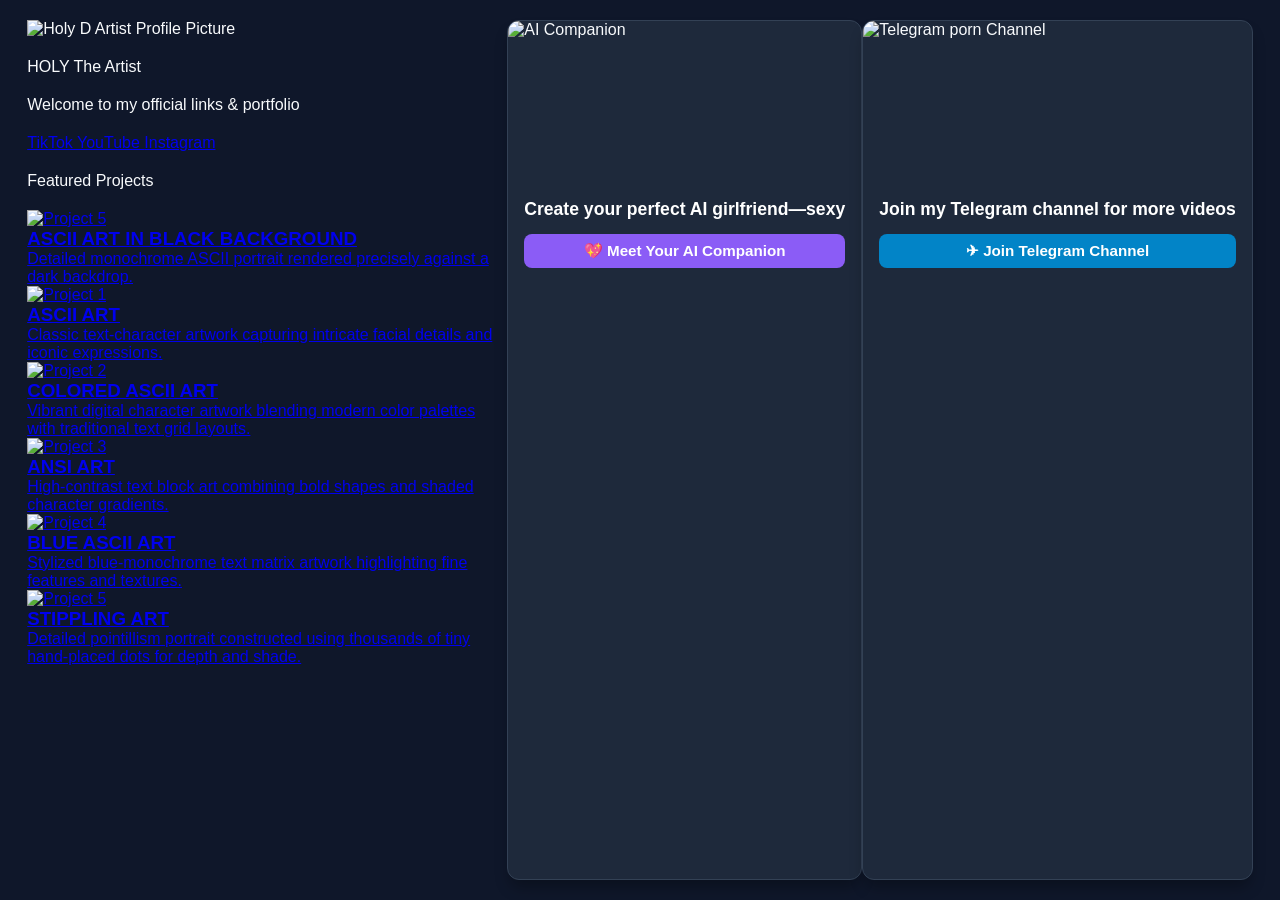
==== index.html @ 2dd36417 "Revamp artist portfolio layout and content Updated the title and removed ads from the HTML. Added pr" ====
<!DOCTYPE html>
<html lang="en">
<head>
    <meta charset="UTF-8">
    <meta name="viewport" content="width=device-width, initial-scale=1.0">
    <title>HOLY The Artist Portfolio</title>
    <link rel="stylesheet" href="style.css">
</head>
<body>

<div class="container">
    <!-- Profile Header -->
    <img src="https://lh3.googleusercontent.com/sitesv/[base64]w1280" alt="Holy D Artist Profile Picture" class="profile-pic">
    <div class="username">HOLY The Artist</div>
    <div class="bio">Welcome to my official links & portfolio</div>

    <!-- Social Links -->
    <div class="links-container">
        <a href="https://www.tiktok.com/@holy_d_artist?_r=1&_t=ZN-98iKbvkJVTi" target="_blank" class="link-btn">
            TikTok
        </a>
        <a href="https://www.youtube.com/@holy_d_artist" target="_blank" class="link-btn">
            YouTube
        </a>
        <a href="https://www.instagram.com/holy_the_artist?igsh=ZG1idjFqbTBrM3A4" target="_blank" class="link-btn">
            Instagram
        </a>
    </div>

    <!-- Projects Section -->
    <div class="section-title">Featured Projects</div>
    
    <div class="projects-grid">
          <!-- Project 5 -->
        <a href="#" class="project-card">
            <img src="https://encrypted-tbn0.gstatic.com/images?q=tbn:ANd9GcQaZi_9_mCMwW0zFp9sxMePOXdD7IO_m7Fx3g74TFGaQx-jTCraMoy79E9l&s=10" alt="Project 5" class="project-img">
            <h3 class="project-title">ASCII ART IN BLACK BACKGROUND</h3>
            <p class="project-desc">Detailed monochrome ASCII portrait rendered precisely against a dark backdrop.</p>
        </a>
        
        
        <!-- Project 1 -->
        <a href="#" class="project-card">
            <img src="https://encrypted-tbn0.gstatic.com/images?q=tbn:ANd9GcSlrgm6SPqKRd_rtZsU8V-9vBOJy2QEPPP8yIS0J1IDBvyqH2PVmD7gU6A&s=10" alt="Project 1" class="project-img">
            <h3 class="project-title">ASCII ART</h3>
            <p class="project-desc">Classic text-character artwork capturing intricate facial details and iconic expressions.</p>
        </a>

        <!-- Project 2 -->
        <a href="#" class="project-card">
            <img src="https://encrypted-tbn0.gstatic.com/images?q=tbn:ANd9GcT79hvZalt-OOgx4eSDPJHsHprRtV2S1gcju-ELsa8JKACLCitl9-j9hiyF&s=10" alt="Project 2" class="project-img">
            <h3 class="project-title">COLORED ASCII ART</h3>
            <p class="project-desc">Vibrant digital character artwork blending modern color palettes with traditional text grid layouts.</p>
        </a>

        <!-- Project 3 -->
        <a href="#" class="project-card">
            <img src="https://encrypted-tbn0.gstatic.com/images?q=tbn:ANd9GcRaUjvmsKLBede7kzwWHfLqYusYOv5G4w0qM6iwwdjMw5nt_UXzMYTWBU13&s=10" alt="Project 3" class="project-img">
            <h3 class="project-title">ANSI ART</h3>
            <p class="project-desc">High-contrast text block art combining bold shapes and shaded character gradients.</p>
        </a>

        <!-- Project 4 -->
        <a href="#" class="project-card">
            <img src="https://encrypted-tbn0.gstatic.com/images?q=tbn:ANd9GcQ-CQMKiFOJ8TVNWbMRc_GtqWK3v93wqkXCYtZsNxPWlJ-Zia5FKO-MUwX0&s=10" alt="Project 4" class="project-img">
            <h3 class="project-title">BLUE ASCII ART</h3>
            <p class="project-desc">Stylized blue-monochrome text matrix artwork highlighting fine features and textures.</p>
        </a>

        <!-- Project 5 -->
        <a href="#" class="project-card">
            <img src="https://encrypted-tbn0.gstatic.com/images?q=tbn:ANd9GcRzM43tVBDGfTJb1_VrklmRWdPYInZRxFwNtTbwyIi-IA5zdVIJTPtz0zI&s=10" alt="Project 5" class="project-img">
            <h3 class="project-title">STIPPLING ART</h3>
            <p class="project-desc">Detailed pointillism portrait constructed using thousands of tiny hand-placed dots for depth and shade.</p>
        </a>
    </div>
</div>

</body>
</html>

    <!-- Card 2: AI Partner Affiliate Link -->
    <div class="card">
        <img src="https://www.to10.gr/wp-content/uploads/2023/10/Porno-620x350.jpg" alt="AI Companion" class="card-img">
        <div class="card-content">
            <h2 class="card-title">Create your perfect AI girlfriend—sexy</h2>
            <a href="https://www.whatslove.ai/?aff=mubarak" target="_blank" rel="noopener noreferrer" class="btn btn-purple">💖 Meet Your AI Companion</a>
        </div>
    </div>

    <!-- Card 3: Telegram Link -->
    <div class="card">
        <img src="https://imggen.eporner.com/14366760/1920/1080/5.jpg" alt="Telegram porn Channel" class="card-img telegram-img">
        <div class="card-content">
            <h2 class="card-title">Join my Telegram channel for more videos</h2>
            <a href="https://t.me/pornnexo" target="_blank" rel="noopener noreferrer" class="btn btn-blue">✈ Join Telegram Channel</a>
        </div>
    </div>




    <!-- banner -->
    <script>
  atOptions = {
    'key' : '602ea20703112fa0a274d476172f3770',
    'format' : 'iframe',
    'height' : 50,
    'width' : 320,
    'params' : {}
  };
</script>
<script src="https://www.highperformanceformat.com/602ea20703112fa0a274d476172f3770/invoke.js"></script>

    <!-- native banner --> 
    <script async="async" data-cfasync="false" src="https://pl25824147.effectivecpmnetwork.com/576a255ec1ac0945479e4395bb9fa1db/invoke.js"></script>
<div id="container-576a255ec1ac0945479e4395bb9fa1db"></div>
</div>

</body>
</html>
---- style.css ----
* {
    box-sizing: border-box;
    margin: 0;
    padding: 0;
    font-family: -apple-system, BlinkMacSystemFont, "Segoe UI", Roboto, Helvetica, Arial, sans-serif;
}

body {
    background-color: #0f172a;
    color: #f8fafc;
    display: flex;
    justify-content: center;
    padding: 20px 15px;
    min-height: 100vh;
}

.header-img{
  width: 150px;
  margin-right: auto;
  margin-left: auto;
}

.container {
    width: 100%;
    max-width: 480px;
    display: flex;
    flex-direction: column;
    gap: 20px;
}

.card {
    background-color: #1e293b;
    border-radius: 12px;
    overflow: hidden;
    box-shadow: 0 10px 15px -3px rgba(0, 0, 0, 0.3);
    border: 1px solid #334155;
    transition: transform 0.2s ease;
    
}

.card:hover {
    transform: translateY(-2px);
}

.card-img {
    width: 100%;
    height: 180px;
    object-fit: cover;
    display: block;
    height: 160px;
}


.card-content {
    padding: 16px;
    display: flex;
    flex-direction: column;
    gap: 12px;
}

.card-title {
    font-size: 1.1rem;
    font-weight: 600;
    color: #ffffff;
    line-height: 1.4;
}

.card-subtitle {
    font-size: 0.9rem;
    color: #94a3b8;
}

.btn {
    display: block;
    width: 100%;
    padding: 8px 0;
    text-align: center;
    text-decoration: none;
    font-weight: 600;
    font-size: 0.95rem;
    border-radius: 8px;
    color: #ffffff;
    transition: background 0.2s;
}

.btn-red {
    background-color: #e11d48;
}
.btn-red:hover {
    background-color: #be123c;
}

.btn-purple {
    background-color: #8b5cf6;
}
.btn-purple:hover {
    background-color: #7c3aed;
}

.btn-blue {
    background-color: #0284c7;
}
.btn-blue:hover {
    background-color: #0369a1;
}
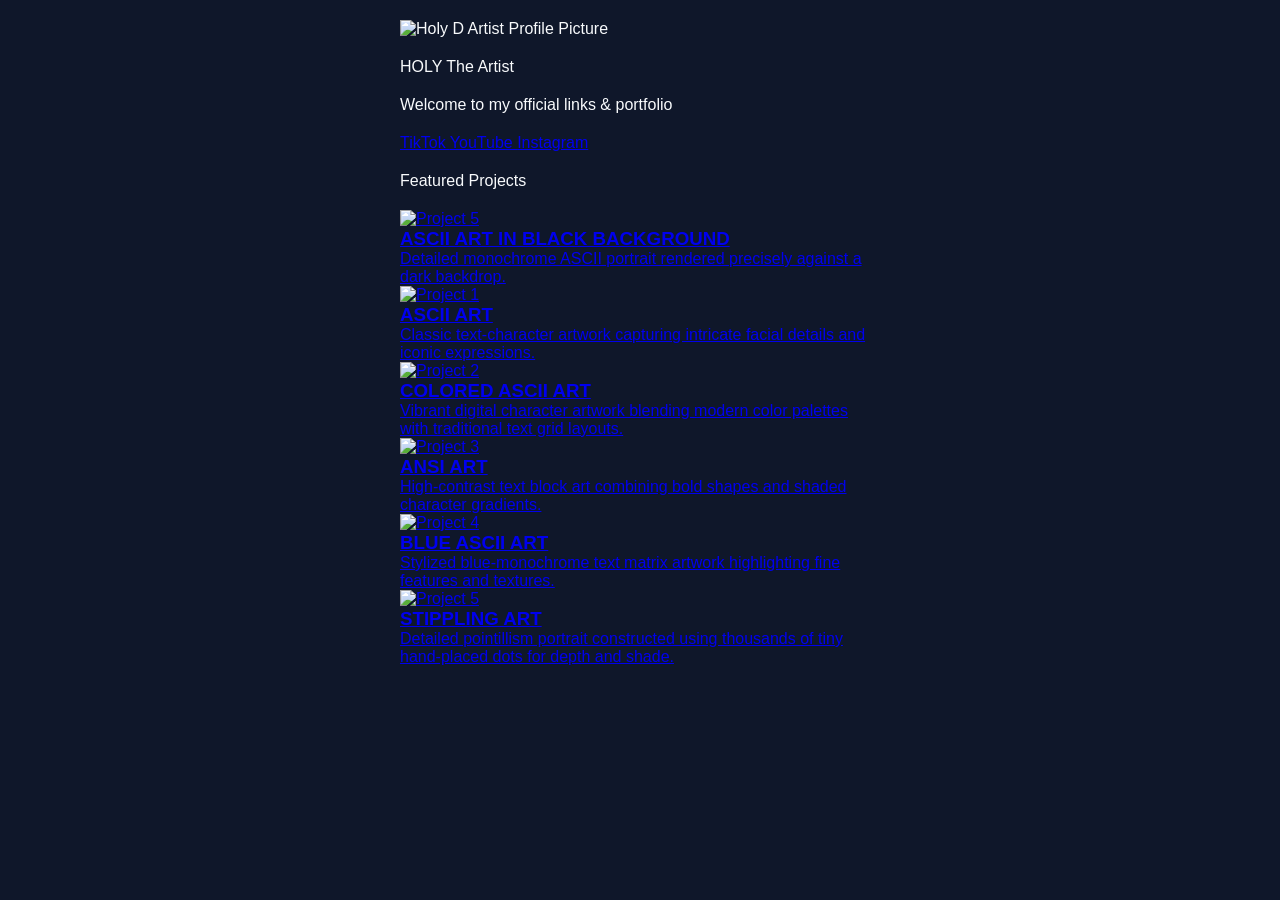
==== commit 004019c2: "Remove AI partner affiliate links and banners Removed affiliate links and banner scripts from the HT" ====
--- a/index.html
+++ b/index.html
@@ -78,45 +78,3 @@
 
 </body>
 </html>
-
-    <!-- Card 2: AI Partner Affiliate Link -->
-    <div class="card">
-        <img src="https://www.to10.gr/wp-content/uploads/2023/10/Porno-620x350.jpg" alt="AI Companion" class="card-img">
-        <div class="card-content">
-            <h2 class="card-title">Create your perfect AI girlfriend—sexy</h2>
-            <a href="https://www.whatslove.ai/?aff=mubarak" target="_blank" rel="noopener noreferrer" class="btn btn-purple">💖 Meet Your AI Companion</a>
-        </div>
-    </div>
-
-    <!-- Card 3: Telegram Link -->
-    <div class="card">
-        <img src="https://imggen.eporner.com/14366760/1920/1080/5.jpg" alt="Telegram porn Channel" class="card-img telegram-img">
-        <div class="card-content">
-            <h2 class="card-title">Join my Telegram channel for more videos</h2>
-            <a href="https://t.me/pornnexo" target="_blank" rel="noopener noreferrer" class="btn btn-blue">✈ Join Telegram Channel</a>
-        </div>
-    </div>
-
-
-
-
-    <!-- banner -->
-    <script>
-  atOptions = {
-    'key' : '602ea20703112fa0a274d476172f3770',
-    'format' : 'iframe',
-    'height' : 50,
-    'width' : 320,
-    'params' : {}
-  };
-</script>
-<script src="https://www.highperformanceformat.com/602ea20703112fa0a274d476172f3770/invoke.js"></script>
-
-    <!-- native banner --> 
-    <script async="async" data-cfasync="false" src="https://pl25824147.effectivecpmnetwork.com/576a255ec1ac0945479e4395bb9fa1db/invoke.js"></script>
-<div id="container-576a255ec1ac0945479e4395bb9fa1db"></div>
-</div>
-
-</body>
-</html>
- 
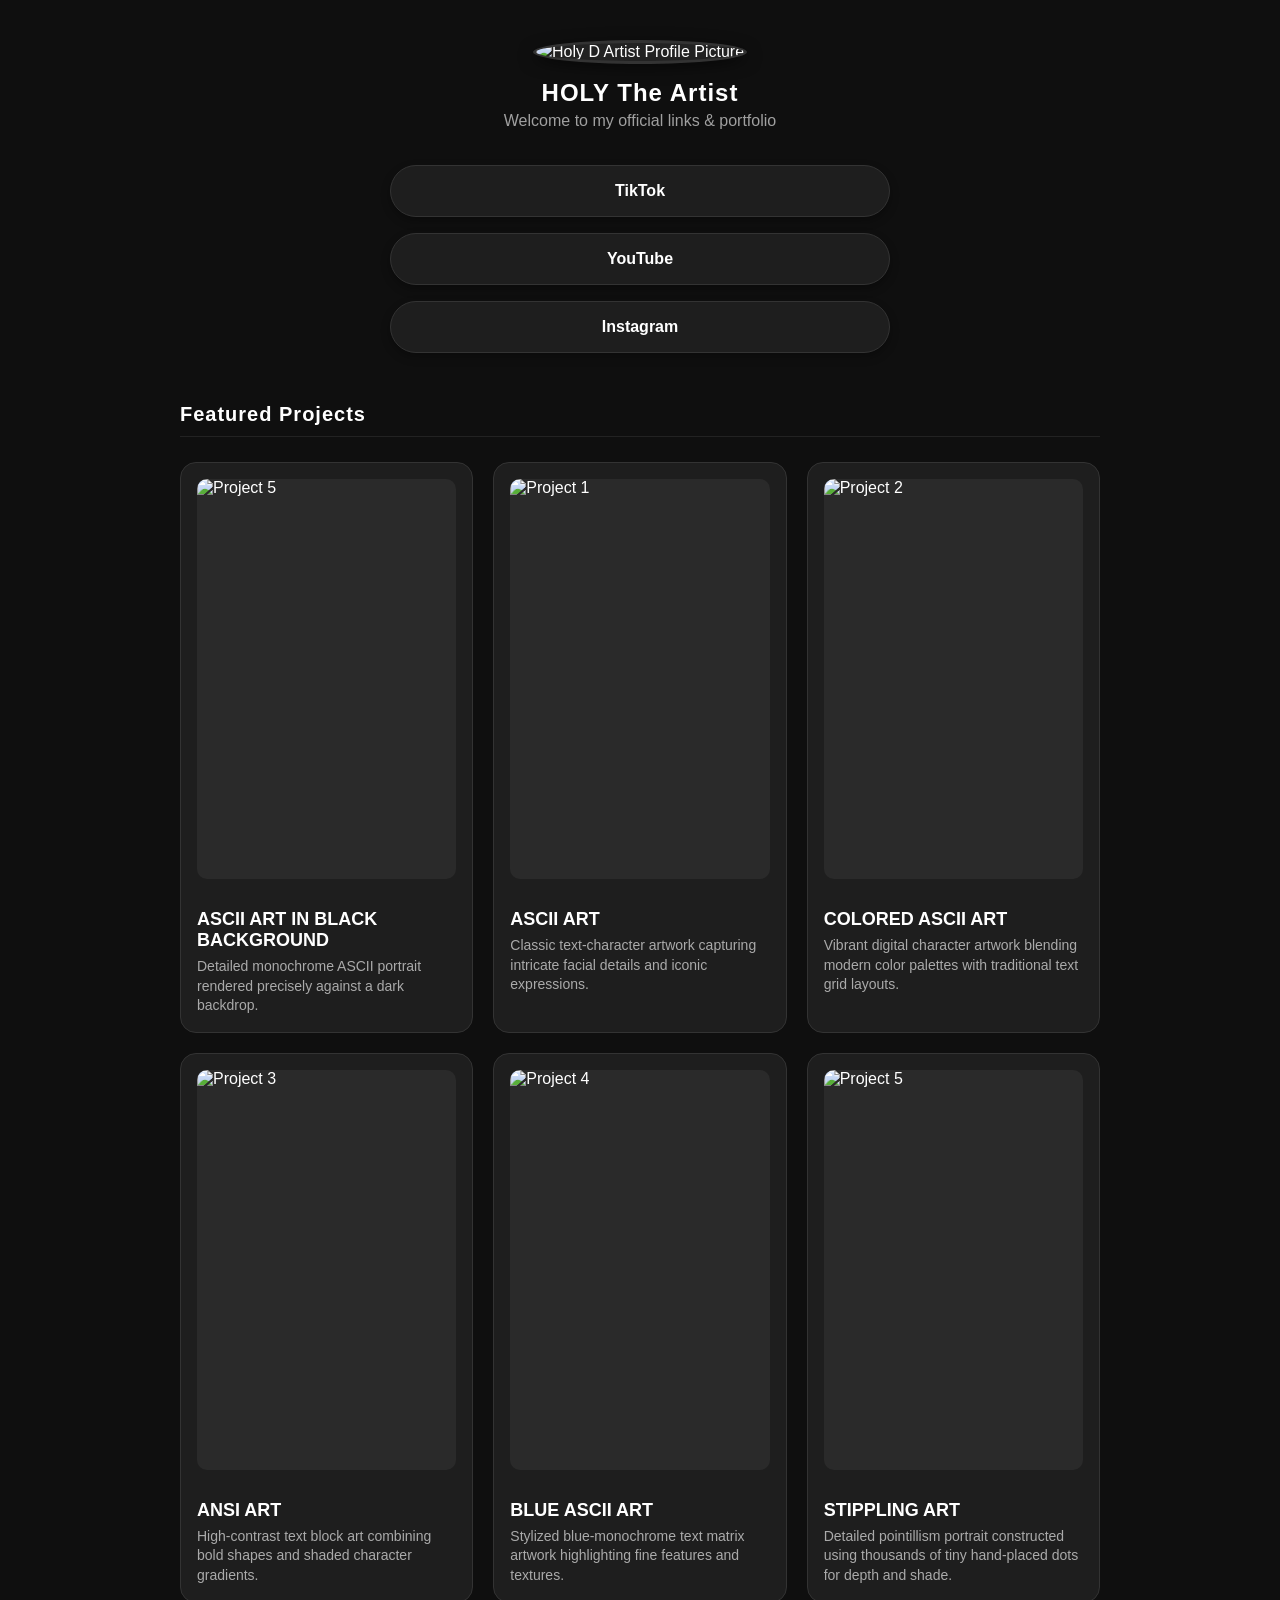
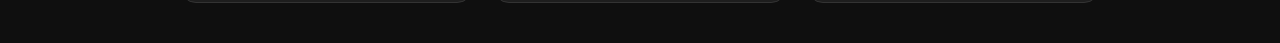
==== commit 5e54f45a: "Update profile picture URL in index.html" ====
--- a/index.html
+++ b/index.html
@@ -10,7 +10,7 @@
 
 <div class="container">
     <!-- Profile Header -->
-    <img src="https://lh3.googleusercontent.com/sitesv/[base64]w1280" alt="Holy D Artist Profile Picture" class="profile-pic">
+    <img src="https://encrypted-tbn0.gstatic.com/images?q=tbn:ANd9GcRJNr8KMKLANOYGn5VSH8qV27nT09zHT8H0cjJj99JuY07dAp14iks04XPB&s=10" alt="Holy D Artist Profile Picture" class="profile-pic">
     <div class="username">HOLY The Artist</div>
     <div class="bio">Welcome to my official links & portfolio</div>
 
--- a/style.css
+++ b/style.css
@@ -1,105 +1,157 @@
-* {
-    box-sizing: border-box;
+/* Base page styling */
+body {
     margin: 0;
     padding: 0;
-    font-family: -apple-system, BlinkMacSystemFont, "Segoe UI", Roboto, Helvetica, Arial, sans-serif;
-}
-
-body {
-    background-color: #0f172a;
-    color: #f8fafc;
+    font-family: 'Segoe UI', Tahoma, Geneva, Verdana, sans-serif;
+    background-color: #0f0f0f; /* Deep black background */
+    color: #fff;
     display: flex;
-    justify-content: center;
-    padding: 20px 15px;
+    flex-direction: column;
+    align-items: center;
     min-height: 100vh;
-}
-
-.header-img{
-  width: 150px;
-  margin-right: auto;
-  margin-left: auto;
 }
 
 .container {
     width: 100%;
-    max-width: 480px;
+    max-width: 960px; /* Expanded width to comfortably fit 3 columns on laptop */
+    padding: 40px 20px;
+    box-sizing: border-box;
+    text-align: center;
+}
+
+/* Profile picture styling */
+.profile-pic {
+    width: 120px;
+    height: 120px;
+    border-radius: 50%;
+    background-color: #222;
+    margin-bottom: 15px;
+    border: 3px solid #333;
+    box-shadow: 0 4px 15px rgba(0, 0, 0, 0.5);
+    object-fit: cover;
+}
+
+/* Text styling */
+.username {
+    font-size: 24px;
+    font-weight: bold;
+    color: #ffffff;
+    margin-bottom: 5px;
+    letter-spacing: 1px;
+}
+
+.bio {
+    font-size: 16px;
+    color: #a0a0a0;
+    margin-bottom: 35px;
+}
+
+/* Links Section (Kept neat in center) */
+.links-container {
     display: flex;
     flex-direction: column;
+    gap: 16px;
+    max-width: 500px;
+    margin: 0 auto 50px auto;
+}
+
+.link-btn {
+    display: block;
+    padding: 16px 20px;
+    background-color: #1e1e1e;
+    color: #ffffff;
+    text-decoration: none;
+    border-radius: 30px;
+    font-size: 16px;
+    font-weight: 600;
+    border: 1px solid #333;
+    transition: all 0.3s ease;
+    box-shadow: 0 4px 10px rgba(0, 0, 0, 0.3);
+}
+
+.link-btn:hover {
+    background-color: #333333;
+    border-color: #555555;
+    transform: translateY(-3px);
+    box-shadow: 0 6px 15px rgba(0, 0, 0, 0.5);
+}
+
+/* Section Title */
+.section-title {
+    font-size: 20px;
+    font-weight: bold;
+    color: #ffffff;
+    margin-bottom: 25px;
+    letter-spacing: 1px;
+    text-align: left;
+    border-bottom: 1px solid #222;
+    padding-bottom: 10px;
+}
+
+/* ===================================================
+   RESPONSIVE PROJECTS GRID
+   =================================================== */
+
+/* Default / Mobile: 1 per column */
+.projects-grid {
+    display: grid;
+    grid-template-columns: 1fr;
     gap: 20px;
 }
 
-.card {
-    background-color: #1e293b;
-    border-radius: 12px;
-    overflow: hidden;
-    box-shadow: 0 10px 15px -3px rgba(0, 0, 0, 0.3);
-    border: 1px solid #334155;
-    transition: transform 0.2s ease;
-    
+/* Tablet: 2 per column */
+@media (min-width: 600px) {
+    .projects-grid {
+        grid-template-columns: repeat(2, 1fr);
+    }
 }
 
-.card:hover {
-    transform: translateY(-2px);
+/* Laptop and above: 3 per column */
+@media (min-width: 900px) {
+    .projects-grid {
+        grid-template-columns: repeat(3, 1fr);
+    }
 }
 
-.card-img {
-    width: 100%;
-    height: 180px;
-    object-fit: cover;
-    display: block;
-    height: 160px;
+/* Project Card Styling */
+.project-card {
+    background-color: #1e1e1e;
+    border: 1px solid #333;
+    border-radius: 16px;
+    padding: 16px;
+    text-align: left;
+    text-decoration: none;
+    color: #fff;
+    transition: all 0.3s ease;
+    display: flex;
+    flex-direction: column;
 }
 
-
-.card-content {
-    padding: 16px;
-    display: flex;
-    flex-direction: column;
-    gap: 12px;
+.project-card:hover {
+    transform: translateY(-5px);
+    border-color: #555;
+    background-color: #252525;
 }
 
-.card-title {
-    font-size: 1.1rem;
-    font-weight: 600;
-    color: #ffffff;
-    line-height: 1.4;
+.project-img {
+    width: 100%;
+    height: 400px;
+    object-fit: cover;
+    border-radius: 10px;
+    margin-bottom: 12px;
+    background-color: #2a2a2a;
 }
 
-.card-subtitle {
-    font-size: 0.9rem;
-    color: #94a3b8;
+.project-title {
+    font-size: 18px;
+    font-weight: bold;
+    margin-bottom: 6px;
+    color: #fff;
 }
 
-.btn {
-    display: block;
-    width: 100%;
-    padding: 8px 0;
-    text-align: center;
-    text-decoration: none;
-    font-weight: 600;
-    font-size: 0.95rem;
-    border-radius: 8px;
-    color: #ffffff;
-    transition: background 0.2s;
+.project-desc {
+    font-size: 14px;
+    color: #aaa;
+    line-height: 1.4;
+    margin: 0;
 }
-
-.btn-red {
-    background-color: #e11d48;
-}
-.btn-red:hover {
-    background-color: #be123c;
-}
-
-.btn-purple {
-    background-color: #8b5cf6;
-}
-.btn-purple:hover {
-    background-color: #7c3aed;
-}
-
-.btn-blue {
-    background-color: #0284c7;
-}
-.btn-blue:hover {
-    background-color: #0369a1;
-}
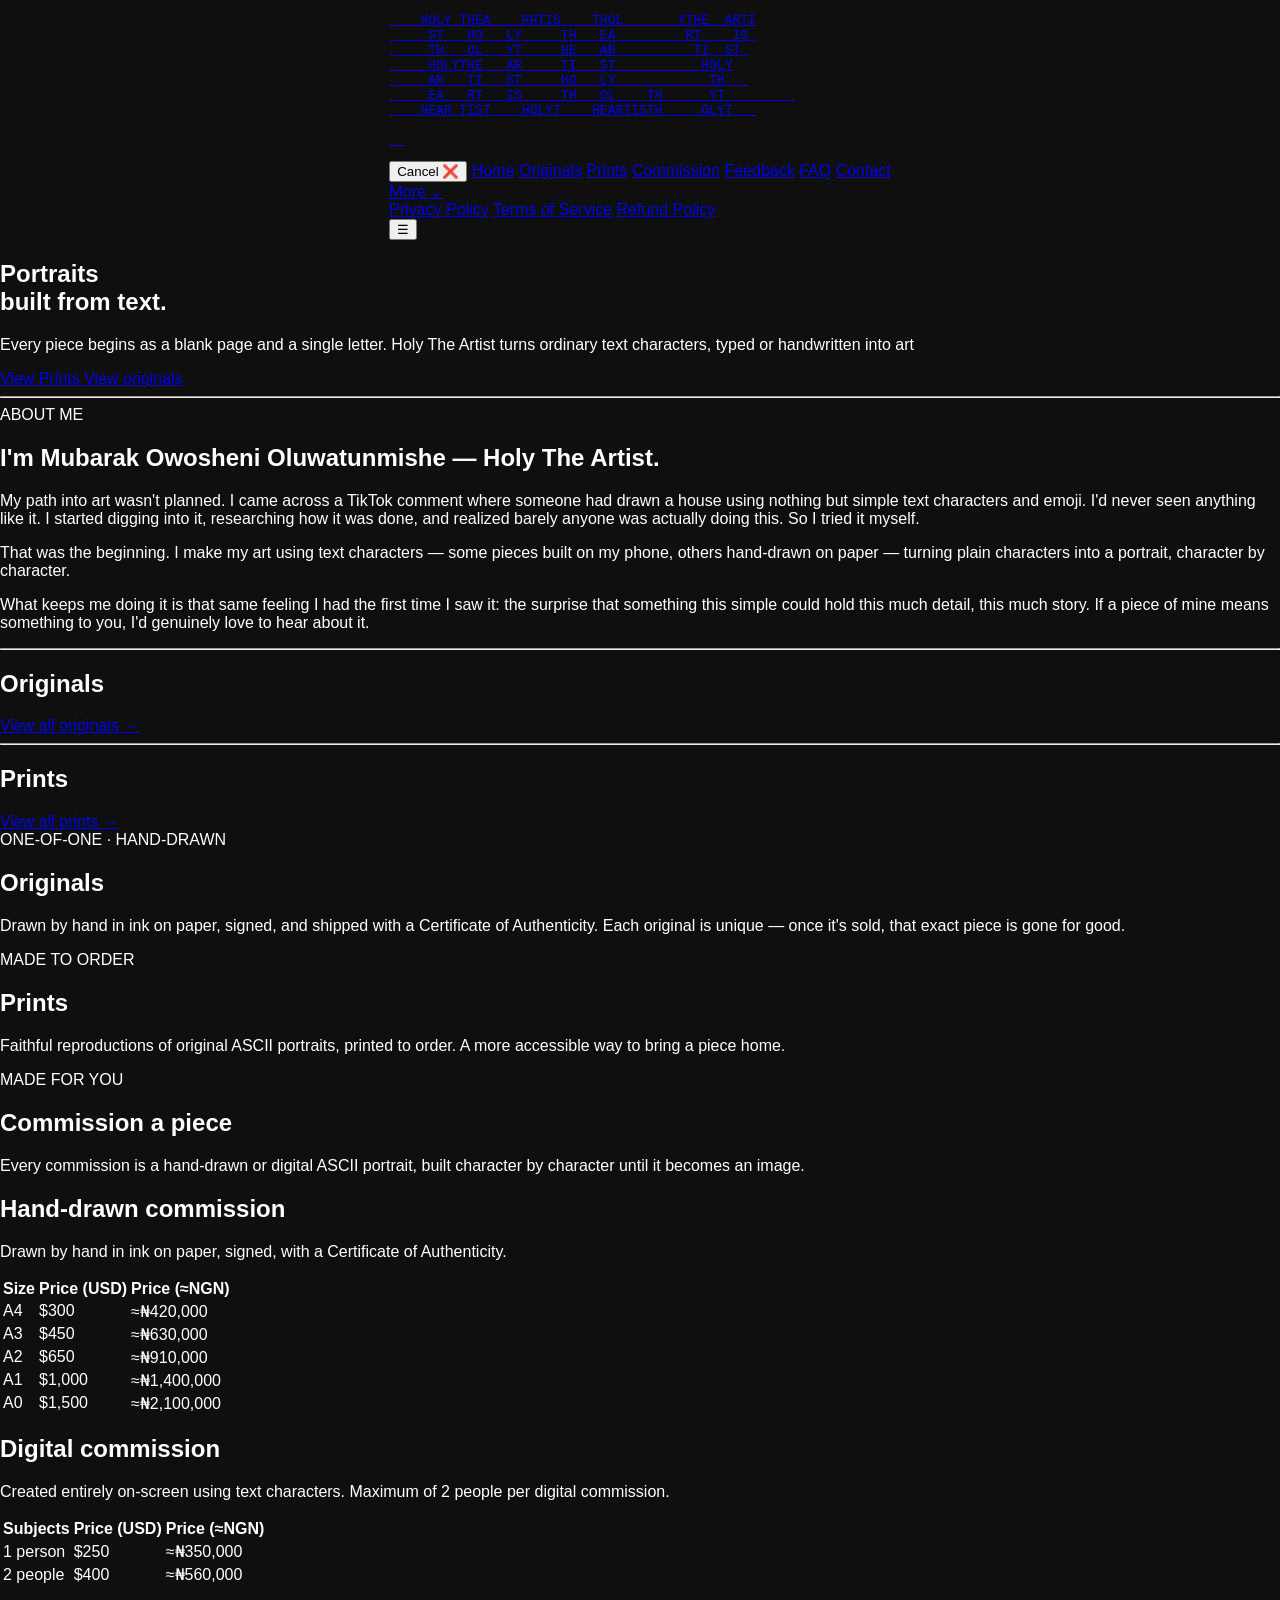
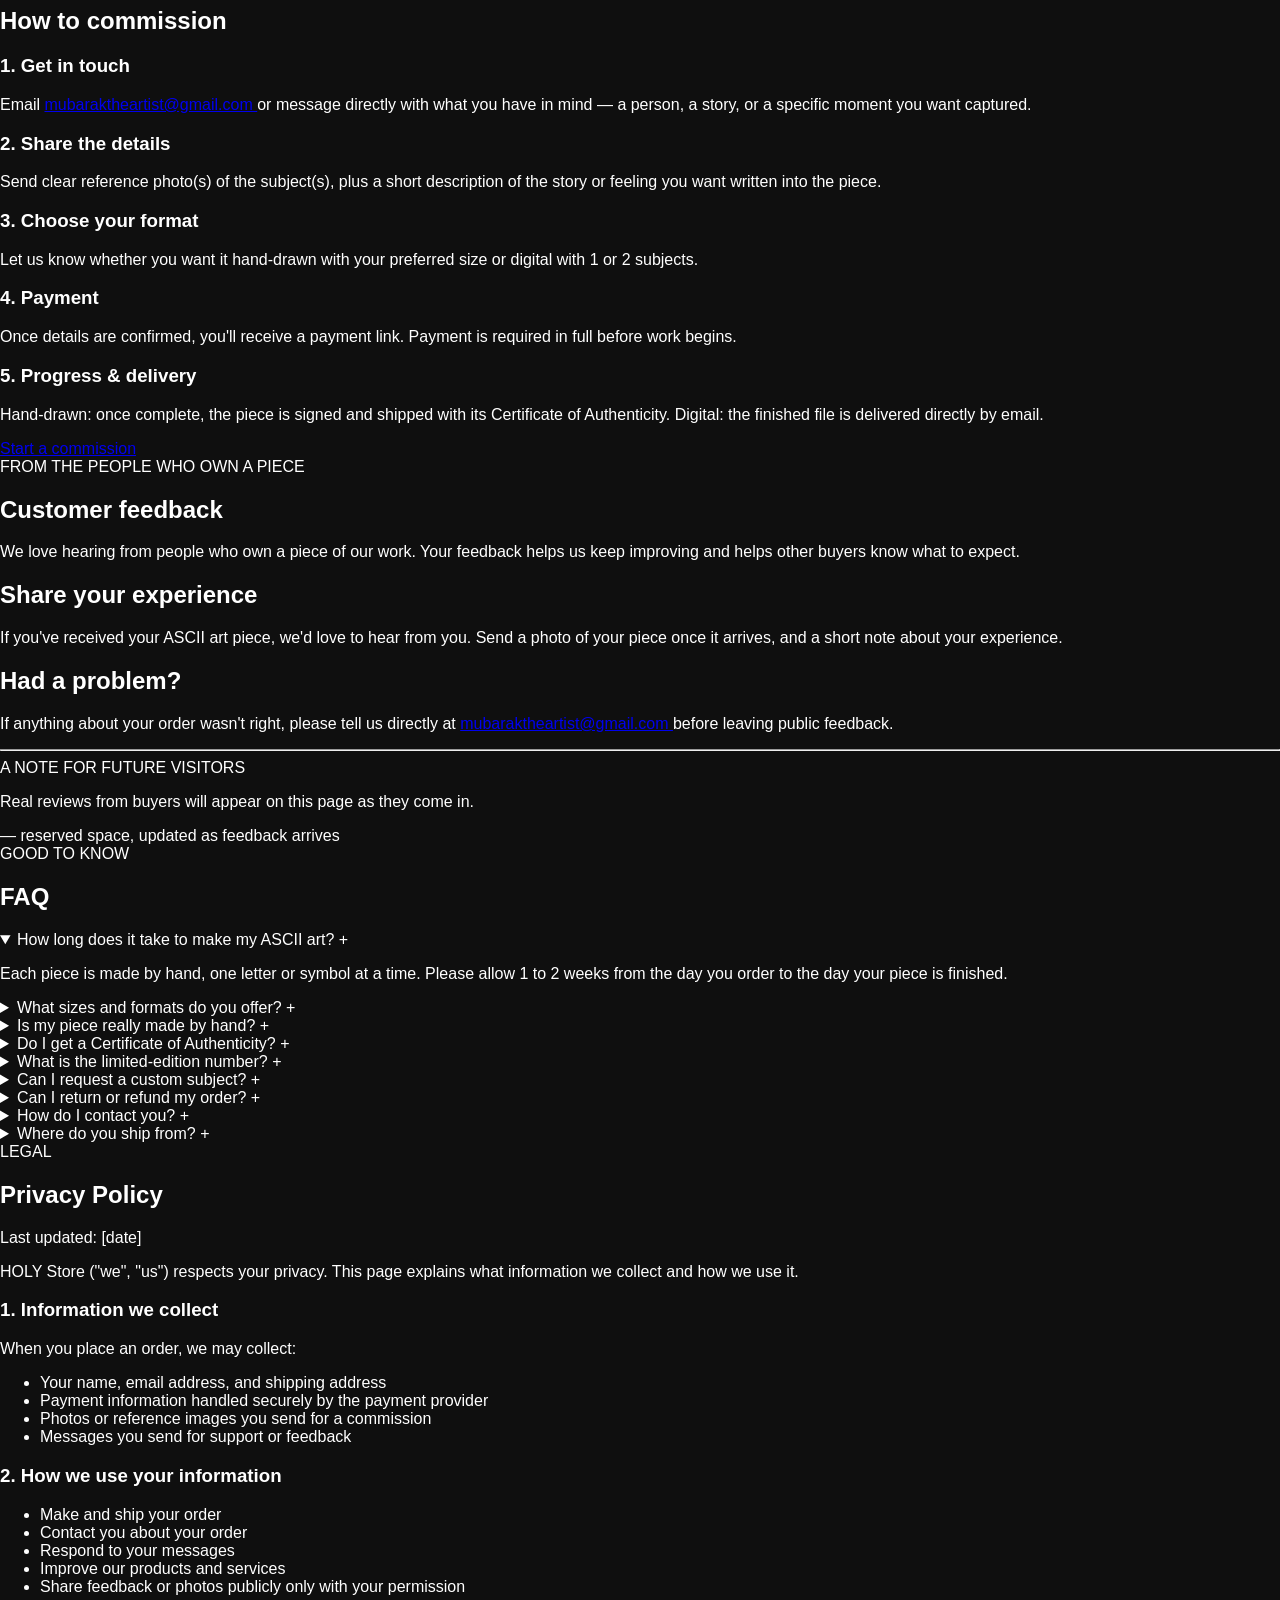
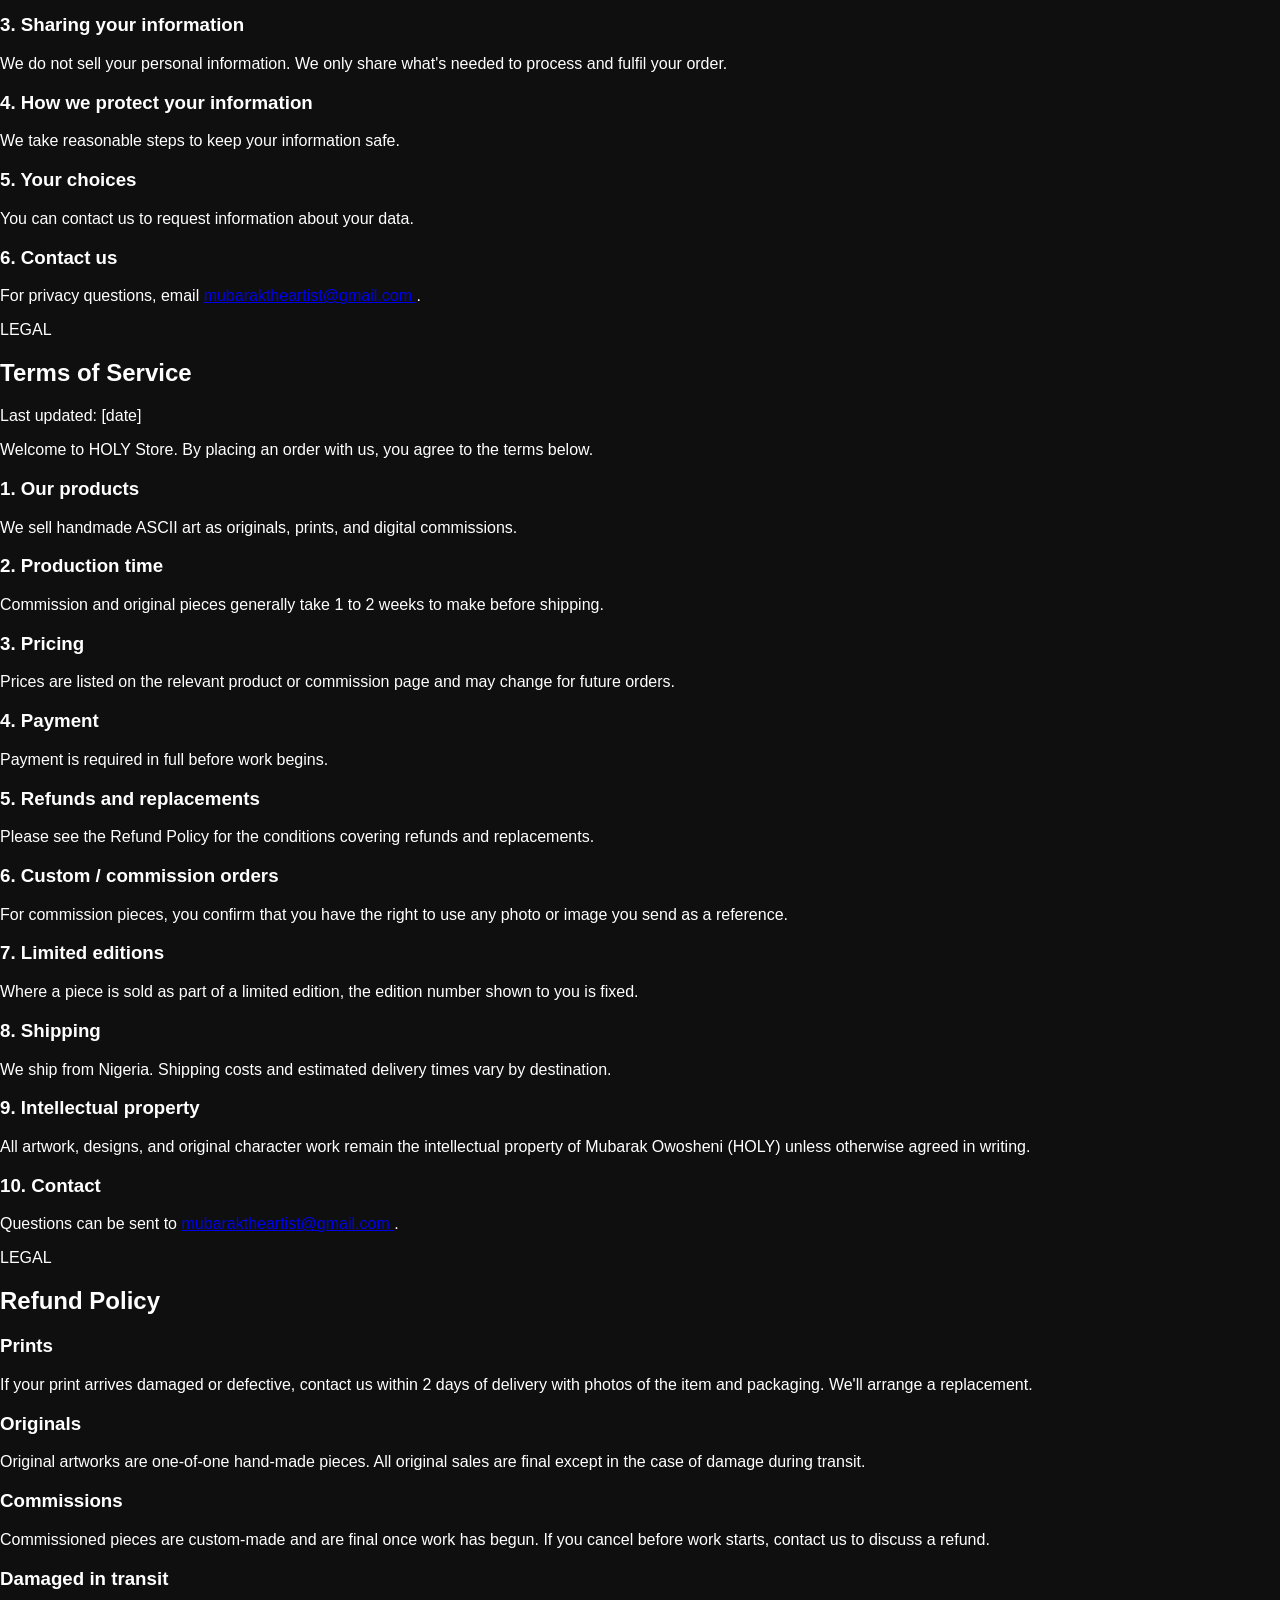
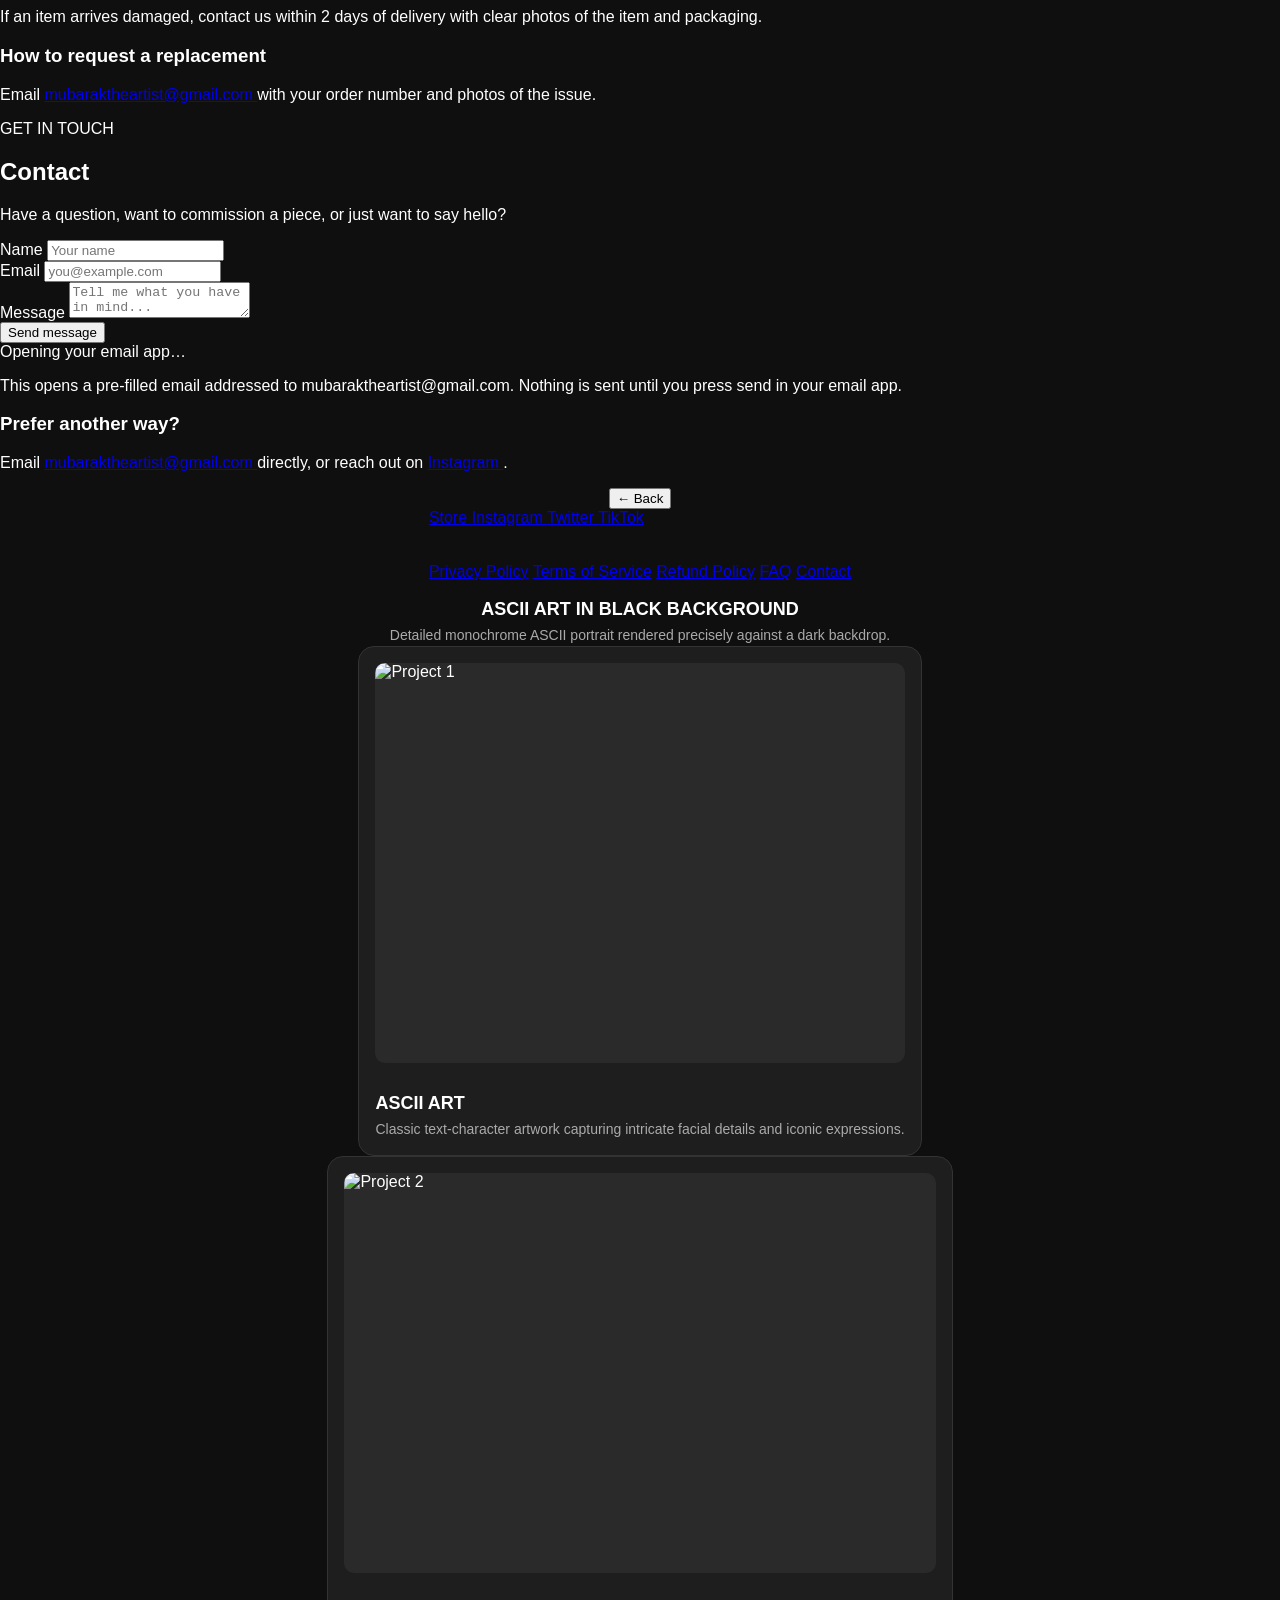
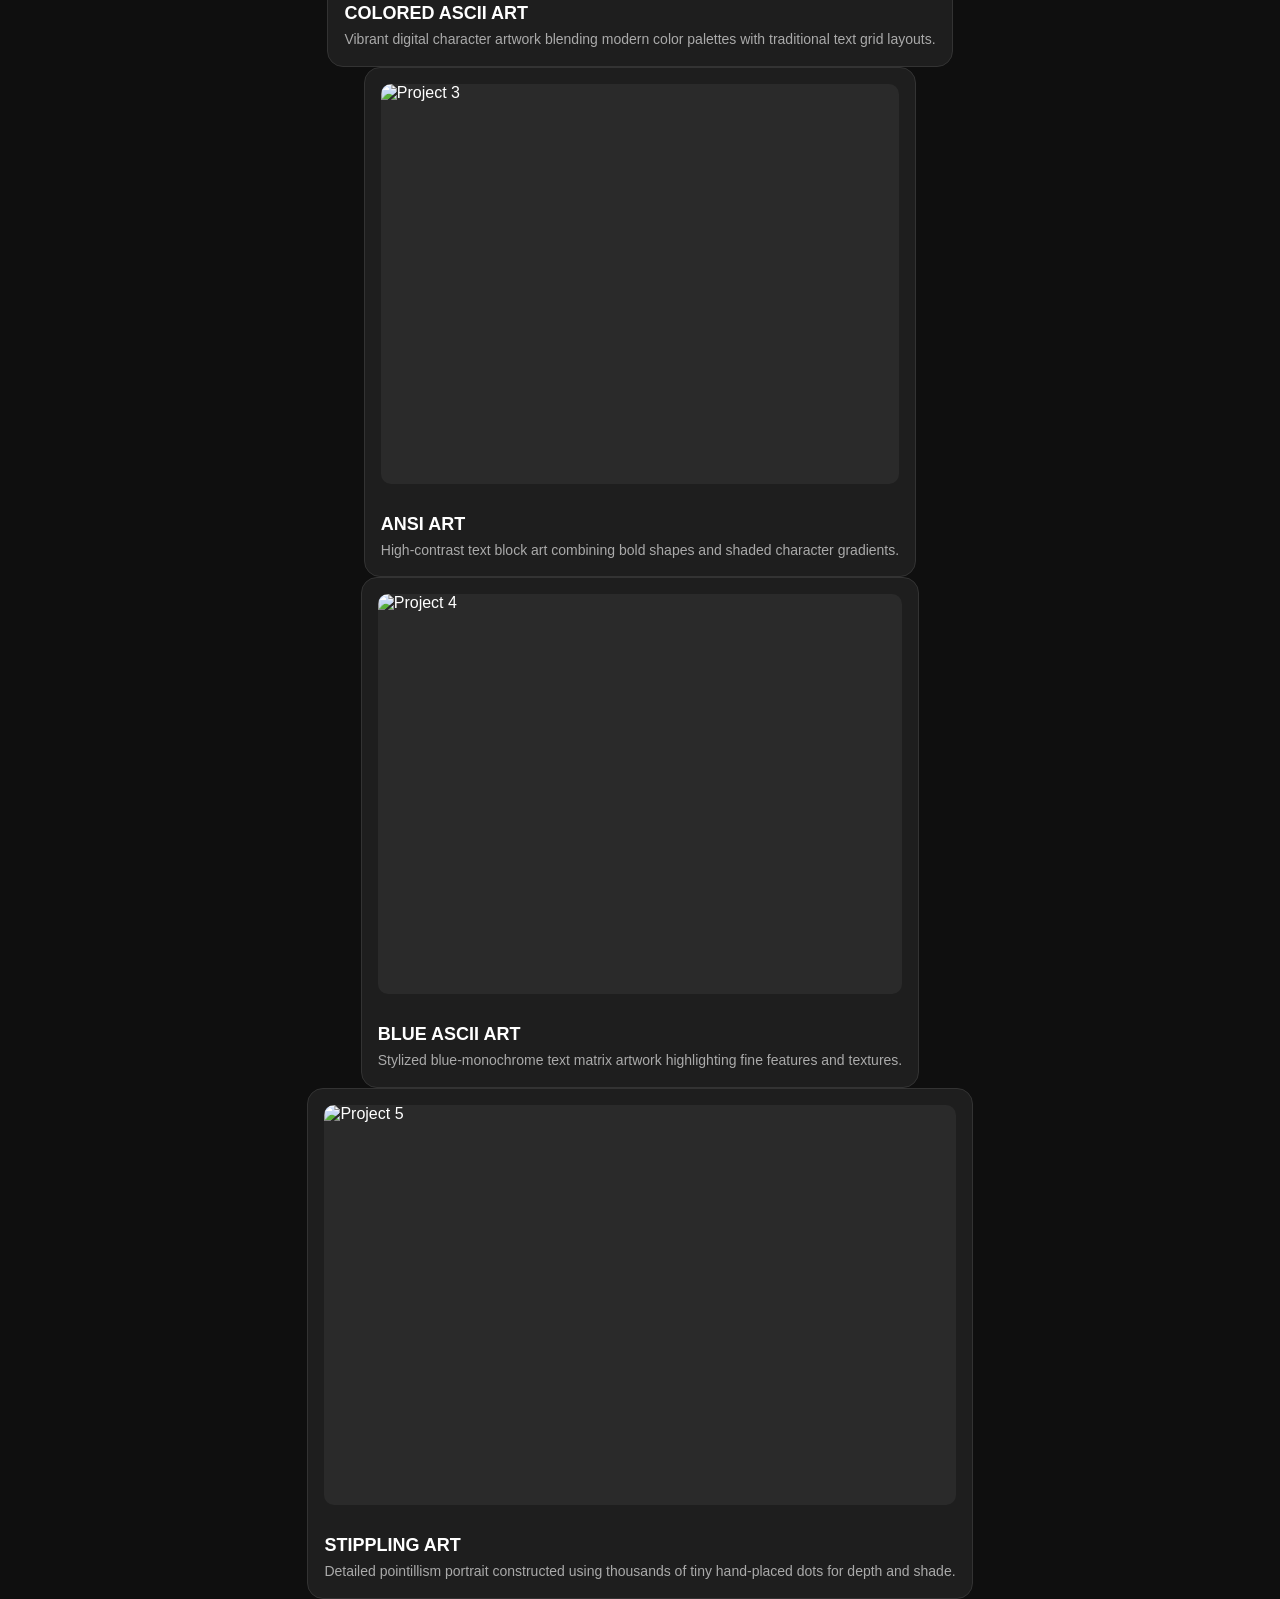
==== commit 76b24ab3: "Revise index.html for HOLY Store portfolio Updated the HTML structure and content for the HOLY Store" ====
--- a/index.html
+++ b/index.html
@@ -1,40 +1,967 @@
 <!DOCTYPE html>
 <html lang="en">
 <head>
-    <meta charset="UTF-8">
-    <meta name="viewport" content="width=device-width, initial-scale=1.0">
-    <title>HOLY The Artist Portfolio</title>
-    <link rel="stylesheet" href="style.css">
+  <meta charset="UTF-8">
+  <meta name="viewport" content="width=device-width, initial-scale=1, viewport-fit=cover">
+
+  <title>HOLY Store — ASCII Art by Holy The Artist</title>
+
+  <link rel="preconnect" href="https://fonts.googleapis.com">
+  <link rel="preconnect" href="https://fonts.gstatic.com" crossorigin>
+  <link href="https://fonts.googleapis.com/css2?family=Courier+Prime:ital,wght@0,400;0,700;1,400&family=IBM+Plex+Mono:wght@400;500&display=swap" rel="stylesheet">
+
+  <link rel="stylesheet" href="style.css">
 </head>
+
 <body>
 
-<div class="container">
-    <!-- Profile Header -->
-    <img src="https://encrypted-tbn0.gstatic.com/images?q=tbn:ANd9GcRJNr8KMKLANOYGn5VSH8qV27nT09zHT8H0cjJj99JuY07dAp14iks04XPB&s=10" alt="Holy D Artist Profile Picture" class="profile-pic">
-    <div class="username">HOLY The Artist</div>
-    <div class="bio">Welcome to my official links & portfolio</div>
-
-    <!-- Social Links -->
-    <div class="links-container">
-        <a href="https://www.tiktok.com/@holy_d_artist?_r=1&_t=ZN-98iKbvkJVTi" target="_blank" class="link-btn">
-            TikTok
-        </a>
-        <a href="https://www.youtube.com/@holy_d_artist" target="_blank" class="link-btn">
-            YouTube
-        </a>
-        <a href="https://www.instagram.com/holy_the_artist?igsh=ZG1idjFqbTBrM3A4" target="_blank" class="link-btn">
-            Instagram
-        </a>
-    </div>
-
-    <!-- Projects Section -->
-    <div class="section-title">Featured Projects</div>
+<header>
+  <div class="headbar">
+
+    <a class="wordmark" data-nav="home" href="#home">
+
+  <div class="holy-text">
+  <pre class="holy-ascii">
+    HOLY THEA    RRTIS    THOL       YTHE  ARTI
+     ST   HO   LY     TH   EA         RT    IS 
+     TH   OL   YT     HE   AR          TI  ST 
+     HOLYTHE   AR     TI   ST           HOLY
+     AR   TI   ST     HO   LY            TH   
+     EA   RT   IS     TH   OL    TH      YT         
+    HEAR TIST    HOLYT    HEARTISTH     OLYT   
+
+  </pre>
+      </div> 
+    </a>
+
+    <nav class="primary" id="primaryNav">
+
+      <button class="nav-close" id="navClose" type="button" aria-label="Close menu">
+        Cancel ❌
+      </button>
+
+      <a data-nav="home" href="#home">Home</a>
+      <a data-nav="originals" href="#originals">Originals</a>
+      <a data-nav="prints" href="#prints">Prints</a>
+      <a data-nav="commission" href="#commission">Commission</a>
+      <a data-nav="feedback" href="#feedback">Feedback</a>
+      <a data-nav="faq" href="#faq">FAQ</a>
+      <a data-nav="contact" href="#contact">Contact</a>
+
+      <div class="more-wrap">
+        <a id="moreToggle" href="#" aria-expanded="false">
+          More ⌄
+        </a>
+
+        <div class="more-panel" id="morePanel">
+          <a data-nav="privacy" href="#privacy">Privacy Policy</a>
+          <a data-nav="terms" href="#terms">Terms of Service</a>
+          <a data-nav="refunds" href="#refunds">Refund Policy</a>
+        </div>
+      </div>
+
+    </nav>
+
+    <button
+      class="menu-btn"
+      id="menuBtn"
+      type="button"
+      aria-label="Open menu"
+      aria-expanded="false"
+    >
+      ☰
+    </button>
+
+  </div>
+</header>
+
+<!-- Mobile menu backdrop -->
+<div class="nav-backdrop" id="navBackdrop"></div>
+
+<main>
+
+  <!-- HOME -->
+  <section class="page active" id="page-home" data-page="home">
+
+    <div class="hero">
+
+      <div>
+       
+        <h1>
+          Portraits<br>
+          built from text.
+        </h1>
+
+        <p class="lede">
+          Every piece begins as a blank page and a single letter.
+          Holy The Artist turns ordinary text characters, typed or
+          handwritten into art
+        </p>
+
+        <div class="cta-row">
+          <a class="btn solid" href="#prints" data-nav="prints">
+            View Prints
+          </a>
+
+          <a class="btn" href="#originals" data-nav="originals">
+            View originals
+          </a>
+        </div>
+      </div>
+
+
+    </div>
+
+    <hr class="rule">
+
+    <div class="about-block">
+
+      <div class="label">ABOUT ME</div>
+
+      <div>
+        <h2>
+          I'm Mubarak Owosheni Oluwatunmishe —
+          Holy The Artist.
+        </h2>
+
+        <p>
+          My path into art wasn't planned. I came across a TikTok comment
+          where someone had drawn a house using nothing but simple text
+          characters and emoji. I'd never seen anything like it.
+          I started digging into it, researching how it was done,
+          and realized barely anyone was actually doing this.
+          So I tried it myself.
+        </p>
+
+        <p>
+          That was the beginning. I make my art using text characters —
+          some pieces built on my phone, others hand-drawn on paper —
+          turning plain characters into a portrait, character by character.
+        </p>
+
+        <p>
+          What keeps me doing it is that same feeling I had the first
+          time I saw it: the surprise that something this simple could
+          hold this much detail, this much story. If a piece of mine
+          means something to you, I'd genuinely love to hear about it.
+        </p>
+      </div>
+
+    </div>
+
+    <hr class="rule">
+
+    <div class="section-head">
+      <h2>Originals</h2>
+
+      <a class="view-all" href="#originals" data-nav="originals">
+        View all originals →
+      </a>
+    </div>
+
     
-    <div class="projects-grid">
-          <!-- Project 5 -->
-        <a href="#" class="project-card">
-            <img src="https://encrypted-tbn0.gstatic.com/images?q=tbn:ANd9GcQaZi_9_mCMwW0zFp9sxMePOXdD7IO_m7Fx3g74TFGaQx-jTCraMoy79E9l&s=10" alt="Project 5" class="project-img">
-            <h3 class="project-title">ASCII ART IN BLACK BACKGROUND</h3>
+    <div class="grid" id="homeOriginals"></div>
+
+    <hr class="rule">
+
+    <div class="section-head">
+      <h2>Prints</h2>
+
+      <a class="view-all" href="#prints" data-nav="prints">
+        View all prints →
+      </a>
+    </div>
+
+    <div class="grid" id="homePrints"></div>
+
+  </section>
+
+
+  <!-- ORIGINALS -->
+  <section class="page" id="page-originals" data-page="originals">
+
+    <div class="list-view" id="originalsList">
+
+      <div class="eyebrow">ONE-OF-ONE · HAND-DRAWN</div>
+
+      <h1 class="page-title">Originals</h1>
+
+      <p class="lede">
+        Drawn by hand in ink on paper, signed, and shipped with
+        a Certificate of Authenticity. Each original is unique —
+        once it's sold, that exact piece is gone for good.
+      </p>
+
+      <div class="grid" id="originalsGrid"></div>
+
+    </div>
+
+    <div class="detail" id="originalsDetail"></div>
+
+  </section>
+
+
+  <!-- PRINTS -->
+  <section class="page" id="page-prints" data-page="prints">
+
+    <div class="list-view" id="printsList">
+
+      <div class="eyebrow">MADE TO ORDER</div>
+
+      <h1 class="page-title">Prints</h1>
+
+      <p class="lede">
+        Faithful reproductions of original ASCII portraits,
+        printed to order. A more accessible way to bring
+        a piece home.
+      </p>
+
+      <div class="grid" id="printsGrid"></div>
+
+    </div>
+
+    <div class="detail" id="printsDetail"></div>
+
+  </section>
+
+
+  <!-- COMMISSION -->
+  <section class="page" id="page-commission" data-page="commission">
+
+    <div class="eyebrow">MADE FOR YOU</div>
+
+    <h1 class="page-title">Commission a piece</h1>
+
+    <p class="lede">
+      Every commission is a hand-drawn or digital ASCII portrait,
+      built character by character until it becomes an image.
+    </p>
+
+
+    <h2 class="section-space">Hand-drawn commission</h2>
+
+    <p class="dim">
+      Drawn by hand in ink on paper, signed, with a Certificate of Authenticity.
+    </p>
+
+    <div class="tablewrap">
+
+      <table class="price-table">
+
+        <tr>
+          <th>Size</th>
+          <th>Price (USD)</th>
+          <th>Price (≈NGN)</th>
+        </tr>
+
+        <tr>
+          <td>A4</td>
+          <td class="num">$300</td>
+          <td class="num">≈₦420,000</td>
+        </tr>
+
+        <tr>
+          <td>A3</td>
+          <td class="num">$450</td>
+          <td class="num">≈₦630,000</td>
+        </tr>
+
+        <tr>
+          <td>A2</td>
+          <td class="num">$650</td>
+          <td class="num">≈₦910,000</td>
+        </tr>
+
+        <tr>
+          <td>A1</td>
+          <td class="num">$1,000</td>
+          <td class="num">≈₦1,400,000</td>
+        </tr>
+
+        <tr>
+          <td>A0</td>
+          <td class="num">$1,500</td>
+          <td class="num">≈₦2,100,000</td>
+        </tr>
+
+      </table>
+
+    </div>
+
+
+    <h2 class="section-space">Digital commission</h2>
+
+    <p class="dim">
+      Created entirely on-screen using text characters.
+      Maximum of 2 people per digital commission.
+    </p>
+
+    <div class="tablewrap">
+
+      <table class="price-table">
+
+        <tr>
+          <th>Subjects</th>
+          <th>Price (USD)</th>
+          <th>Price (≈NGN)</th>
+        </tr>
+
+        <tr>
+          <td>1 person</td>
+          <td class="num">$250</td>
+          <td class="num">≈₦350,000</td>
+        </tr>
+
+        <tr>
+          <td>2 people</td>
+          <td class="num">$400</td>
+          <td class="num">≈₦560,000</td>
+        </tr>
+
+      </table>
+
+    </div>
+
+
+    <h2 class="section-space-large">How to commission</h2>
+
+    <div class="steps">
+
+      <div>
+        <h3>1. Get in touch</h3>
+
+        <p class="dim">
+          Email
+          <a href="mailto:mubaraktheartist@gmail.com">
+            mubaraktheartist@gmail.com
+          </a>
+          or message directly with what you have in mind —
+          a person, a story, or a specific moment you want captured.
+        </p>
+      </div>
+
+      <div>
+        <h3>2. Share the details</h3>
+
+        <p class="dim">
+          Send clear reference photo(s) of the subject(s), plus
+          a short description of the story or feeling you want
+          written into the piece.
+        </p>
+      </div>
+
+      <div>
+        <h3>3. Choose your format</h3>
+
+        <p class="dim">
+          Let us know whether you want it hand-drawn with your
+          preferred size or digital with 1 or 2 subjects.
+        </p>
+      </div>
+
+      <div>
+        <h3>4. Payment</h3>
+
+        <p class="dim">
+          Once details are confirmed, you'll receive a payment link.
+          Payment is required in full before work begins.
+        </p>
+      </div>
+
+      <div>
+        <h3>5. Progress & delivery</h3>
+
+        <p class="dim">
+          Hand-drawn: once complete, the piece is signed and shipped
+          with its Certificate of Authenticity.
+          Digital: the finished file is delivered directly by email.
+        </p>
+      </div>
+
+    </div>
+
+    <div class="cta-row">
+
+      <a class="btn solid" href="#contact" data-nav="contact">
+        Start a commission
+      </a>
+
+    </div>
+
+  </section>
+
+
+  <!-- FEEDBACK -->
+  <section class="page" id="page-feedback" data-page="feedback">
+
+    <div class="eyebrow">FROM THE PEOPLE WHO OWN A PIECE</div>
+
+    <h1 class="page-title">Customer feedback</h1>
+
+    <p class="lede">
+      We love hearing from people who own a piece of our work.
+      Your feedback helps us keep improving and helps other buyers
+      know what to expect.
+    </p>
+
+
+    <h2 class="section-space">Share your experience</h2>
+
+    <p class="dim max-text">
+      If you've received your ASCII art piece, we'd love to hear
+      from you. Send a photo of your piece once it arrives,
+      and a short note about your experience.
+    </p>
+
+
+    <h2 class="section-space">Had a problem?</h2>
+
+    <p class="dim max-text">
+      If anything about your order wasn't right, please tell us
+      directly at
+      <a href="mailto:mubaraktheartist@gmail.com">
+        mubaraktheartist@gmail.com
+      </a>
+      before leaving public feedback.
+    </p>
+
+
+    <hr class="rule">
+
+    <div class="eyebrow">A NOTE FOR FUTURE VISITORS</div>
+
+    <div class="quote">
+      <p>
+        Real reviews from buyers will appear on this page as they come in.
+      </p>
+
+      <div class="who">
+        — reserved space, updated as feedback arrives
+      </div>
+    </div>
+
+  </section>
+
+
+  <!-- FAQ -->
+  <section class="page" id="page-faq" data-page="faq">
+
+    <div class="eyebrow">GOOD TO KNOW</div>
+
+    <h1 class="page-title">FAQ</h1>
+
+    <div class="faq">
+
+      <details open>
+        <summary>
+          How long does it take to make my ASCII art?
+          <span class="plus">+</span>
+        </summary>
+
+        <p>
+          Each piece is made by hand, one letter or symbol at a time.
+          Please allow 1 to 2 weeks from the day you order to the day
+          your piece is finished.
+        </p>
+      </details>
+
+
+      <details>
+        <summary>
+          What sizes and formats do you offer?
+          <span class="plus">+</span>
+        </summary>
+
+        <p>
+          We offer prints and originals in sizes A4, A3, A2, A1,
+          and A0. Digital commissions are also available.
+        </p>
+      </details>
+
+
+      <details>
+        <summary>
+          Is my piece really made by hand?
+          <span class="plus">+</span>
+        </summary>
+
+        <p>
+          Yes. Original and hand-drawn commission pieces are
+          hand-written in ink on paper.
+        </p>
+      </details>
+
+
+      <details>
+        <summary>
+          Do I get a Certificate of Authenticity?
+          <span class="plus">+</span>
+        </summary>
+
+        <p>
+          Yes. Original and limited-edition pieces come with
+          a signed Certificate of Authenticity.
+        </p>
+      </details>
+
+
+      <details>
+        <summary>
+          What is the limited-edition number?
+          <span class="plus">+</span>
+        </summary>
+
+        <p>
+          Some pieces are part of a limited run. The number shows
+          your piece's place in that run, for example 5/50.
+        </p>
+      </details>
+
+
+      <details>
+        <summary>
+          Can I request a custom subject?
+          <span class="plus">+</span>
+        </summary>
+
+        <p>
+          Yes. Commission pieces can be created from a photo or
+          reference you send.
+        </p>
+      </details>
+
+
+      <details>
+        <summary>
+          Can I return or refund my order?
+          <span class="plus">+</span>
+        </summary>
+
+        <p>
+          Please see our Refund Policy for the full conditions
+          covering originals, prints, and commissions.
+        </p>
+      </details>
+
+
+      <details>
+        <summary>
+          How do I contact you?
+          <span class="plus">+</span>
+        </summary>
+
+        <p>
+          Email us at
+          <a href="mailto:mubaraktheartist@gmail.com">
+            mubaraktheartist@gmail.com
+          </a>.
+        </p>
+      </details>
+
+
+      <details>
+        <summary>
+          Where do you ship from?
+          <span class="plus">+</span>
+        </summary>
+
+        <p>
+          We ship from Nigeria. Shipping time and cost depend
+          on your location.
+        </p>
+      </details>
+
+    </div>
+
+  </section>
+
+
+  <!-- PRIVACY -->
+  <section class="page legal" id="page-privacy">
+
+    <div class="eyebrow">LEGAL</div>
+
+    <h1 class="page-title">Privacy Policy</h1>
+
+    <div class="updated">Last updated: [date]</div>
+
+    <p>
+      HOLY Store ("we", "us") respects your privacy.
+      This page explains what information we collect and how we use it.
+    </p>
+
+    <h3>1. Information we collect</h3>
+
+    <p>When you place an order, we may collect:</p>
+
+    <ul>
+      <li>Your name, email address, and shipping address</li>
+      <li>Payment information handled securely by the payment provider</li>
+      <li>Photos or reference images you send for a commission</li>
+      <li>Messages you send for support or feedback</li>
+    </ul>
+
+
+    <h3>2. How we use your information</h3>
+
+    <ul>
+      <li>Make and ship your order</li>
+      <li>Contact you about your order</li>
+      <li>Respond to your messages</li>
+      <li>Improve our products and services</li>
+      <li>Share feedback or photos publicly only with your permission</li>
+    </ul>
+
+
+    <h3>3. Sharing your information</h3>
+
+    <p>
+      We do not sell your personal information.
+      We only share what's needed to process and fulfil your order.
+    </p>
+
+
+    <h3>4. How we protect your information</h3>
+
+    <p>
+      We take reasonable steps to keep your information safe.
+    </p>
+
+
+    <h3>5. Your choices</h3>
+
+    <p>You can contact us to request information about your data.</p>
+
+
+    <h3>6. Contact us</h3>
+
+    <p>
+      For privacy questions, email
+      <a href="mailto:mubaraktheartist@gmail.com">
+        mubaraktheartist@gmail.com
+      </a>.
+    </p>
+
+  </section>
+
+
+  <!-- TERMS -->
+  <section class="page legal" id="page-terms">
+
+    <div class="eyebrow">LEGAL</div>
+
+    <h1 class="page-title">Terms of Service</h1>
+
+    <div class="updated">Last updated: [date]</div>
+
+    <p>
+      Welcome to HOLY Store. By placing an order with us,
+      you agree to the terms below.
+    </p>
+
+    <h3>1. Our products</h3>
+
+    <p>
+      We sell handmade ASCII art as originals, prints,
+      and digital commissions.
+    </p>
+
+
+    <h3>2. Production time</h3>
+
+    <p>
+      Commission and original pieces generally take 1 to 2 weeks
+      to make before shipping.
+    </p>
+
+
+    <h3>3. Pricing</h3>
+
+    <p>
+      Prices are listed on the relevant product or commission page
+      and may change for future orders.
+    </p>
+
+
+    <h3>4. Payment</h3>
+
+    <p>
+      Payment is required in full before work begins.
+    </p>
+
+
+    <h3>5. Refunds and replacements</h3>
+
+    <p>
+      Please see the Refund Policy for the conditions covering
+      refunds and replacements.
+    </p>
+
+
+    <h3>6. Custom / commission orders</h3>
+
+    <p>
+      For commission pieces, you confirm that you have the right
+      to use any photo or image you send as a reference.
+    </p>
+
+
+    <h3>7. Limited editions</h3>
+
+    <p>
+      Where a piece is sold as part of a limited edition,
+      the edition number shown to you is fixed.
+    </p>
+
+
+    <h3>8. Shipping</h3>
+
+    <p>
+      We ship from Nigeria. Shipping costs and estimated delivery
+      times vary by destination.
+    </p>
+
+
+    <h3>9. Intellectual property</h3>
+
+    <p>
+      All artwork, designs, and original character work remain
+      the intellectual property of Mubarak Owosheni (HOLY)
+      unless otherwise agreed in writing.
+    </p>
+
+
+    <h3>10. Contact</h3>
+
+    <p>
+      Questions can be sent to
+      <a href="mailto:mubaraktheartist@gmail.com">
+        mubaraktheartist@gmail.com
+      </a>.
+    </p>
+
+  </section>
+
+
+  <!-- REFUNDS -->
+  <section class="page legal" id="page-refunds">
+
+    <div class="eyebrow">LEGAL</div>
+
+    <h1 class="page-title">Refund Policy</h1>
+
+
+    <h3>Prints</h3>
+
+    <p>
+      If your print arrives damaged or defective, contact us
+      within 2 days of delivery with photos of the item and packaging.
+      We'll arrange a replacement.
+    </p>
+
+
+    <h3>Originals</h3>
+
+    <p>
+      Original artworks are one-of-one hand-made pieces.
+      All original sales are final except in the case of
+      damage during transit.
+    </p>
+
+
+    <h3>Commissions</h3>
+
+    <p>
+      Commissioned pieces are custom-made and are final once
+      work has begun. If you cancel before work starts,
+      contact us to discuss a refund.
+    </p>
+
+
+    <h3>Damaged in transit</h3>
+
+    <p>
+      If an item arrives damaged, contact us within 2 days
+      of delivery with clear photos of the item and packaging.
+    </p>
+
+
+    <h3>How to request a replacement</h3>
+
+    <p>
+      Email
+      <a href="mailto:mubaraktheartist@gmail.com">
+        mubaraktheartist@gmail.com
+      </a>
+      with your order number and photos of the issue.
+    </p>
+
+  </section>
+
+
+  <!-- CONTACT -->
+<section class="page" id="page-contact" data-page="contact">
+
+    <div class="eyebrow">GET IN TOUCH</div>
+
+    <h1 class="page-title">Contact</h1>
+
+    <p class="lede">
+      Have a question, want to commission a piece,
+      or just want to say hello?
+    </p>
+
+
+    <form class="contact" id="contactForm">
+
+      <div class="field">
+        <label for="cName">Name</label>
+        <input
+          id="cName"
+          type="text"
+          required
+          placeholder="Your name"
+        >
+      </div>
+
+
+      <div class="field">
+        <label for="cEmail">Email</label>
+        <input
+          id="cEmail"
+          type="email"
+          required
+          placeholder="you@example.com"
+        >
+      </div>
+
+
+      <div class="field">
+        <label for="cMessage">Message</label>
+
+        <textarea
+          id="cMessage"
+          required
+          placeholder="Tell me what you have in mind..."
+        ></textarea>
+      </div>
+
+
+      <button class="btn solid" type="submit">
+        Send message
+      </button>
+
+      <div class="form-status" id="formStatus">
+        Opening your email app…
+      </div>
+
+      <p class="form-note">
+        This opens a pre-filled email addressed to
+        mubaraktheartist@gmail.com. Nothing is sent until
+        you press send in your email app.
+      </p>
+
+    </form>
+
+
+    <div class="contact-alt">
+
+      <h3>Prefer another way?</h3>
+
+      <p class="dim">
+        Email
+        <a href="mailto:mubaraktheartist@gmail.com">
+          mubaraktheartist@gmail.com
+        </a>
+        directly, or reach out on
+        <a
+          href="https://www.instagram.com/holy_the_artist"
+          target="_blank"
+          rel="noopener noreferrer"
+        >
+          Instagram
+        </a>.
+      </p>
+
+    </div>
+
+  </section>
+
+</main>
+
+
+<!-- Floating back button -->
+<button
+  class="float-back"
+  id="floatBack"
+  type="button"
+  aria-label="Go back"
+>
+  ← Back
+</button>
+
+
+<footer>
+
+  <div class="foot-inner">
+
+
+    <div>
+
+      <div class="social-row">
+
+        <a
+          href="https://flutterwave.com/store/holytheartist"
+          target="_blank"
+          rel="noopener noreferrer"
+        >
+          Store
+        </a>
+
+        <a
+          href="https://www.instagram.com/holy_the_artist"
+          target="_blank"
+          rel="noopener noreferrer"
+        >
+          Instagram
+        </a>
+
+        <a
+          href="https://x.com/holy_d_artist"
+          target="_blank"
+          rel="noopener noreferrer"
+        >
+          Twitter
+        </a>
+
+        <a
+          href="https://tiktok.com/@holy_d_artist"
+          target="_blank"
+          rel="noopener noreferrer"
+        >
+          TikTok
+        </a>
+<br /><br /><br />
+      </div>
+            <a data-nav="privacy" href="#privacy">Privacy Policy</a>
+          <a data-nav="terms" href="#terms">Terms of Service</a>
+          <a data-nav="refunds" href="#refunds">Refund Policy</a>
+          <a data-nav="faq" href="#faq">FAQ</a>
+      <a data-nav="contact" href="#contact">Contact</a>
+
+    </div>
+
+  </div>
+
+
+
+</footer>
+
+
+<script src="main.js"></script>
+
+</body>
+        </html>            <h3 class="project-title">ASCII ART IN BLACK BACKGROUND</h3>
             <p class="project-desc">Detailed monochrome ASCII portrait rendered precisely against a dark backdrop.</p>
         </a>
         
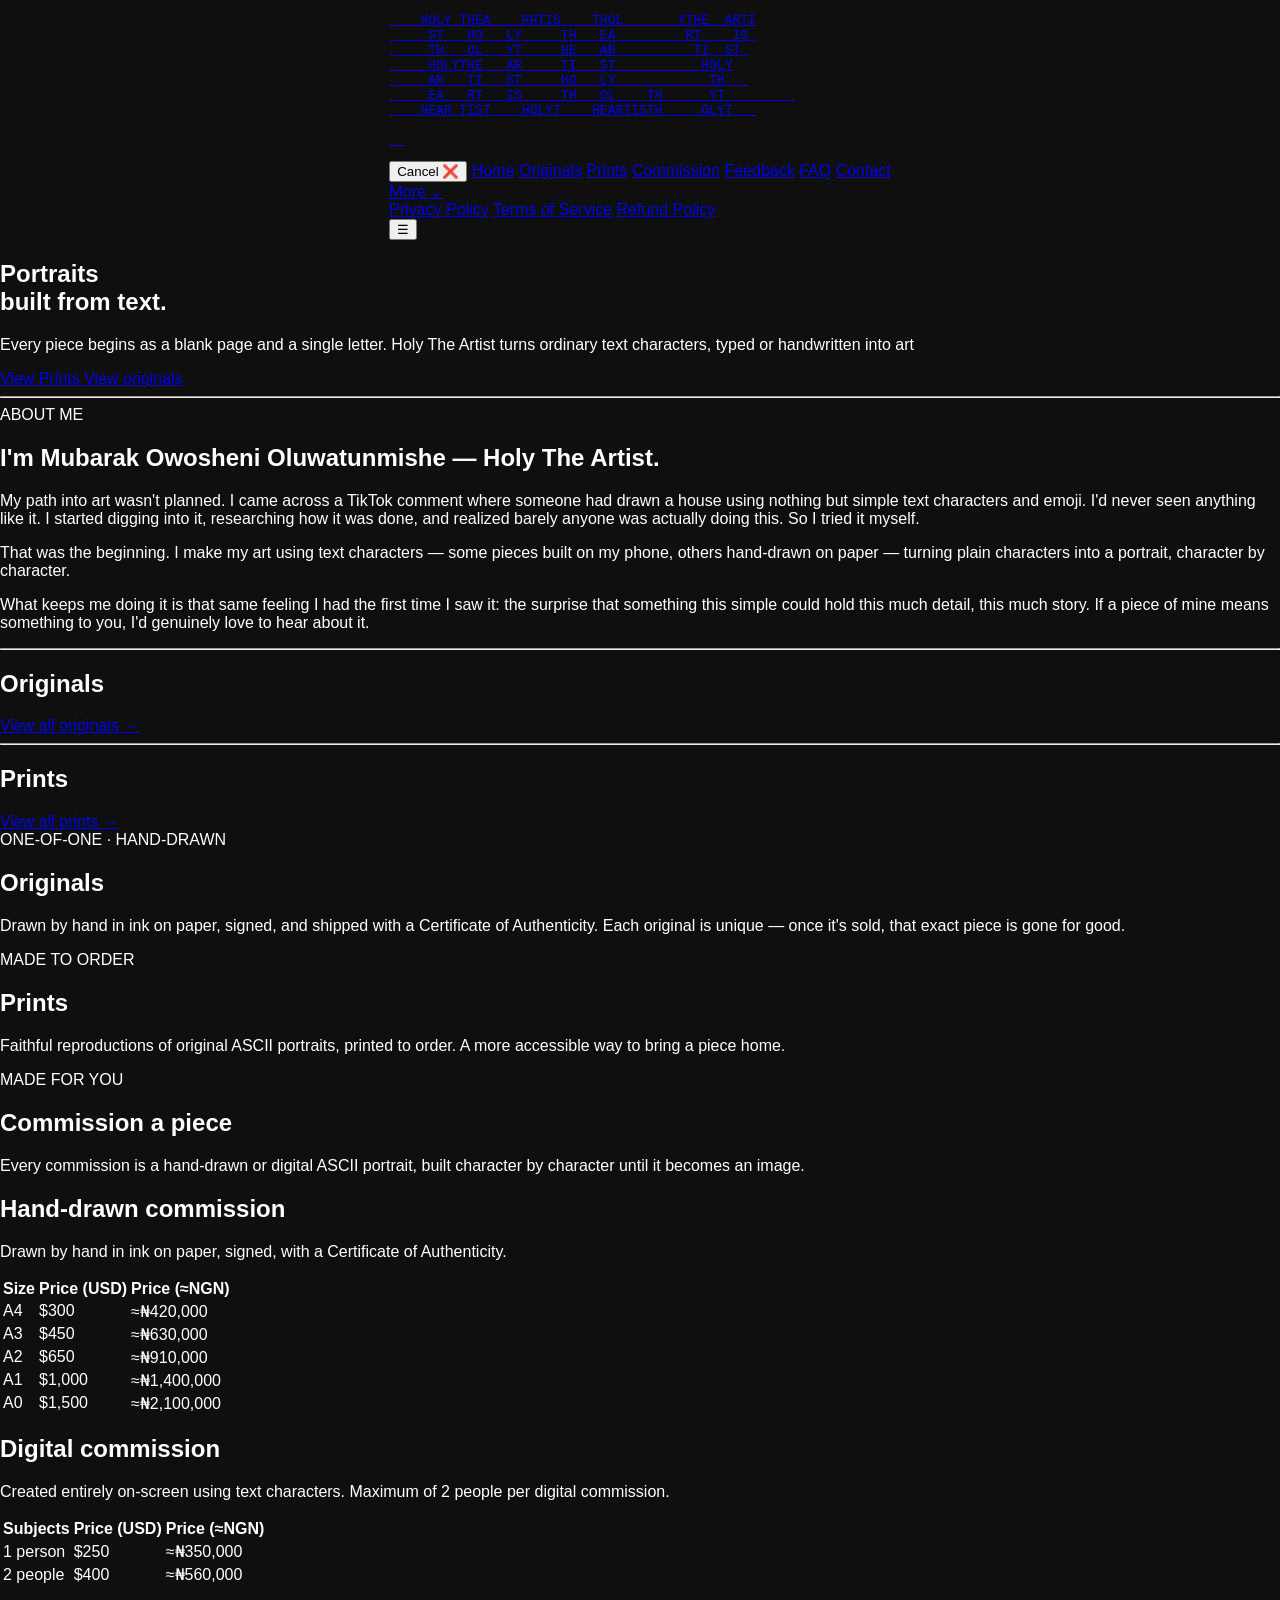
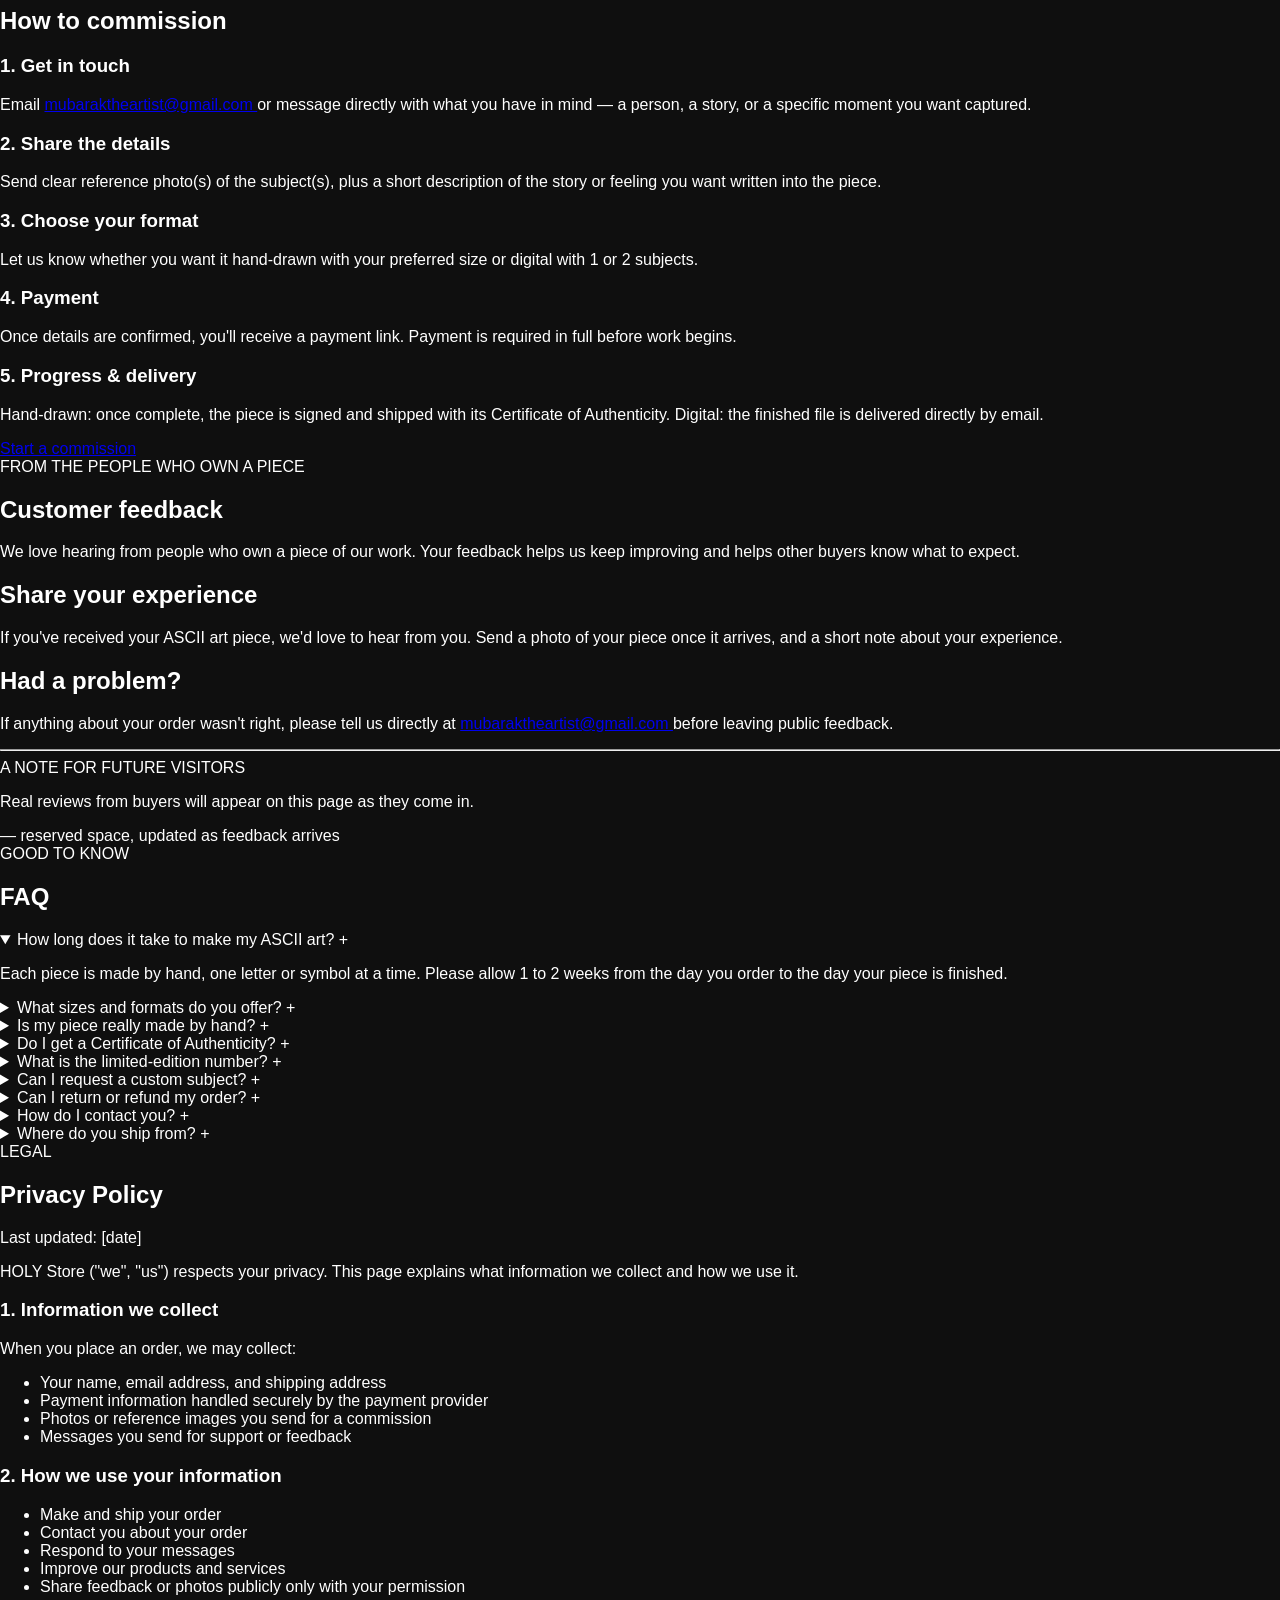
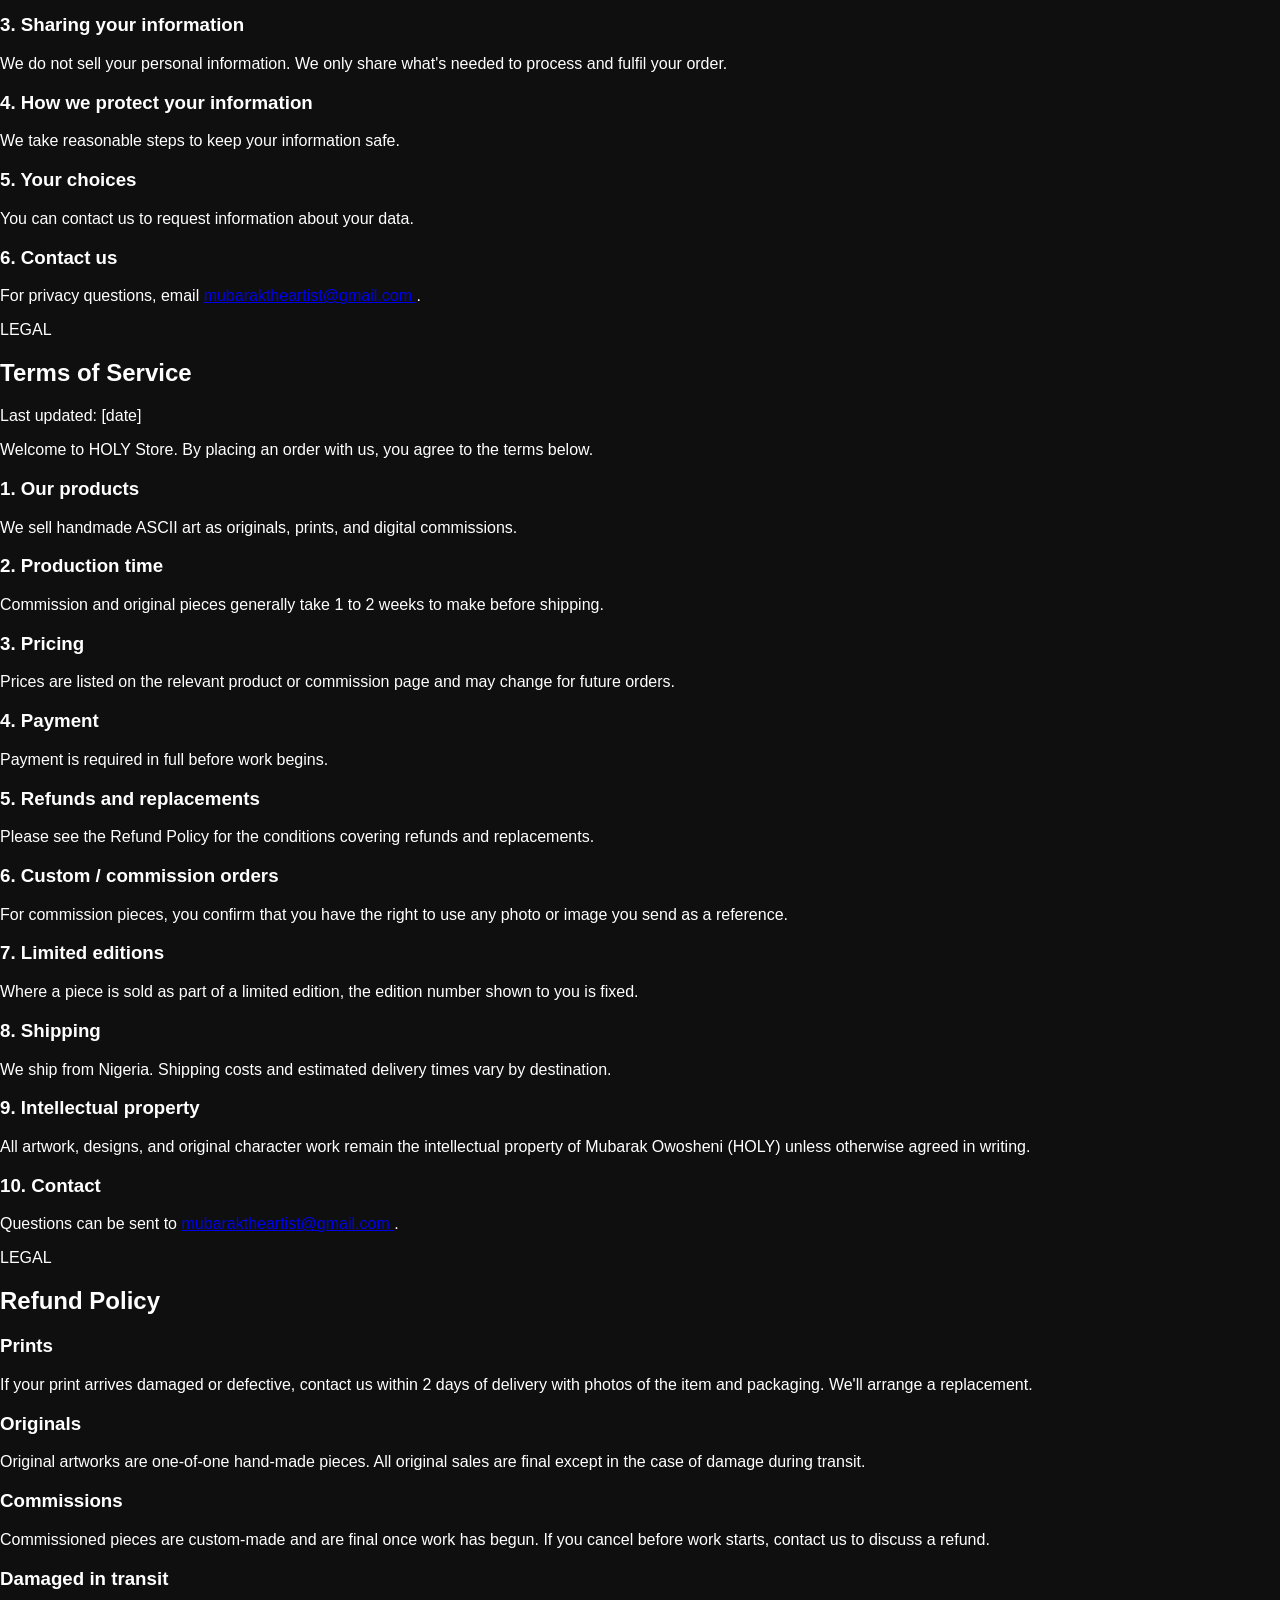
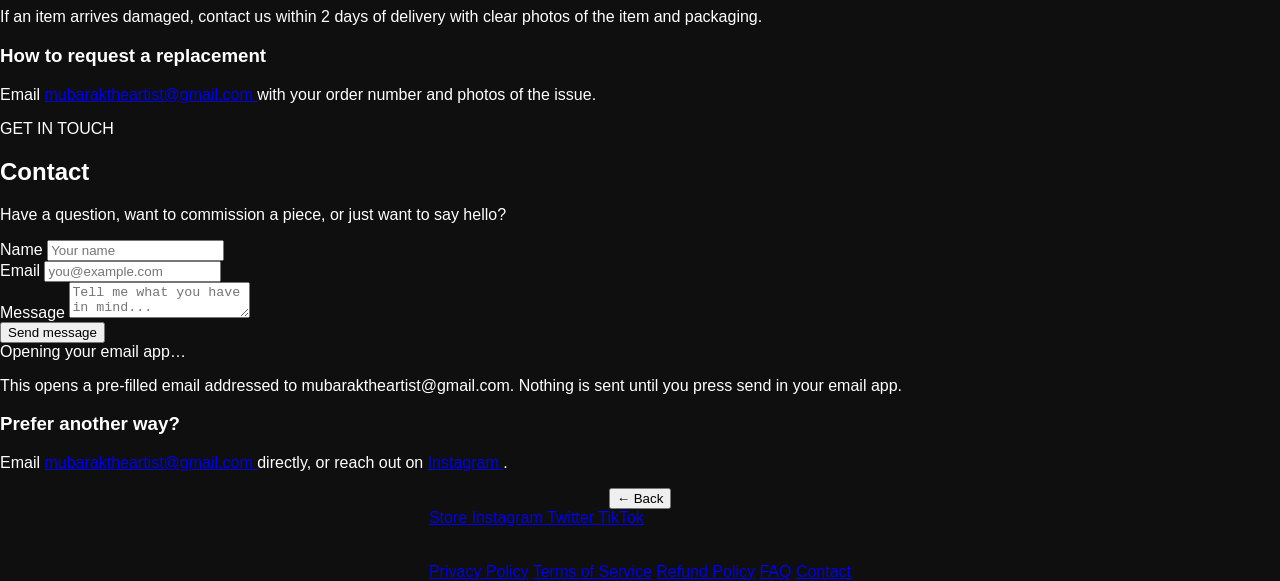
==== commit e29937fe: "Clean up project section in index.html Removed project descriptions and images from the HTML file." ====
--- a/index.html
+++ b/index.html
@@ -961,47 +961,4 @@
 <script src="main.js"></script>
 
 </body>
-        </html>            <h3 class="project-title">ASCII ART IN BLACK BACKGROUND</h3>
-            <p class="project-desc">Detailed monochrome ASCII portrait rendered precisely against a dark backdrop.</p>
-        </a>
-        
-        
-        <!-- Project 1 -->
-        <a href="#" class="project-card">
-            <img src="https://encrypted-tbn0.gstatic.com/images?q=tbn:ANd9GcSlrgm6SPqKRd_rtZsU8V-9vBOJy2QEPPP8yIS0J1IDBvyqH2PVmD7gU6A&s=10" alt="Project 1" class="project-img">
-            <h3 class="project-title">ASCII ART</h3>
-            <p class="project-desc">Classic text-character artwork capturing intricate facial details and iconic expressions.</p>
-        </a>
-
-        <!-- Project 2 -->
-        <a href="#" class="project-card">
-            <img src="https://encrypted-tbn0.gstatic.com/images?q=tbn:ANd9GcT79hvZalt-OOgx4eSDPJHsHprRtV2S1gcju-ELsa8JKACLCitl9-j9hiyF&s=10" alt="Project 2" class="project-img">
-            <h3 class="project-title">COLORED ASCII ART</h3>
-            <p class="project-desc">Vibrant digital character artwork blending modern color palettes with traditional text grid layouts.</p>
-        </a>
-
-        <!-- Project 3 -->
-        <a href="#" class="project-card">
-            <img src="https://encrypted-tbn0.gstatic.com/images?q=tbn:ANd9GcRaUjvmsKLBede7kzwWHfLqYusYOv5G4w0qM6iwwdjMw5nt_UXzMYTWBU13&s=10" alt="Project 3" class="project-img">
-            <h3 class="project-title">ANSI ART</h3>
-            <p class="project-desc">High-contrast text block art combining bold shapes and shaded character gradients.</p>
-        </a>
-
-        <!-- Project 4 -->
-        <a href="#" class="project-card">
-            <img src="https://encrypted-tbn0.gstatic.com/images?q=tbn:ANd9GcQ-CQMKiFOJ8TVNWbMRc_GtqWK3v93wqkXCYtZsNxPWlJ-Zia5FKO-MUwX0&s=10" alt="Project 4" class="project-img">
-            <h3 class="project-title">BLUE ASCII ART</h3>
-            <p class="project-desc">Stylized blue-monochrome text matrix artwork highlighting fine features and textures.</p>
-        </a>
-
-        <!-- Project 5 -->
-        <a href="#" class="project-card">
-            <img src="https://encrypted-tbn0.gstatic.com/images?q=tbn:ANd9GcRzM43tVBDGfTJb1_VrklmRWdPYInZRxFwNtTbwyIi-IA5zdVIJTPtz0zI&s=10" alt="Project 5" class="project-img">
-            <h3 class="project-title">STIPPLING ART</h3>
-            <p class="project-desc">Detailed pointillism portrait constructed using thousands of tiny hand-placed dots for depth and shade.</p>
-        </a>
-    </div>
-</div>
-
-</body>
-</html>
+  </html>
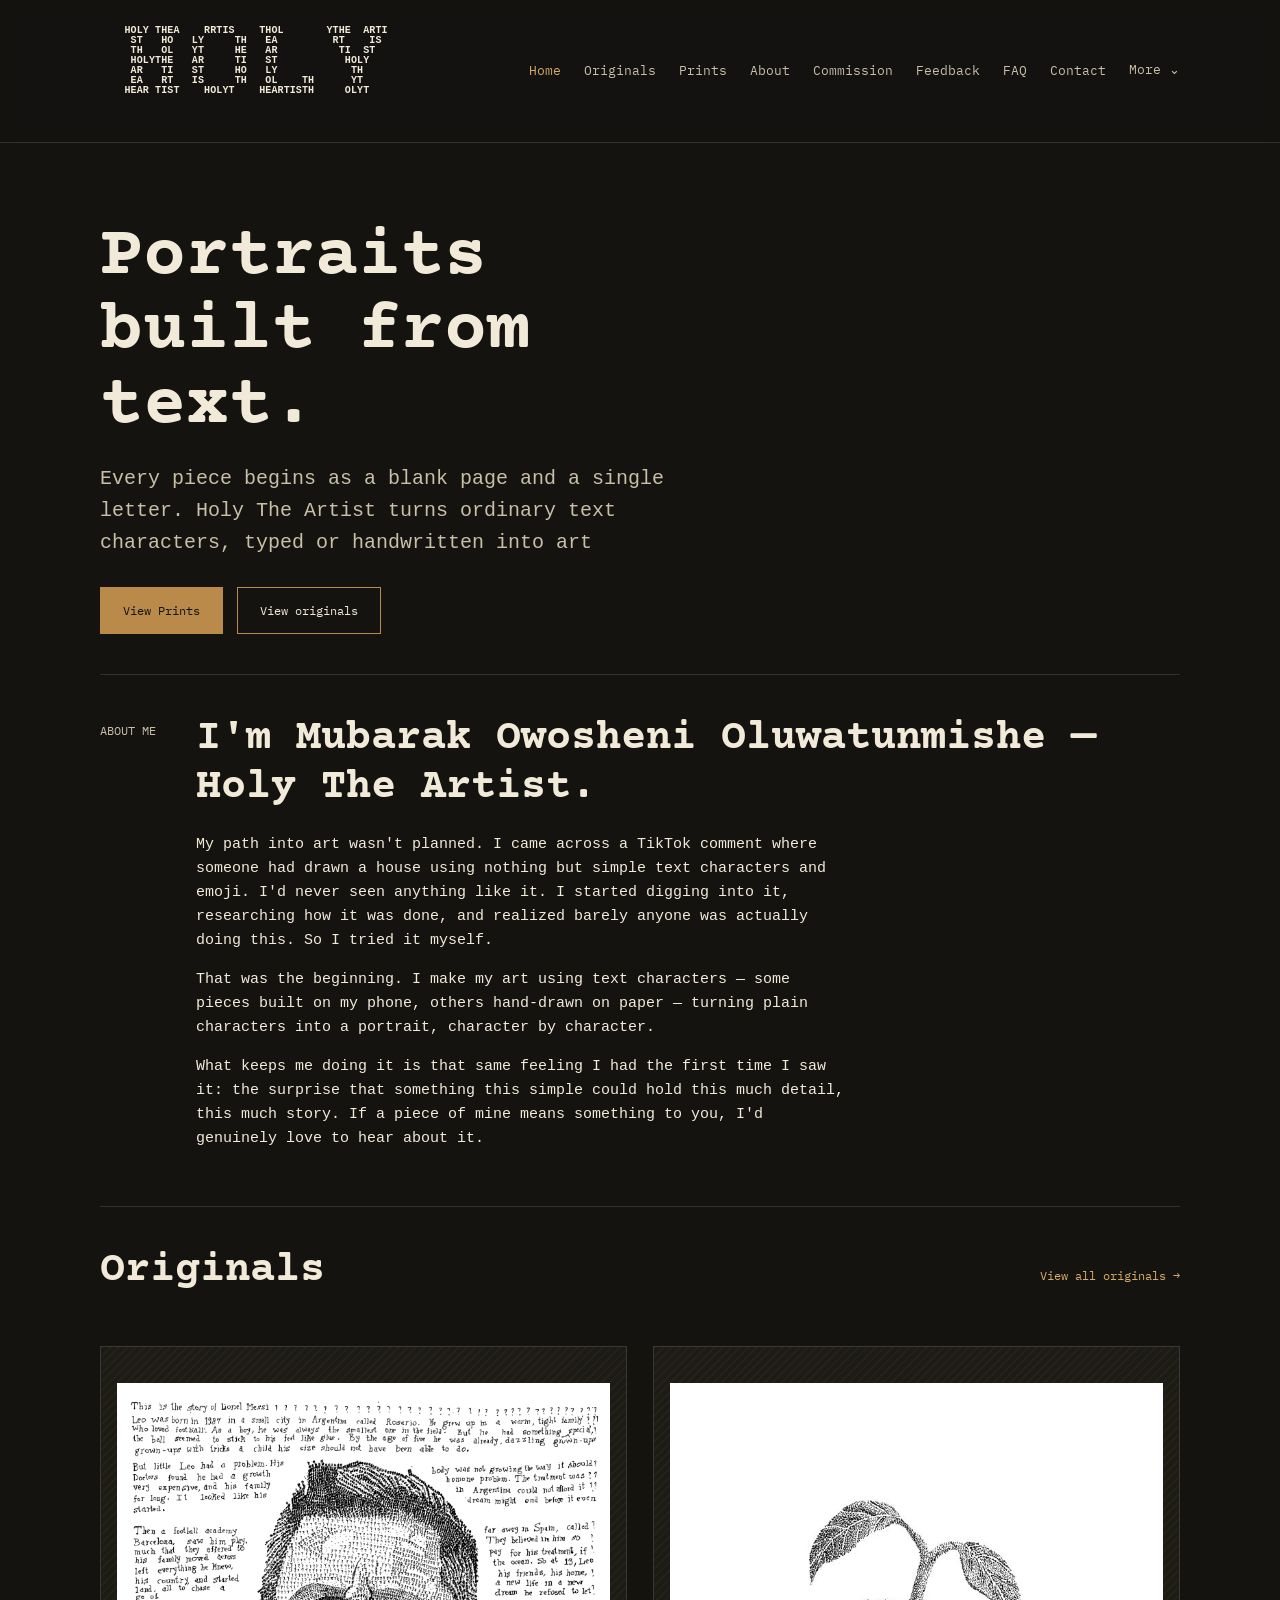
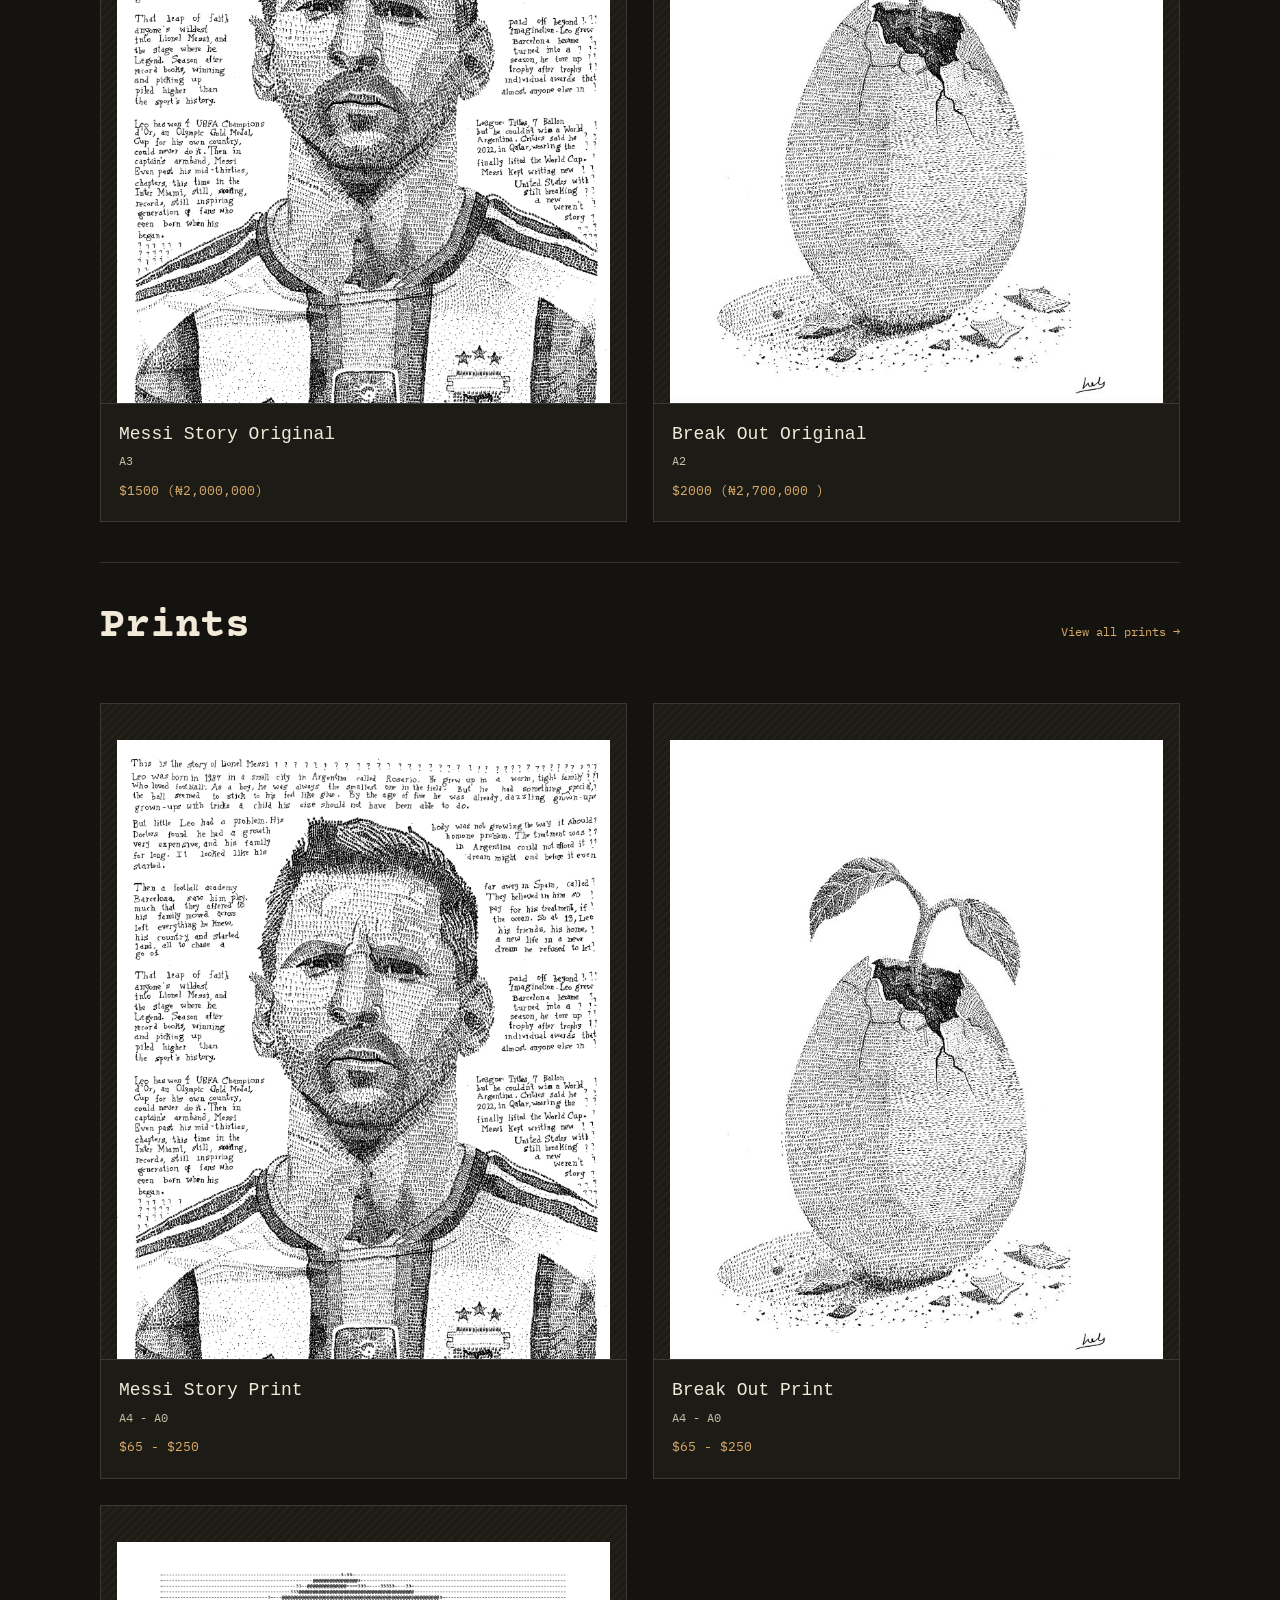
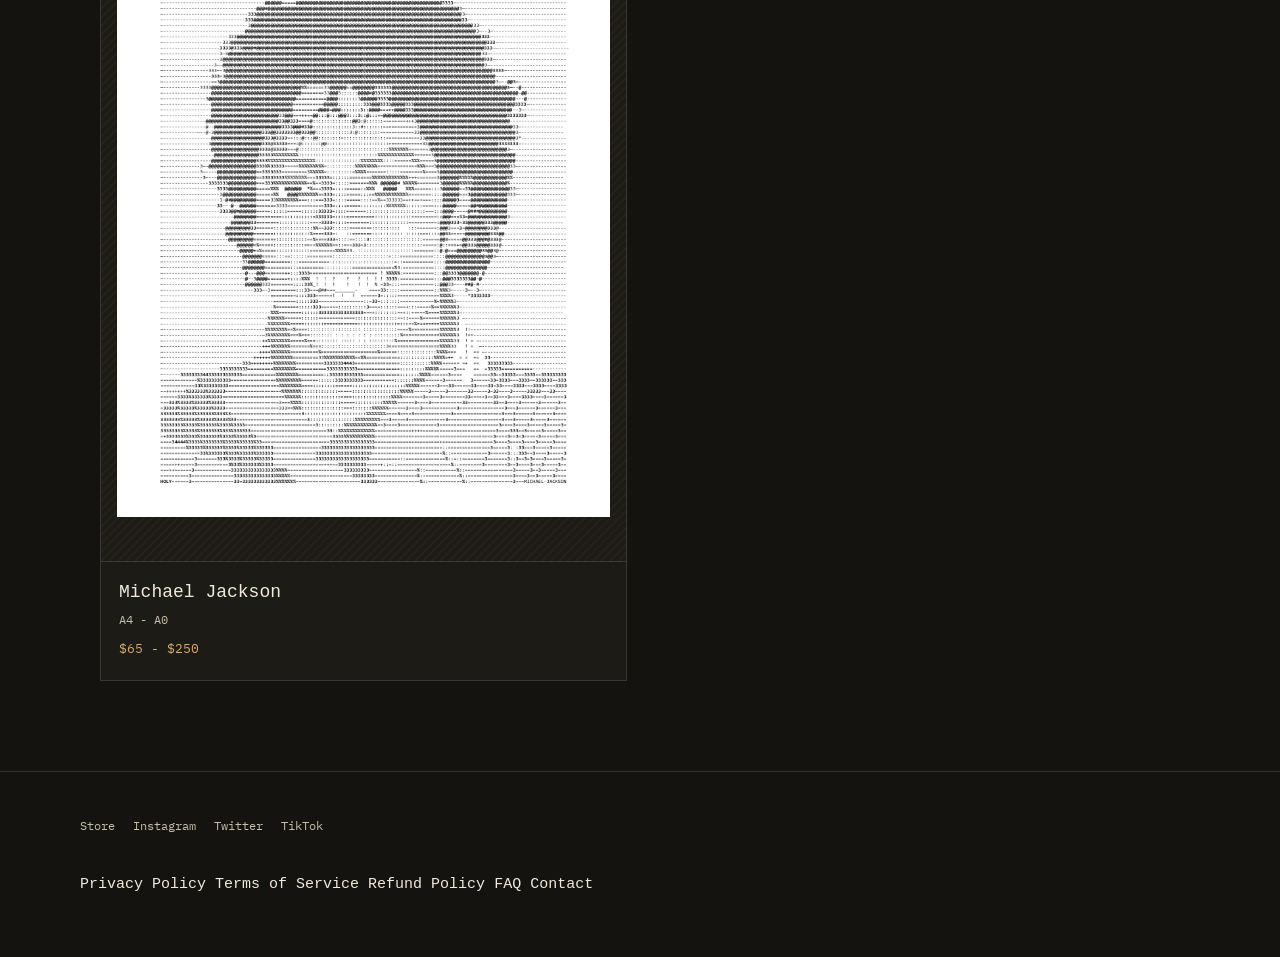
==== commit 92454bc1: "Add 'About' link to navigation menu" ====
--- a/index.html
+++ b/index.html
@@ -43,6 +43,7 @@
       <a data-nav="home" href="#home">Home</a>
       <a data-nav="originals" href="#originals">Originals</a>
       <a data-nav="prints" href="#prints">Prints</a>
+      <a data-nav="about" href="about.html">About</a>
       <a data-nav="commission" href="#commission">Commission</a>
       <a data-nav="feedback" href="#feedback">Feedback</a>
       <a data-nav="faq" href="#faq">FAQ</a>
--- a/style.css
+++ b/style.css
@@ -1,157 +1,1462 @@
-/* Base page styling */
+:root {
+  --ink: #141310;
+  --ink-2: #1c1b16;
+  --paper: #f2ead9;
+  --paper-dim: #c9bfa8;
+
+  --line: rgba(242, 234, 217, 0.14);
+
+  --brass: #b98a4a;
+  --brass-bright: #d9ab68;
+
+  box-sizing: border-box;
+}
+
+*,
+*::before,
+*::after {
+  box-sizing: inherit;
+}
+
+html {
+  height: 100%;
+  scroll-behavior: smooth;
+  scroll-padding-top: 90px;
+}
+
 body {
-    margin: 0;
-    padding: 0;
-    font-family: 'Segoe UI', Tahoma, Geneva, Verdana, sans-serif;
-    background-color: #0f0f0f; /* Deep black background */
-    color: #fff;
+  margin: 0;
+  min-height: 100%;
+
+  background: var(--ink);
+  color: var(--paper);
+
+  /*
+    Main website font:
+    Courier Prime, a webfont built on Courier New's
+    typewriter shape, with Courier New itself as fallback
+  */
+  font-family: 'Courier New', Courier, monospace;
+
+  font-size: 15px;
+  line-height: 1.6;
+
+  overflow-x: hidden;
+}
+
+/*HOLY HEADER TEXT*/
+.holy-ascii{
+  font-family: 'Courier New', Courier, monospace;
+  font-size: 6px;
+  line-height: 1;
+}
+
+.holy-text{
+  display: flex;
+  align-items: center;
+}
+
+@media (min-width: 410px) {
+ .holy-text pre{
+    font-size: 10px;
+    
+  }
+  
+};
+
+::selection {
+  background: var(--brass);
+  color: var(--ink);
+}
+
+a {
+  color: inherit;
+  text-decoration: none;
+}
+
+button,
+input,
+textarea {
+  font: inherit;
+}
+
+img {
+  max-width: 100%;
+  display: block;
+}
+
+.mono {
+  font-family: "IBM Plex Mono", monospace;
+}
+
+
+/* =========================
+   HEADER
+========================= */
+
+header {
+  position: sticky;
+  top: 0;
+  z-index: 100;
+
+  background: rgba(20, 19, 16, 0.94);
+
+  backdrop-filter: blur(8px);
+  -webkit-backdrop-filter: blur(8px);
+
+  border-bottom: 1px solid var(--line);
+
+  padding-top: env(safe-area-inset-top, 0px);
+}
+
+.headbar {
+  width: min(1120px, 100%);
+  margin: 0 auto;
+
+  padding: 16px 20px;
+
+  display: flex;
+  align-items: center;
+  justify-content: space-between;
+
+  gap: 20px;
+}
+
+.wordmark {
+  font-family: "Courier Prime", "Courier New", monospace;
+  font-weight: 700;
+
+  font-size: 3px;
+
+  letter-spacing: 0.04em;
+
+  text-decoration: none;
+
+  color: var(--paper);
+
+  display: flex;
+  align-items: center ;
+  gap: 7px;
+
+  white-space: nowrap;
+}
+
+.wordmark .dot {
+  color: var(--brass-bright);
+
+  font-family: "IBM Plex Mono", monospace;
+
+  font-size: 13px;
+}
+
+
+/* =========================
+   DESKTOP NAV
+========================= */
+
+nav.primary {
+  display: flex;
+  align-items: center;
+  gap: 23px;
+}
+
+nav.primary a {
+  position: relative;
+
+  color: var(--paper-dim);
+
+  font-family: "IBM Plex Mono", monospace;
+  font-size: 13px;
+
+  text-decoration: none;
+
+  cursor: pointer;
+
+  transition:
+    color 0.2s ease,
+    opacity 0.2s ease;
+}
+
+nav.primary a:hover,
+nav.primary a.active {
+  color: var(--brass-bright);
+}
+
+
+/* =========================
+   MORE MENU
+========================= */
+
+.more-wrap {
+  position: relative;
+}
+
+.more-panel {
+  display: none;
+
+  position: absolute;
+
+  right: 0;
+  top: calc(100% + 14px);
+
+  min-width: 190px;
+
+  padding: 6px 0;
+
+  background: var(--ink-2);
+
+  border: 1px solid var(--line);
+
+  box-shadow: 0 18px 40px rgba(0, 0, 0, 0.45);
+}
+
+.more-panel.open {
+  display: block;
+}
+
+.more-panel a {
+  display: block;
+
+  padding: 10px 16px;
+}
+
+.more-panel a:hover {
+  background: rgba(217, 171, 104, 0.08);
+}
+
+
+/* =========================
+   MOBILE MENU BUTTON
+========================= */
+
+.menu-btn {
+  display: none;
+  width: 44px;
+  height: 44px;
+  padding: 0;
+  background: transparent;
+  border: 1px solid var(--line);
+  color: var(--paper);
+  font-size: 21px;
+  cursor: pointer;
+  z-index: 120;
+}
+
+
+/* =========================
+   MOBILE CANCEL BUTTON
+========================= */
+
+.nav-close {
+  display: none;
+  position: absolute;
+  top: 20px;
+  right: 20px;
+  width: auto;
+  height: 40px;
+  padding: 0 15px;
+  background: transparent;
+  border: 1px solid var(--line);
+  color: var(--paper);
+  font-family: "IBM Plex Mono", monospace;
+  font-size: 15px;
+  cursor: pointer;
+  align-items: center;
+  gap: 6px;
+}
+
+.nav-close:hover {
+  border-color: var(--brass);
+  color: var(--brass-bright);
+}
+
+
+/* =========================
+   MOBILE BACKDROP
+========================= */
+
+.nav-backdrop {
+  display: none;
+  position: fixed;
+  inset: 0;
+  z-index: 80;
+  background: rgba(10, 9, 7, 0.7);
+  
+}
+
+.nav-backdrop.open {
+  display: block ;
+}
+
+
+/* =========================
+   MOBILE NAV
+========================= */
+
+@media (max-width: 820px) {
+
+  .menu-btn {
+    display: flex;
+    align-items: center;
+    justify-content: center;
+  }
+
+  nav.primary {
+    position: fixed;
+    top: 0;
+    right: 0;
+    bottom: 0;
+
+    width: min(82vw, 330px);
+    height: 450px ;
+
     display: flex;
     flex-direction: column;
-    align-items: center;
-    min-height: 100vh;
-}
-
-.container {
+    align-items: flex-start;
+
+    gap: 22px;
+
+    padding: 85px 28px 30px;
+
+    background: var(--ink-2);
+    border-left: 1px solid var(--line);
+
+    overflow-y: auto;
+
+    transform: translateX(100%);
+    visibility: hidden;
+
+    transition:
+      transform 0.25s ease,
+      visibility 0.25s ease;
+
+    z-index: 110;
+
+    box-shadow: -20px 0 50px rgba(0, 0, 0, 0.4);
+  }
+
+  nav.primary.open {
+    transform: translateX(0);
+    visibility: visible;
+  }
+
+  nav.primary a {
+    font-size: 15px;
+  }
+
+  .nav-close {
+    display: inline-flex;
+  }
+
+  .more-wrap {
     width: 100%;
-    max-width: 960px; /* Expanded width to comfortably fit 3 columns on laptop */
-    padding: 40px 20px;
-    box-sizing: border-box;
-    text-align: center;
-}
-
-/* Profile picture styling */
-.profile-pic {
-    width: 120px;
-    height: 120px;
-    border-radius: 50%;
-    background-color: #222;
-    margin-bottom: 15px;
-    border: 3px solid #333;
-    box-shadow: 0 4px 15px rgba(0, 0, 0, 0.5);
-    object-fit: cover;
-}
-
-/* Text styling */
-.username {
-    font-size: 24px;
-    font-weight: bold;
-    color: #ffffff;
-    margin-bottom: 5px;
-    letter-spacing: 1px;
-}
-
-.bio {
+  }
+
+  .more-panel {
+    position: static;
+
+    width: 100%;
+
+    border: none;
+
+    padding: 7px 0 0;
+
+    background: transparent;
+
+    box-shadow: none;
+  }
+
+  .more-panel a {
+    padding: 8px 0;
+  }
+}
+
+
+/* =========================
+   MOBILE NAV CLOSE
+========================= */
+
+.nav-close {
+  display: none;
+
+  position: absolute;
+
+  top: 20px;
+  right: 20px;
+
+  width: auto;
+  height: 40px;
+
+  padding: 0 16px;
+
+  background: none;
+
+  border: 1px solid var(--line);
+
+  color: var(--paper);
+
+  font-family: "IBM Plex Mono", monospace;
+
+  font-size: 13px;
+  letter-spacing: 0.02em;
+
+  cursor: pointer;
+
+  display: none;
+  align-items: center;
+  gap: 6px;
+}
+
+.nav-close:hover {
+  border-color: var(--brass);
+  color: var(--brass-bright);
+}
+
+
+/* =========================
+   MOBILE BACKDROP
+========================= */
+
+.nav-backdrop {
+  display: none;
+
+  position: fixed;
+  inset: 0;
+
+  z-index: 80;
+
+  background: rgba(10, 9, 7, 0.65);
+}
+
+.nav-backdrop.open {
+  display: block;
+}
+
+
+/* =========================
+   MOBILE NAV
+========================= */
+
+@media (max-width: 820px) {
+
+  nav.primary {
+    display: none;
+
+    position: fixed;
+
+    top: 0;
+    right: 0;
+    bottom: 0;
+
+    width: min(82vw, 330px);
+
+    z-index: 110;
+
+    background: var(--ink-2);
+
+    border-left: 1px solid var(--line);
+
+    flex-direction: column;
+
+    align-items: flex-start;
+
+    gap: 22px;
+
+    padding: 85px 28px 30px;
+
+    overflow-y: auto;
+
+    box-shadow: -20px 0 50px rgba(0, 0, 0, 0.35);
+  }
+
+  nav.primary.open {
+    display: flex;
+  }
+
+  nav.primary a {
+    font-size: 15px;
+  }
+
+  .nav-close {
+    display: inline-flex;
+  }
+
+  .menu-btn {
+    display: block;
+  }
+
+  .more-wrap {
+    width: 100%;
+  }
+
+  .more-panel {
+    position: static;
+
+    width: 100%;
+
+    border: none;
+
+    padding: 7px 0 0;
+
+    background: transparent;
+
+    box-shadow: none;
+  }
+
+  .more-panel a {
+    padding: 8px 0;
+  }
+
+}
+
+
+/* =========================
+   MAIN
+========================= */
+
+main {
+  width: min(1120px, 100%);
+
+  margin: 0 auto;
+
+  padding: 0 20px;
+}
+
+
+/* =========================
+   PAGES
+========================= */
+
+.page {
+  display: none;
+
+  padding: 56px 0 90px;
+
+  animation: fade 0.3s ease;
+}
+
+.page.active {
+  display: block;
+}
+
+@keyframes fade {
+  from {
+    opacity: 0;
+    transform: translateY(6px);
+  }
+
+  to {
+    opacity: 1;
+    transform: translateY(0);
+  }
+}
+
+
+/* =========================
+   TYPOGRAPHY
+========================= */
+
+.eyebrow {
+  font-family: "IBM Plex Mono", monospace;
+
+  font-size: 12px;
+
+  color: var(--brass-bright);
+
+  letter-spacing: 0.04em;
+}
+
+h1,
+h2,
+h3 {
+  font-family: "Courier Prime", "Courier New", monospace;
+  font-weight: 700;
+}
+
+h1 {
+  font-size: clamp(42px, 7vw, 72px);
+
+  line-height: 1.04;
+
+  margin: 0.3em 0 0.25em;
+}
+
+.page-title {
+  font-size: clamp(36px, 5vw, 52px);
+
+  margin-top: 12px;
+}
+
+h2 {
+  font-size: clamp(29px, 4.4vw, 42px);
+
+  line-height: 1.15;
+
+  margin: 0 0 0.5em;
+}
+
+h3 {
+  font-size: 21px;
+
+  margin: 0 0 0.35em;
+}
+
+p {
+  margin: 0 0 1em;
+
+  color: var(--paper);
+}
+
+.lede {
+  max-width: 680px;
+
+  font-size: 20px;
+
+  color: var(--paper-dim);
+}
+
+.dim {
+  color: var(--paper-dim);
+}
+
+.dim a,
+.legal a,
+.contact-alt a {
+  color: var(--brass-bright);
+  text-decoration: none;
+}
+
+.dim a:hover,
+.legal a:hover,
+.contact-alt a:hover {
+  text-decoration: underline;
+}
+
+.max-text {
+  max-width: 680px;
+}
+
+.rule {
+  height: 1px;
+
+  margin: 40px 0;
+
+  border: 0;
+
+  background: var(--line);
+}
+
+
+/* =========================
+   HERO
+========================= */
+
+.hero {
+  display: grid;
+
+  grid-template-columns: 1.1fr 0.9fr;
+
+  gap: 48px;
+
+  align-items: center;
+}
+
+.ascii-frame {
+  min-width: 0;
+
+  padding: 22px;
+
+  background: var(--ink-2);
+
+  border: 1px solid var(--line);
+
+  color: var(--brass);
+
+  font-family: "IBM Plex Mono", monospace;
+
+  font-size: 8px;
+
+  line-height: 1.05;
+
+  white-space: pre;
+
+  overflow: hidden;
+
+  box-shadow: 0 30px 70px rgba(0, 0, 0, 0.5);
+}
+
+@media (max-width: 820px) {
+
+  .hero {
+    grid-template-columns: 1fr;
+
+    gap: 35px;
+  }
+
+}
+
+
+/* =========================
+   BUTTONS
+========================= */
+
+.cta-row {
+  display: flex;
+
+  gap: 14px;
+
+  flex-wrap: wrap;
+
+  margin-top: 28px;
+}
+
+.btn {
+  display: inline-block;
+
+  padding: 13px 22px;
+
+  border: 1px solid var(--brass);
+
+  background: transparent;
+
+  color: var(--paper);
+
+  font-family: "IBM Plex Mono", monospace;
+
+  font-size: 12px;
+
+  text-decoration: none;
+
+  cursor: pointer;
+
+  transition: 0.2s ease;
+}
+
+.btn:hover {
+  background: var(--brass);
+
+  color: var(--ink);
+}
+
+.btn.solid {
+  background: var(--brass);
+
+  color: var(--ink);
+}
+
+.btn.solid:hover {
+  background: var(--brass-bright);
+
+  border-color: var(--brass-bright);
+}
+
+.btn.ghost {
+  border-color: var(--line);
+
+  color: var(--paper-dim);
+}
+
+.btn.ghost:hover {
+  background: transparent;
+
+  border-color: var(--paper-dim);
+
+  color: var(--paper);
+}
+
+
+/* =========================
+   ABOUT
+========================= */
+
+.about-block {
+  display: grid;
+
+  grid-template-columns: auto 1fr;
+
+  gap: 40px;
+}
+
+.about-block .label {
+  font-family: "IBM Plex Mono", monospace;
+
+  font-size: 12px;
+
+  color: var(--paper-dim);
+
+  white-space: nowrap;
+
+  padding-top: 6px;
+}
+
+.about-block p {
+  max-width: 650px;
+}
+
+@media (max-width: 700px) {
+
+  .about-block {
+    grid-template-columns: 1fr;
+
+    gap: 15px;
+  }
+
+}
+
+
+/* =========================
+   GALLERY
+========================= */
+
+.grid {
+  display: grid;
+
+  grid-template-columns: repeat(2, 1fr);
+
+  gap: 26px;
+
+  margin-top: 30px;
+}
+
+.piece {
+  background: var(--ink-2);
+
+  border: 1px solid var(--line);
+
+  cursor: pointer;
+
+  transition: border-color 0.2s ease;
+}
+
+.piece:hover {
+  border-color: var(--brass);
+}
+
+.piece-art {
+  aspect-ratio: 4 / 5;
+
+  padding: 16px;
+
+  border-bottom: 1px solid var(--line);
+
+  background:
+    repeating-linear-gradient(
+      135deg,
+      rgba(185, 138, 74, 0.05) 0 2px,
+      transparent 2px 6px
+    );
+
+  color: var(--brass);
+
+  font-family: "IBM Plex Mono", monospace;
+
+  font-size: 6.4px;
+
+  line-height: 1.05;
+
+  white-space: pre;
+
+  overflow: hidden;
+}
+
+.piece-body {
+  padding: 16px 18px 20px;
+}
+
+.piece-body .title {
+  font-size: 18px;
+
+  margin-bottom: 3px;
+}
+
+.piece-body .meta {
+  font-family: "IBM Plex Mono", monospace;
+
+  font-size: 12px;
+
+  color: var(--paper-dim);
+}
+
+.piece-body .price {
+  margin-top: 10px;
+
+  font-family: "IBM Plex Mono", monospace;
+
+  font-size: 13px;
+
+  color: var(--brass-bright);
+}
+
+.section-head {
+  display: flex;
+
+  align-items: baseline;
+
+  justify-content: space-between;
+
+  gap: 20px;
+
+  flex-wrap: wrap;
+}
+
+.view-all {
+  font-family: "IBM Plex Mono", monospace;
+
+  font-size: 12px;
+
+  text-decoration: none;
+
+  color: var(--brass-bright);
+}
+
+@media (max-width: 640px) {
+
+  .grid {
+    grid-template-columns: 1fr;
+  }
+
+}
+
+
+/* =========================
+   DETAIL PAGE
+========================= */
+
+.detail {
+  display: none;
+}
+
+.detail.active {
+  display: block;
+}
+
+.detail-grid {
+  display: grid;
+
+  grid-template-columns: 0.9fr 1.1fr;
+
+  gap: 48px;
+
+  align-items: start;
+}
+
+.detail-art {
+  min-width: 0;
+
+  padding: 22px;
+
+  background: var(--ink-2);
+
+  border: 1px solid var(--line);
+
+  color: var(--brass);
+
+  font-family: "IBM Plex Mono", monospace;
+
+  font-size: 9px;
+
+  line-height: 1.08;
+
+  white-space: pre;
+
+  overflow: hidden;
+}
+
+.back-link {
+  display: inline-block;
+
+  margin-bottom: 24px;
+
+  color: var(--paper-dim);
+
+  font-family: "IBM Plex Mono", monospace;
+
+  font-size: 12px;
+
+  text-decoration: none;
+
+  cursor: pointer;
+}
+
+.back-link:hover {
+  color: var(--brass-bright);
+}
+
+.spec-list {
+  margin: 20px 0 28px;
+
+  max-width: 360px;
+
+  color: var(--paper-dim);
+
+  font-family: "IBM Plex Mono", monospace;
+
+  font-size: 13px;
+}
+
+.spec-list div {
+  display: flex;
+
+  justify-content: space-between;
+
+  gap: 20px;
+
+  padding: 9px 0;
+
+  border-bottom: 1px solid var(--line);
+}
+
+@media (max-width: 820px) {
+
+  .detail-grid {
+    grid-template-columns: 1fr;
+
+    gap: 30px;
+  }
+
+}
+
+
+/* =========================
+   PRICING
+========================= */
+
+.tablewrap {
+  width: 100%;
+
+  overflow-x: auto;
+}
+
+.price-table {
+  width: 100%;
+
+  margin-top: 14px;
+
+  border-collapse: collapse;
+}
+
+.price-table th,
+.price-table td {
+  padding: 12px 14px;
+
+  text-align: left;
+
+  border-bottom: 1px solid var(--line);
+
+  font-size: 16px;
+}
+
+.price-table th {
+  font-family: "IBM Plex Mono", monospace;
+
+  font-size: 11px;
+
+  color: var(--paper-dim);
+
+  font-weight: 400;
+}
+
+.price-table td.num {
+  font-family: "IBM Plex Mono", monospace;
+
+  color: var(--brass-bright);
+}
+
+.section-space {
+  margin-top: 44px;
+}
+
+.section-space-large {
+  margin-top: 50px;
+}
+
+
+/* =========================
+   COMMISSION STEPS
+========================= */
+
+.steps {
+  display: grid;
+
+  gap: 26px;
+
+  margin-top: 20px;
+}
+
+.steps h3 {
+  color: var(--brass-bright);
+
+  font-family: "IBM Plex Mono", monospace;
+
+  font-size: 14px;
+}
+
+
+/* =========================
+   FEEDBACK
+========================= */
+
+.quote {
+  max-width: 640px;
+
+  margin: 0 0 30px;
+
+  padding: 4px 0 4px 22px;
+
+  border-left: 2px solid var(--brass);
+}
+
+.quote .who {
+  margin-top: 6px;
+
+  color: var(--paper-dim);
+
+  font-family: "IBM Plex Mono", monospace;
+
+  font-size: 12px;
+}
+
+
+/* =========================
+   FAQ
+========================= */
+
+.faq {
+  max-width: 760px;
+
+  margin-top: 20px;
+}
+
+details {
+  padding: 18px 0;
+
+  border-bottom: 1px solid var(--line);
+}
+
+summary {
+  display: flex;
+
+  justify-content: space-between;
+
+  gap: 16px;
+
+  cursor: pointer;
+
+  font-size: 19px;
+
+  list-style: none;
+}
+
+summary::-webkit-details-marker {
+  display: none;
+}
+
+summary .plus {
+  color: var(--brass-bright);
+
+  font-family: "IBM Plex Mono", monospace;
+
+  transition: transform 0.2s ease;
+}
+
+details[open] summary .plus {
+  transform: rotate(45deg);
+}
+
+details p {
+  max-width: 680px;
+
+  margin-top: 12px;
+
+  color: var(--paper-dim);
+}
+
+
+/* =========================
+   LEGAL
+========================= */
+
+.legal h3 {
+  margin-top: 34px;
+}
+
+.legal p,
+.legal li {
+  max-width: 700px;
+
+  color: var(--paper-dim);
+}
+
+.legal ul {
+  padding-left: 20px;
+}
+
+.updated {
+  margin-bottom: 30px;
+
+  color: var(--paper-dim);
+
+  font-family: "IBM Plex Mono", monospace;
+
+  font-size: 11px;
+}
+
+
+/* =========================
+   CONTACT
+========================= */
+
+form.contact {
+  max-width: 540px;
+
+  margin-top: 10px;
+}
+
+.field {
+  margin-bottom: 20px;
+}
+
+label {
+  display: block;
+
+  margin-bottom: 8px;
+
+  color: var(--paper-dim);
+
+  font-family: "IBM Plex Mono", monospace;
+
+  font-size: 12px;
+}
+
+input,
+textarea {
+  width: 100%;
+
+  padding: 13px 14px;
+
+  background: var(--ink-2);
+
+  border: 1px solid var(--line);
+
+  border-radius: 0;
+
+  color: var(--paper);
+
+  font-family: "Courier Prime", "Courier New", monospace;
+
+  font-size: 16px;
+}
+
+input:focus,
+textarea:focus {
+  outline: 2px solid var(--brass);
+
+  outline-offset: 1px;
+
+  border-color: var(--brass);
+}
+
+textarea {
+  min-height: 140px;
+
+  resize: vertical;
+}
+
+.form-status {
+  display: none;
+
+  margin-top: 14px;
+
+  color: var(--brass-bright);
+
+  font-family: "IBM Plex Mono", monospace;
+
+  font-size: 12px;
+}
+
+.form-note {
+  margin-top: 14px;
+
+  color: var(--paper-dim);
+
+  font-size: 13px;
+}
+
+.contact-alt {
+  margin-top: 48px;
+
+  padding-top: 32px;
+
+  border-top: 1px solid var(--line);
+}
+
+
+/* =========================
+   FLOATING BACK BUTTON
+========================= */
+
+.float-back {
+  position: fixed;
+
+  left: 18px;
+
+  bottom: calc(18px + env(safe-area-inset-bottom, 0px));
+
+  z-index: 90;
+
+  display: none;
+
+  align-items: center;
+
+  gap: 8px;
+
+  padding: 11px 18px;
+
+  background: var(--ink-2);
+
+  border: 1px solid var(--brass);
+
+  border-radius: 999px;
+
+  color: var(--paper);
+
+  font-family: "IBM Plex Mono", monospace;
+
+  font-size: 12px;
+
+  cursor: pointer;
+
+  box-shadow: 0 10px 26px rgba(0, 0, 0, 0.45);
+
+  transition: 0.2s ease;
+}
+
+.float-back.show {
+  display: inline-flex;
+}
+
+.float-back:hover {
+  background: var(--brass);
+
+  color: var(--ink);
+}
+
+
+/* =========================
+   FOOTER
+========================= */
+
+footer {
+  padding: 44px 20px 60px;
+
+  border-top: 1px solid var(--line);
+}
+
+.foot-inner {
+  width: min(1120px, 100%);
+
+  margin: 0 auto;
+
+  display: flex;
+
+  justify-content: space-between;
+
+  flex-wrap: wrap;
+
+  gap: 24px;
+}
+
+.footer-description {
+  max-width: 320px;
+
+  margin-top: 10px;
+
+  color: var(--paper-dim);
+
+  font-size: 14px;
+}
+
+.footer-label {
+  margin-bottom: 12px;
+}
+
+.social-row {
+  display: flex;
+
+  gap: 18px;
+
+  flex-wrap: wrap;
+
+  font-family: "IBM Plex Mono", monospace;
+
+  font-size: 12px;
+}
+
+.social-row a {
+  color: var(--paper-dim);
+
+  text-decoration: none;
+}
+
+.social-row a:hover {
+  color: var(--brass-bright);
+}
+
+.foot-note {
+  width: min(1120px, 100%);
+
+  margin: 18px auto 0;
+
+  color: var(--paper-dim);
+
+  font-family: "IBM Plex Mono", monospace;
+
+  font-size: 11px;
+}
+
+
+/* =========================
+   SMALL SCREENS
+========================= */
+
+@media (max-width: 500px) {
+
+  body {
     font-size: 16px;
-    color: #a0a0a0;
-    margin-bottom: 35px;
-}
-
-/* Links Section (Kept neat in center) */
-.links-container {
-    display: flex;
-    flex-direction: column;
-    gap: 16px;
-    max-width: 500px;
-    margin: 0 auto 50px auto;
-}
-
-.link-btn {
-    display: block;
-    padding: 16px 20px;
-    background-color: #1e1e1e;
-    color: #ffffff;
-    text-decoration: none;
-    border-radius: 30px;
-    font-size: 16px;
-    font-weight: 600;
-    border: 1px solid #333;
-    transition: all 0.3s ease;
-    box-shadow: 0 4px 10px rgba(0, 0, 0, 0.3);
-}
-
-.link-btn:hover {
-    background-color: #333333;
-    border-color: #555555;
-    transform: translateY(-3px);
-    box-shadow: 0 6px 15px rgba(0, 0, 0, 0.5);
-}
-
-/* Section Title */
-.section-title {
-    font-size: 20px;
-    font-weight: bold;
-    color: #ffffff;
-    margin-bottom: 25px;
-    letter-spacing: 1px;
-    text-align: left;
-    border-bottom: 1px solid #222;
-    padding-bottom: 10px;
-}
-
-/* ===================================================
-   RESPONSIVE PROJECTS GRID
-   =================================================== */
-
-/* Default / Mobile: 1 per column */
-.projects-grid {
-    display: grid;
-    grid-template-columns: 1fr;
-    gap: 20px;
-}
-
-/* Tablet: 2 per column */
-@media (min-width: 600px) {
-    .projects-grid {
-        grid-template-columns: repeat(2, 1fr);
+  }
+
+  main {
+    padding: 0 16px;
+  }
+
+  .headbar {
+    padding: 13px 16px;
+  }
+
+  .page {
+    padding-top: 42px;
+  }
+
+  .lede {
+    font-size: 17px;
+  }
+
+  .ascii-frame {
+    font-size: 5.5px;
+
+    padding: 14px;
+  }
+
+  .detail-art {
+    font-size: 6px;
+
+    padding: 14px;
+  }
+
+  .float-back {
+    left: 12px;
+
+    bottom: calc(12px + env(safe-area-inset-bottom, 0px));
+  }
+
     }
-}
-
-/* Laptop and above: 3 per column */
-@media (min-width: 900px) {
-    .projects-grid {
-        grid-template-columns: repeat(3, 1fr);
-    }
-}
-
-/* Project Card Styling */
-.project-card {
-    background-color: #1e1e1e;
-    border: 1px solid #333;
-    border-radius: 16px;
-    padding: 16px;
-    text-align: left;
-    text-decoration: none;
-    color: #fff;
-    transition: all 0.3s ease;
-    display: flex;
-    flex-direction: column;
-}
-
-.project-card:hover {
-    transform: translateY(-5px);
-    border-color: #555;
-    background-color: #252525;
-}
-
-.project-img {
-    width: 100%;
-    height: 400px;
-    object-fit: cover;
-    border-radius: 10px;
-    margin-bottom: 12px;
-    background-color: #2a2a2a;
-}
-
-.project-title {
-    font-size: 18px;
-    font-weight: bold;
-    margin-bottom: 6px;
-    color: #fff;
-}
-
-.project-desc {
-    font-size: 14px;
-    color: #aaa;
-    line-height: 1.4;
-    margin: 0;
-}
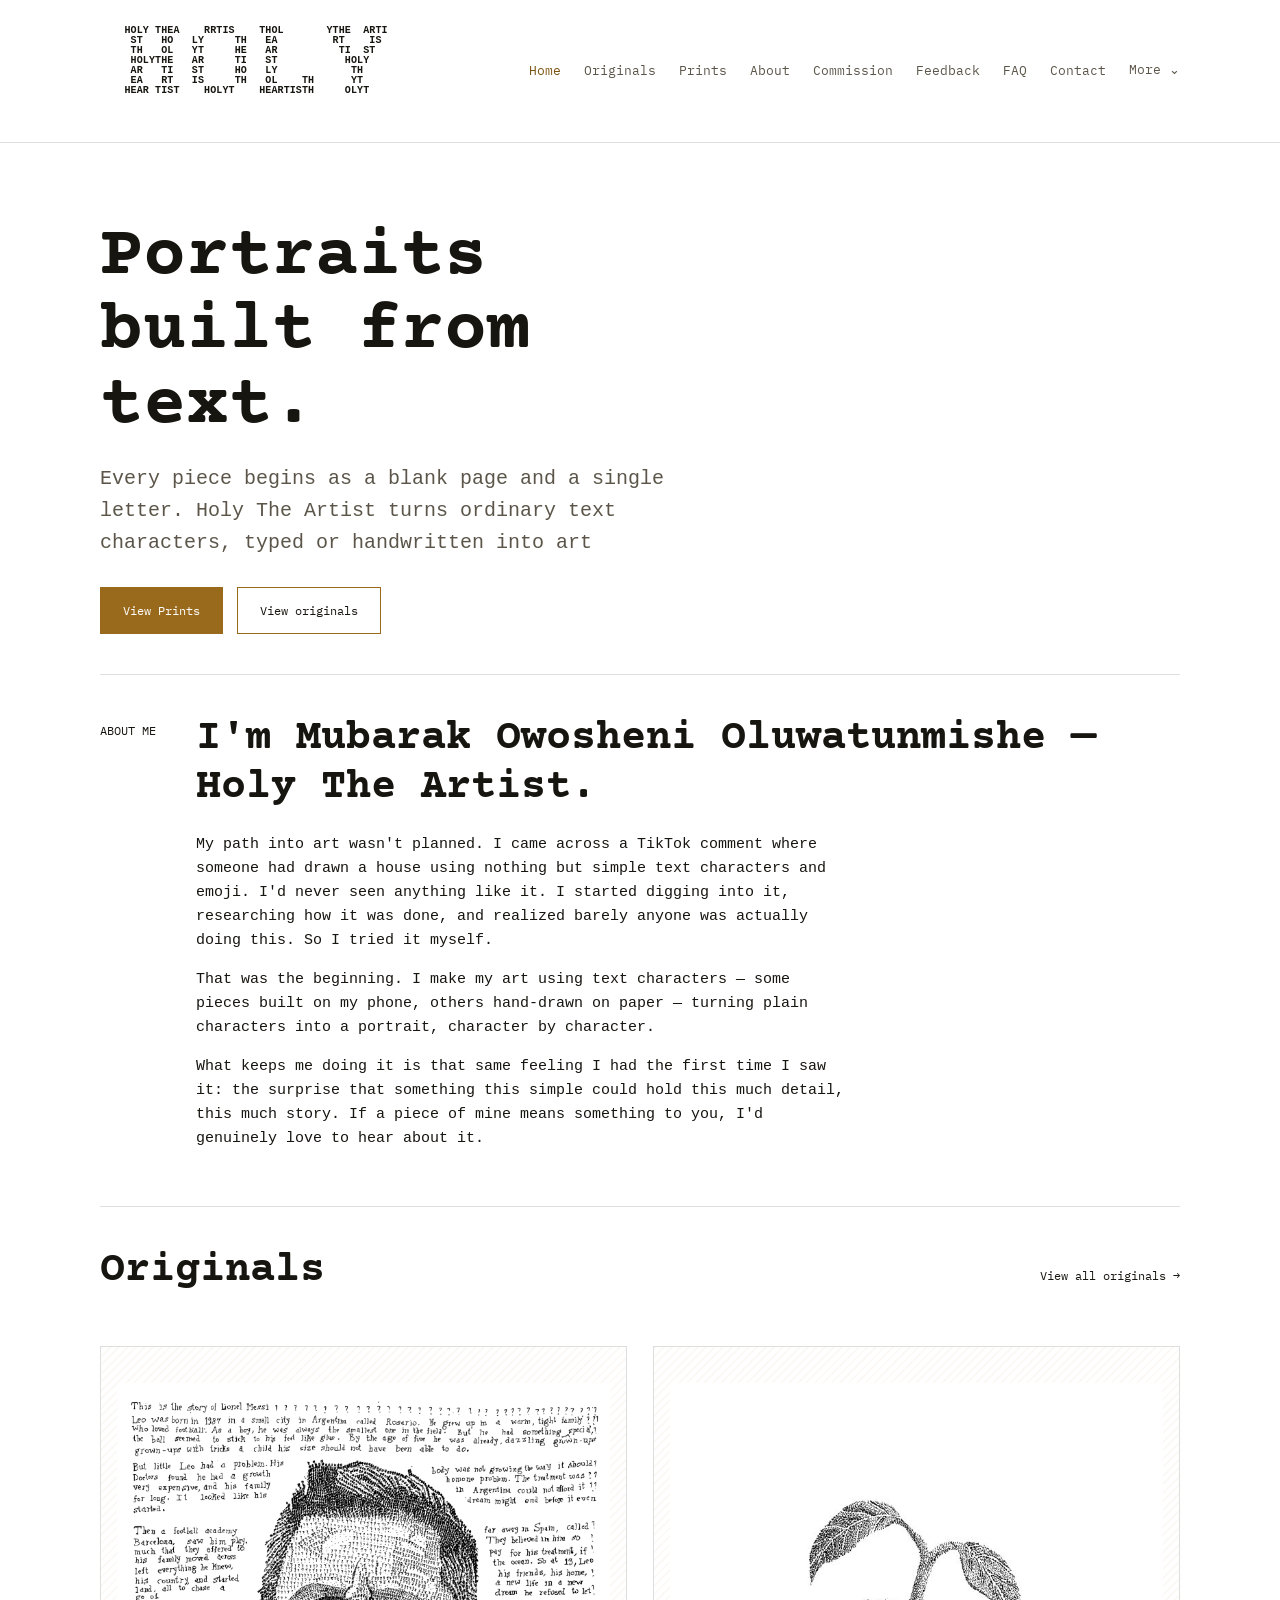
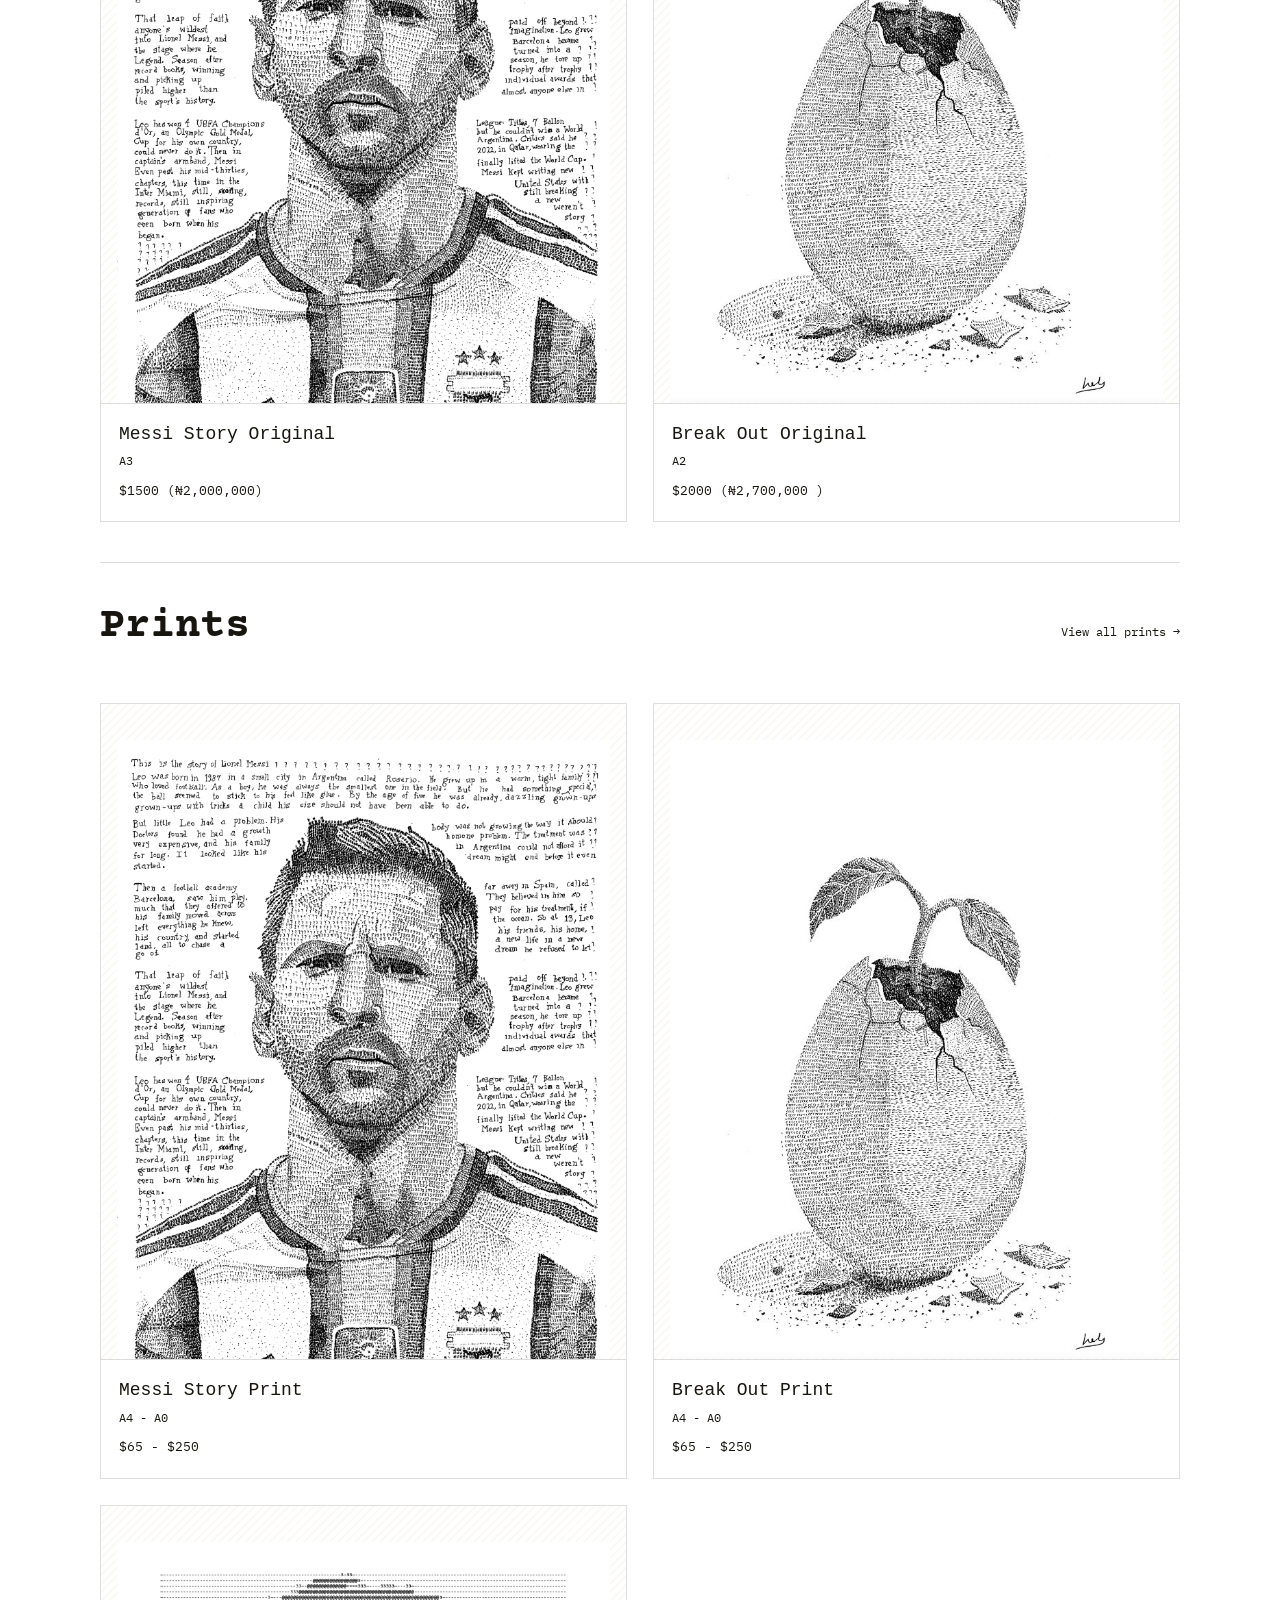
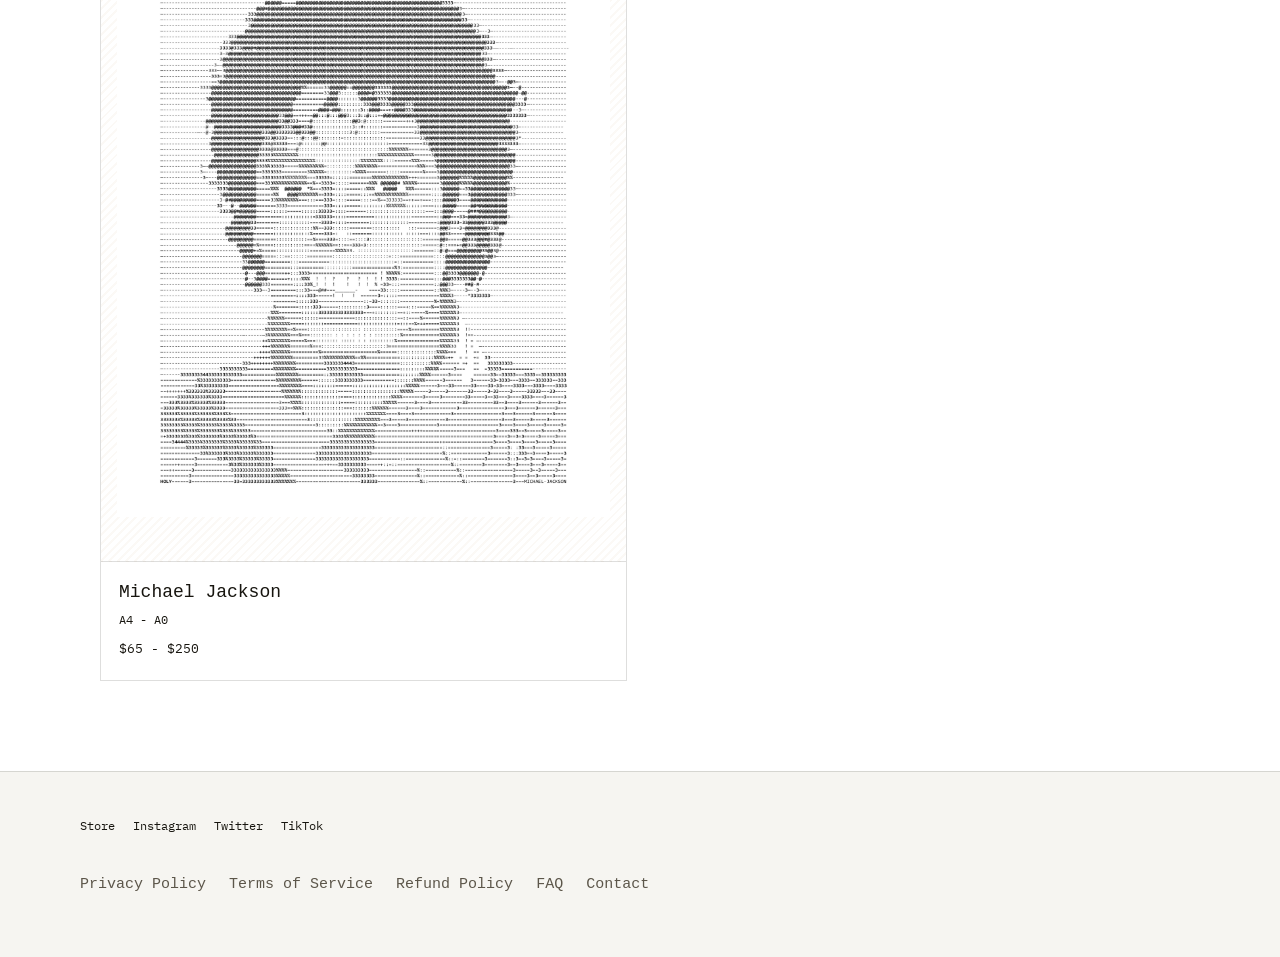
==== commit 73c482a6: "Remove data-nav attribute from About link" ====
--- a/index.html
+++ b/index.html
@@ -43,7 +43,7 @@
       <a data-nav="home" href="#home">Home</a>
       <a data-nav="originals" href="#originals">Originals</a>
       <a data-nav="prints" href="#prints">Prints</a>
-      <a data-nav="about" href="about.html">About</a>
+      <a href="about.html">About</a>
       <a data-nav="commission" href="#commission">Commission</a>
       <a data-nav="feedback" href="#feedback">Feedback</a>
       <a data-nav="faq" href="#faq">FAQ</a>
--- a/style.css
+++ b/style.css
@@ -1,13 +1,13 @@
 :root {
-  --ink: #141310;
-  --ink-2: #1c1b16;
-  --paper: #f2ead9;
-  --paper-dim: #c9bfa8;
-
-  --line: rgba(242, 234, 217, 0.14);
-
-  --brass: #b98a4a;
-  --brass-bright: #d9ab68;
+  --bg: #ffffff;
+  --bg-2: #f6f5f1;
+  --text: #17150f;
+  --text-dim: #5c564a;
+
+  --line: rgba(23, 21, 15, 0.14);
+
+  --accent: #9a6a1c;
+  --accent-strong: #7a5210;
 
   box-sizing: border-box;
 }
@@ -28,45 +28,37 @@
   margin: 0;
   min-height: 100%;
 
-  background: var(--ink);
-  color: var(--paper);
-
-  /*
-    Main website font:
-    Courier Prime, a webfont built on Courier New's
-    typewriter shape, with Courier New itself as fallback
-  */
+  background: var(--bg);
+  color: var(--text);
+
   font-family: 'Courier New', Courier, monospace;
-
   font-size: 15px;
   line-height: 1.6;
 
   overflow-x: hidden;
 }
 
-/*HOLY HEADER TEXT*/
-.holy-ascii{
+/* HOLY HEADER TEXT */
+.holy-ascii {
   font-family: 'Courier New', Courier, monospace;
   font-size: 6px;
   line-height: 1;
 }
 
-.holy-text{
+.holy-text {
   display: flex;
   align-items: center;
 }
 
 @media (min-width: 410px) {
- .holy-text pre{
+  .holy-text pre {
     font-size: 10px;
-    
-  }
-  
-};
+  }
+}
 
 ::selection {
-  background: var(--brass);
-  color: var(--ink);
+  background: var(--accent);
+  color: #ffffff;
 }
 
 a {
@@ -99,7 +91,7 @@
   top: 0;
   z-index: 100;
 
-  background: rgba(20, 19, 16, 0.94);
+  background: rgba(255, 255, 255, 0.95);
 
   backdrop-filter: blur(8px);
   -webkit-backdrop-filter: blur(8px);
@@ -125,27 +117,22 @@
 .wordmark {
   font-family: "Courier Prime", "Courier New", monospace;
   font-weight: 700;
-
   font-size: 3px;
-
   letter-spacing: 0.04em;
 
   text-decoration: none;
-
-  color: var(--paper);
+  color: var(--text);
 
   display: flex;
-  align-items: center ;
+  align-items: center;
   gap: 7px;
 
   white-space: nowrap;
 }
 
 .wordmark .dot {
-  color: var(--brass-bright);
-
-  font-family: "IBM Plex Mono", monospace;
-
+  color: var(--accent);
+  font-family: "IBM Plex Mono", monospace;
   font-size: 13px;
 }
 
@@ -163,23 +150,20 @@
 nav.primary a {
   position: relative;
 
-  color: var(--paper-dim);
+  color: var(--text-dim);
 
   font-family: "IBM Plex Mono", monospace;
   font-size: 13px;
 
   text-decoration: none;
-
   cursor: pointer;
 
-  transition:
-    color 0.2s ease,
-    opacity 0.2s ease;
+  transition: color 0.2s ease, opacity 0.2s ease;
 }
 
 nav.primary a:hover,
 nav.primary a.active {
-  color: var(--brass-bright);
+  color: var(--accent-strong);
 }
 
 
@@ -195,19 +179,16 @@
   display: none;
 
   position: absolute;
-
   right: 0;
   top: calc(100% + 14px);
 
   min-width: 190px;
-
   padding: 6px 0;
 
-  background: var(--ink-2);
-
+  background: var(--bg);
   border: 1px solid var(--line);
 
-  box-shadow: 0 18px 40px rgba(0, 0, 0, 0.45);
+  box-shadow: 0 14px 30px rgba(23, 21, 15, 0.12);
 }
 
 .more-panel.open {
@@ -216,12 +197,11 @@
 
 .more-panel a {
   display: block;
-
   padding: 10px 16px;
 }
 
 .more-panel a:hover {
-  background: rgba(217, 171, 104, 0.08);
+  background: var(--bg-2);
 }
 
 
@@ -231,12 +211,15 @@
 
 .menu-btn {
   display: none;
+
   width: 44px;
   height: 44px;
   padding: 0;
+
   background: transparent;
   border: 1px solid var(--line);
-  color: var(--paper);
+  color: var(--text);
+
   font-size: 21px;
   cursor: pointer;
   z-index: 120;
@@ -249,25 +232,31 @@
 
 .nav-close {
   display: none;
+
   position: absolute;
   top: 20px;
   right: 20px;
+
   width: auto;
   height: 40px;
-  padding: 0 15px;
-  background: transparent;
+  padding: 0 16px;
+
+  background: none;
   border: 1px solid var(--line);
-  color: var(--paper);
-  font-family: "IBM Plex Mono", monospace;
-  font-size: 15px;
+  color: var(--text);
+
+  font-family: "IBM Plex Mono", monospace;
+  font-size: 13px;
+  letter-spacing: 0.02em;
+
   cursor: pointer;
   align-items: center;
   gap: 6px;
 }
 
 .nav-close:hover {
-  border-color: var(--brass);
-  color: var(--brass-bright);
+  border-color: var(--accent);
+  color: var(--accent-strong);
 }
 
 
@@ -277,15 +266,16 @@
 
 .nav-backdrop {
   display: none;
+
   position: fixed;
   inset: 0;
   z-index: 80;
-  background: rgba(10, 9, 7, 0.7);
-  
+
+  background: rgba(23, 21, 15, 0.35);
 }
 
 .nav-backdrop.open {
-  display: block ;
+  display: block;
 }
 
 
@@ -302,15 +292,21 @@
   }
 
   nav.primary {
+    display: none;
+
     position: fixed;
     top: 0;
     right: 0;
     bottom: 0;
 
     width: min(82vw, 330px);
-    height: 450px ;
-
-    display: flex;
+    height: 450px;
+
+    z-index: 110;
+
+    background: var(--bg);
+    border-left: 1px solid var(--line);
+
     flex-direction: column;
     align-items: flex-start;
 
@@ -318,26 +314,13 @@
 
     padding: 85px 28px 30px;
 
-    background: var(--ink-2);
-    border-left: 1px solid var(--line);
-
     overflow-y: auto;
 
-    transform: translateX(100%);
-    visibility: hidden;
-
-    transition:
-      transform 0.25s ease,
-      visibility 0.25s ease;
-
-    z-index: 110;
-
-    box-shadow: -20px 0 50px rgba(0, 0, 0, 0.4);
+    box-shadow: -20px 0 50px rgba(23, 21, 15, 0.18);
   }
 
   nav.primary.open {
-    transform: translateX(0);
-    visibility: visible;
+    display: flex;
   }
 
   nav.primary a {
@@ -356,157 +339,20 @@
     position: static;
 
     width: 100%;
+    padding: 7px 0 0;
 
     border: none;
-
-    padding: 7px 0 0;
-
     background: transparent;
-
     box-shadow: none;
   }
 
   .more-panel a {
     padding: 8px 0;
   }
-}
-
-
-/* =========================
-   MOBILE NAV CLOSE
-========================= */
-
-.nav-close {
-  display: none;
-
-  position: absolute;
-
-  top: 20px;
-  right: 20px;
-
-  width: auto;
-  height: 40px;
-
-  padding: 0 16px;
-
-  background: none;
-
-  border: 1px solid var(--line);
-
-  color: var(--paper);
-
-  font-family: "IBM Plex Mono", monospace;
-
-  font-size: 13px;
-  letter-spacing: 0.02em;
-
-  cursor: pointer;
-
-  display: none;
-  align-items: center;
-  gap: 6px;
-}
-
-.nav-close:hover {
-  border-color: var(--brass);
-  color: var(--brass-bright);
-}
-
-
-/* =========================
-   MOBILE BACKDROP
-========================= */
-
-.nav-backdrop {
-  display: none;
-
-  position: fixed;
-  inset: 0;
-
-  z-index: 80;
-
-  background: rgba(10, 9, 7, 0.65);
-}
-
-.nav-backdrop.open {
-  display: block;
-}
-
-
-/* =========================
-   MOBILE NAV
-========================= */
-
-@media (max-width: 820px) {
-
-  nav.primary {
-    display: none;
-
-    position: fixed;
-
-    top: 0;
-    right: 0;
-    bottom: 0;
-
-    width: min(82vw, 330px);
-
-    z-index: 110;
-
-    background: var(--ink-2);
-
-    border-left: 1px solid var(--line);
-
-    flex-direction: column;
-
-    align-items: flex-start;
-
-    gap: 22px;
-
-    padding: 85px 28px 30px;
-
-    overflow-y: auto;
-
-    box-shadow: -20px 0 50px rgba(0, 0, 0, 0.35);
-  }
-
-  nav.primary.open {
-    display: flex;
-  }
-
-  nav.primary a {
-    font-size: 15px;
-  }
-
-  .nav-close {
-    display: inline-flex;
-  }
-
-  .menu-btn {
-    display: block;
-  }
-
-  .more-wrap {
-    width: 100%;
-  }
-
-  .more-panel {
-    position: static;
-
-    width: 100%;
-
-    border: none;
-
-    padding: 7px 0 0;
-
+
+  .more-panel a:hover {
     background: transparent;
-
-    box-shadow: none;
-  }
-
-  .more-panel a {
-    padding: 8px 0;
-  }
-
+  }
 }
 
 
@@ -516,9 +362,7 @@
 
 main {
   width: min(1120px, 100%);
-
   margin: 0 auto;
-
   padding: 0 20px;
 }
 
@@ -529,9 +373,7 @@
 
 .page {
   display: none;
-
   padding: 56px 0 90px;
-
   animation: fade 0.3s ease;
 }
 
@@ -551,6 +393,12 @@
   }
 }
 
+@media (prefers-reduced-motion: reduce) {
+  .page {
+    animation: none;
+  }
+}
+
 
 /* =========================
    TYPOGRAPHY
@@ -558,11 +406,8 @@
 
 .eyebrow {
   font-family: "IBM Plex Mono", monospace;
-
-  font-size: 12px;
-
-  color: var(--brass-bright);
-
+  font-size: 12px;
+  color: var(--accent-strong);
   letter-spacing: 0.04em;
 }
 
@@ -575,61 +420,53 @@
 
 h1 {
   font-size: clamp(42px, 7vw, 72px);
-
   line-height: 1.04;
-
   margin: 0.3em 0 0.25em;
 }
 
 .page-title {
   font-size: clamp(36px, 5vw, 52px);
-
   margin-top: 12px;
 }
 
 h2 {
   font-size: clamp(29px, 4.4vw, 42px);
-
   line-height: 1.15;
-
   margin: 0 0 0.5em;
 }
 
 h3 {
   font-size: 21px;
-
   margin: 0 0 0.35em;
 }
 
 p {
   margin: 0 0 1em;
-
-  color: var(--paper);
+  color: var(--text);
 }
 
 .lede {
   max-width: 680px;
-
   font-size: 20px;
-
-  color: var(--paper-dim);
+  color: var(--text-dim);
 }
 
 .dim {
-  color: var(--paper-dim);
+  color: var(--text-dim);
 }
 
 .dim a,
 .legal a,
 .contact-alt a {
-  color: var(--brass-bright);
-  text-decoration: none;
+  color: var(--accent-strong);
+  text-decoration: underline;
+  text-underline-offset: 3px;
 }
 
 .dim a:hover,
 .legal a:hover,
 .contact-alt a:hover {
-  text-decoration: underline;
+  color: var(--text);
 }
 
 .max-text {
@@ -638,11 +475,8 @@
 
 .rule {
   height: 1px;
-
   margin: 40px 0;
-
   border: 0;
-
   background: var(--line);
 }
 
@@ -653,46 +487,35 @@
 
 .hero {
   display: grid;
-
   grid-template-columns: 1.1fr 0.9fr;
-
   gap: 48px;
-
   align-items: center;
 }
 
 .ascii-frame {
   min-width: 0;
-
   padding: 22px;
 
-  background: var(--ink-2);
-
+  background: var(--bg-2);
   border: 1px solid var(--line);
 
-  color: var(--brass);
-
-  font-family: "IBM Plex Mono", monospace;
-
+  color: var(--accent);
+
+  font-family: "IBM Plex Mono", monospace;
   font-size: 8px;
-
   line-height: 1.05;
-
   white-space: pre;
 
   overflow: hidden;
 
-  box-shadow: 0 30px 70px rgba(0, 0, 0, 0.5);
+  box-shadow: 0 20px 50px rgba(23, 21, 15, 0.1);
 }
 
 @media (max-width: 820px) {
-
   .hero {
     grid-template-columns: 1fr;
-
     gap: 35px;
   }
-
 }
 
 
@@ -702,72 +525,669 @@
 
 .cta-row {
   display: flex;
-
   gap: 14px;
-
   flex-wrap: wrap;
-
   margin-top: 28px;
 }
 
 .btn {
   display: inline-block;
-
   padding: 13px 22px;
 
-  border: 1px solid var(--brass);
-
+  border: 1px solid var(--accent);
   background: transparent;
-
-  color: var(--paper);
-
-  font-family: "IBM Plex Mono", monospace;
-
+  color: var(--text);
+
+  font-family: "IBM Plex Mono", monospace;
   font-size: 12px;
 
   text-decoration: none;
-
   cursor: pointer;
 
   transition: 0.2s ease;
 }
 
 .btn:hover {
-  background: var(--brass);
-
-  color: var(--ink);
+  background: var(--accent);
+  color: #ffffff;
 }
 
 .btn.solid {
-  background: var(--brass);
-
-  color: var(--ink);
+  background: var(--accent);
+  color: #ffffff;
 }
 
 .btn.solid:hover {
-  background: var(--brass-bright);
-
-  border-color: var(--brass-bright);
+  background: var(--accent-strong);
+  border-color: var(--accent-strong);
 }
 
 .btn.ghost {
   border-color: var(--line);
-
-  color: var(--paper-dim);
+  color: var(--text-dim);
 }
 
 .btn.ghost:hover {
   background: transparent;
-
-  border-color: var(--paper-dim);
-
-  color: var(--paper);
+  border-color: var(--text-dim);
+  color: var(--text);
 }
 
 
 /* =========================
    ABOUT
 ========================= */
+
+.about-block {
+  display: grid;
+  grid-template-columns: auto 1fr;
+  gap: 40px;
+}
+
+.about-block .label {
+  font-family: "IBM Plex Mono", monospace;
+  font-size: 12px;
+  color: var(--text-dim);
+  white-space: nowrap;
+  padding-top: 6px;
+}
+
+.about-block p {
+  max-width: 650px;
+}
+
+@media (max-width: 700px) {
+  .about-block {
+    grid-template-columns: 1fr;
+    gap: 15px;
+  }
+}
+
+/* About page */
+
+.about-photo {
+  width: 180px;
+  height: 180px;
+  object-fit: cover;
+
+  margin-bottom: 28px;
+
+  border: 1px solid var(--line);
+  background: var(--bg-2);
+}
+
+.about-text p {
+  max-width: 660px;
+  font-size: 18px;
+  line-height: 1.75;
+}
+
+.about-text .intro {
+  font-size: 20px;
+  color: var(--accent-strong);
+}
+
+
+/* =========================
+   GALLERY
+========================= */
+
+.grid {
+  display: grid;
+  grid-template-columns: repeat(2, 1fr);
+  gap: 26px;
+  margin-top: 30px;
+}
+
+.piece {
+  background: var(--bg);
+  border: 1px solid var(--line);
+
+  cursor: pointer;
+
+  transition: border-color 0.2s ease, box-shadow 0.2s ease;
+}
+
+.piece:hover {
+  border-color: var(--accent);
+  box-shadow: 0 10px 28px rgba(23, 21, 15, 0.08);
+}
+
+.piece-art {
+  aspect-ratio: 4 / 5;
+  padding: 16px;
+
+  border-bottom: 1px solid var(--line);
+
+  background:
+    repeating-linear-gradient(
+      135deg,
+      rgba(154, 106, 28, 0.06) 0 2px,
+      transparent 2px 6px
+    );
+
+  color: var(--accent);
+
+  font-family: "IBM Plex Mono", monospace;
+  font-size: 6.4px;
+  line-height: 1.05;
+  white-space: pre;
+
+  overflow: hidden;
+}
+
+.piece-body {
+  padding: 16px 18px 20px;
+}
+
+.piece-body .title {
+  font-size: 18px;
+  margin-bottom: 3px;
+}
+
+.piece-body .meta {
+  font-family: "IBM Plex Mono", monospace;
+  font-size: 12px;
+  color: var(--text-dim);
+}
+
+.piece-body .price {
+  margin-top: 10px;
+
+  font-family: "IBM Plex Mono", monospace;
+  font-size: 13px;
+  color: var(--accent-strong);
+}
+
+.section-head {
+  display: flex;
+  align-items: baseline;
+  justify-content: space-between;
+  gap: 20px;
+  flex-wrap: wrap;
+}
+
+.view-all {
+  font-family: "IBM Plex Mono", monospace;
+  font-size: 12px;
+  text-decoration: none;
+  color: var(--accent-strong);
+}
+
+.view-all:hover {
+  color: var(--text);
+}
+
+@media (max-width: 640px) {
+  .grid {
+    grid-template-columns: 1fr;
+  }
+}
+
+
+/* =========================
+   DETAIL PAGE
+========================= */
+
+.detail {
+  display: none;
+}
+
+.detail.active {
+  display: block;
+}
+
+.detail-grid {
+  display: grid;
+  grid-template-columns: 0.9fr 1.1fr;
+  gap: 48px;
+  align-items: start;
+}
+
+.detail-art {
+  min-width: 0;
+  padding: 22px;
+
+  background: var(--bg-2);
+  border: 1px solid var(--line);
+
+  color: var(--accent);
+
+  font-family: "IBM Plex Mono", monospace;
+  font-size: 9px;
+  line-height: 1.08;
+  white-space: pre;
+
+  overflow: hidden;
+}
+
+.back-link {
+  display: inline-block;
+  margin-bottom: 24px;
+
+  color: var(--text-dim);
+
+  font-family: "IBM Plex Mono", monospace;
+  font-size: 12px;
+
+  text-decoration: none;
+  cursor: pointer;
+}
+
+.back-link:hover {
+  color: var(--accent-strong);
+}
+
+.spec-list {
+  margin: 20px 0 28px;
+  max-width: 360px;
+
+  color: var(--text-dim);
+
+  font-family: "IBM Plex Mono", monospace;
+  font-size: 13px;
+}
+
+.spec-list div {
+  display: flex;
+  justify-content: space-between;
+  gap: 20px;
+
+  padding: 9px 0;
+  border-bottom: 1px solid var(--line);
+}
+
+@media (max-width: 820px) {
+  .detail-grid {
+    grid-template-columns: 1fr;
+    gap: 30px;
+  }
+}
+
+
+/* =========================
+   PRICING
+========================= */
+
+.tablewrap {
+  width: 100%;
+  overflow-x: auto;
+}
+
+.price-table {
+  width: 100%;
+  margin-top: 14px;
+  border-collapse: collapse;
+}
+
+.price-table th,
+.price-table td {
+  padding: 12px 14px;
+  text-align: left;
+  border-bottom: 1px solid var(--line);
+  font-size: 16px;
+}
+
+.price-table th {
+  font-family: "IBM Plex Mono", monospace;
+  font-size: 11px;
+  color: var(--text-dim);
+  font-weight: 400;
+}
+
+.price-table td.num {
+  font-family: "IBM Plex Mono", monospace;
+  color: var(--accent-strong);
+}
+
+.section-space {
+  margin-top: 44px;
+}
+
+.section-space-large {
+  margin-top: 50px;
+}
+
+
+/* =========================
+   COMMISSION STEPS
+========================= */
+
+.steps {
+  display: grid;
+  gap: 26px;
+  margin-top: 20px;
+}
+
+.steps h3 {
+  color: var(--accent-strong);
+  font-family: "IBM Plex Mono", monospace;
+  font-size: 14px;
+}
+
+
+/* =========================
+   FEEDBACK
+========================= */
+
+.quote {
+  max-width: 640px;
+  margin: 0 0 30px;
+  padding: 4px 0 4px 22px;
+  border-left: 2px solid var(--accent);
+}
+
+.quote .who {
+  margin-top: 6px;
+  color: var(--text-dim);
+  font-family: "IBM Plex Mono", monospace;
+  font-size: 12px;
+}
+
+
+/* =========================
+   FAQ
+========================= */
+
+.faq {
+  max-width: 760px;
+  margin-top: 20px;
+}
+
+details {
+  padding: 18px 0;
+  border-bottom: 1px solid var(--line);
+}
+
+summary {
+  display: flex;
+  justify-content: space-between;
+  gap: 16px;
+
+  cursor: pointer;
+
+  font-size: 19px;
+  list-style: none;
+}
+
+summary::-webkit-details-marker {
+  display: none;
+}
+
+summary .plus {
+  color: var(--accent-strong);
+  font-family: "IBM Plex Mono", monospace;
+  transition: transform 0.2s ease;
+}
+
+details[open] summary .plus {
+  transform: rotate(45deg);
+}
+
+details p {
+  max-width: 680px;
+  margin-top: 12px;
+  color: var(--text-dim);
+}
+
+
+/* =========================
+   LEGAL
+========================= */
+
+.legal h3 {
+  margin-top: 34px;
+}
+
+.legal p,
+.legal li {
+  max-width: 700px;
+  color: var(--text-dim);
+}
+
+.legal ul {
+  padding-left: 20px;
+}
+
+.updated {
+  margin-bottom: 30px;
+  color: var(--text-dim);
+  font-family: "IBM Plex Mono", monospace;
+  font-size: 11px;
+}
+
+
+/* =========================
+   CONTACT
+========================= */
+
+form.contact {
+  max-width: 540px;
+  margin-top: 10px;
+}
+
+.field {
+  margin-bottom: 20px;
+}
+
+label {
+  display: block;
+  margin-bottom: 8px;
+
+  color: var(--text-dim);
+
+  font-family: "IBM Plex Mono", monospace;
+  font-size: 12px;
+}
+
+input,
+textarea {
+  width: 100%;
+  padding: 13px 14px;
+
+  background: var(--bg);
+  border: 1px solid var(--line);
+  border-radius: 0;
+
+  color: var(--text);
+
+  font-family: "Courier Prime", "Courier New", monospace;
+  font-size: 16px;
+}
+
+input:focus,
+textarea:focus {
+  outline: 2px solid var(--accent);
+  outline-offset: 1px;
+  border-color: var(--accent);
+}
+
+textarea {
+  min-height: 140px;
+  resize: vertical;
+}
+
+.form-status {
+  display: none;
+  margin-top: 14px;
+  color: var(--accent-strong);
+  font-family: "IBM Plex Mono", monospace;
+  font-size: 12px;
+}
+
+.form-note {
+  margin-top: 14px;
+  color: var(--text-dim);
+  font-size: 13px;
+}
+
+.contact-alt {
+  margin-top: 48px;
+  padding-top: 32px;
+  border-top: 1px solid var(--line);
+}
+
+
+/* =========================
+   FLOATING BACK BUTTON
+========================= */
+
+.float-back {
+  position: fixed;
+
+  left: 18px;
+  bottom: calc(18px + env(safe-area-inset-bottom, 0px));
+
+  z-index: 90;
+
+  display: none;
+  align-items: center;
+  gap: 8px;
+
+  padding: 11px 18px;
+
+  background: var(--bg);
+  border: 1px solid var(--accent);
+  border-radius: 999px;
+
+  color: var(--text);
+
+  font-family: "IBM Plex Mono", monospace;
+  font-size: 12px;
+
+  cursor: pointer;
+
+  box-shadow: 0 10px 26px rgba(23, 21, 15, 0.18);
+
+  transition: 0.2s ease;
+}
+
+.float-back.show {
+  display: inline-flex;
+}
+
+.float-back:hover {
+  background: var(--accent);
+  color: #ffffff;
+}
+
+
+/* =========================
+   FOOTER
+========================= */
+
+footer {
+  padding: 44px 20px 60px;
+
+  background: var(--bg-2);
+  border-top: 1px solid var(--line);
+}
+
+.foot-inner {
+  width: min(1120px, 100%);
+  margin: 0 auto;
+
+  display: flex;
+  justify-content: space-between;
+  flex-wrap: wrap;
+  gap: 24px;
+}
+
+.foot-inner > div > a {
+  margin-right: 14px;
+  color: var(--text-dim);
+}
+
+.foot-inner > div > a:hover {
+  color: var(--accent-strong);
+}
+
+.footer-description {
+  max-width: 320px;
+  margin-top: 10px;
+  color: var(--text-dim);
+  font-size: 14px;
+}
+
+.footer-label {
+  margin-bottom: 12px;
+}
+
+.social-row {
+  display: flex;
+  gap: 18px;
+  flex-wrap: wrap;
+
+  font-family: "IBM Plex Mono", monospace;
+  font-size: 12px;
+}
+
+.social-row a {
+  color: var(--text-dim);
+  text-decoration: none;
+}
+
+.social-row a:hover {
+  color: var(--accent-strong);
+}
+
+.foot-note {
+  width: min(1120px, 100%);
+  margin: 18px auto 0;
+
+  color: var(--text-dim);
+
+  font-family: "IBM Plex Mono", monospace;
+  font-size: 11px;
+}
+
+
+/* =========================
+   SMALL SCREENS
+========================= */
+
+@media (max-width: 500px) {
+
+  body {
+    font-size: 16px;
+  }
+
+  main {
+    padding: 0 16px;
+  }
+
+  .headbar {
+    padding: 13px 16px;
+  }
+
+  .page {
+    padding-top: 42px;
+  }
+
+  .lede {
+    font-size: 17px;
+  }
+
+  .about-text p {
+    font-size: 17px;
+  }
+
+  .ascii-frame {
+    font-size: 5.5px;
+    padding: 14px;
+  }
+
+  .detail-art {
+    font-size: 6px;
+    padding: 14px;
+  }
+
+  .float-back {
+    left: 12px;
+    bottom: calc(12px + env(safe-area-inset-bottom, 0px));
+  }
+}
+======== */
 
 .about-block {
   display: grid;
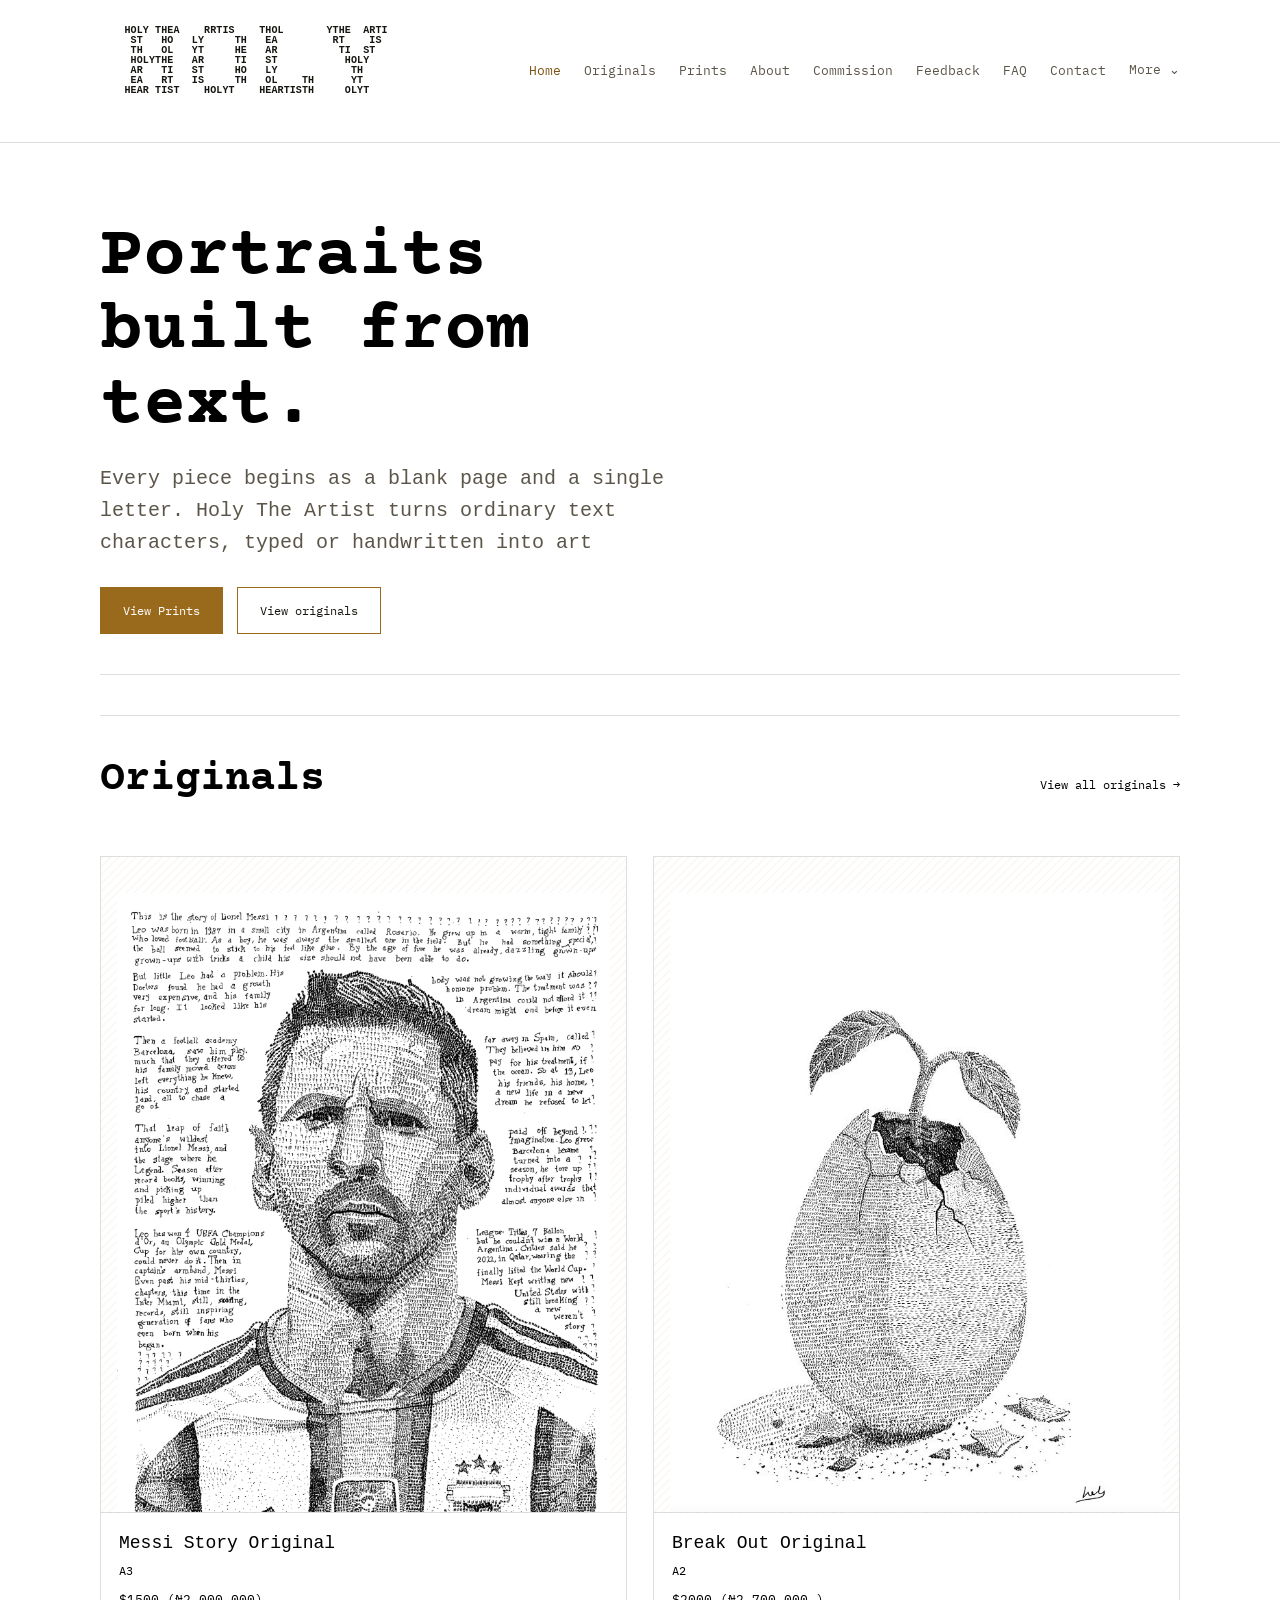
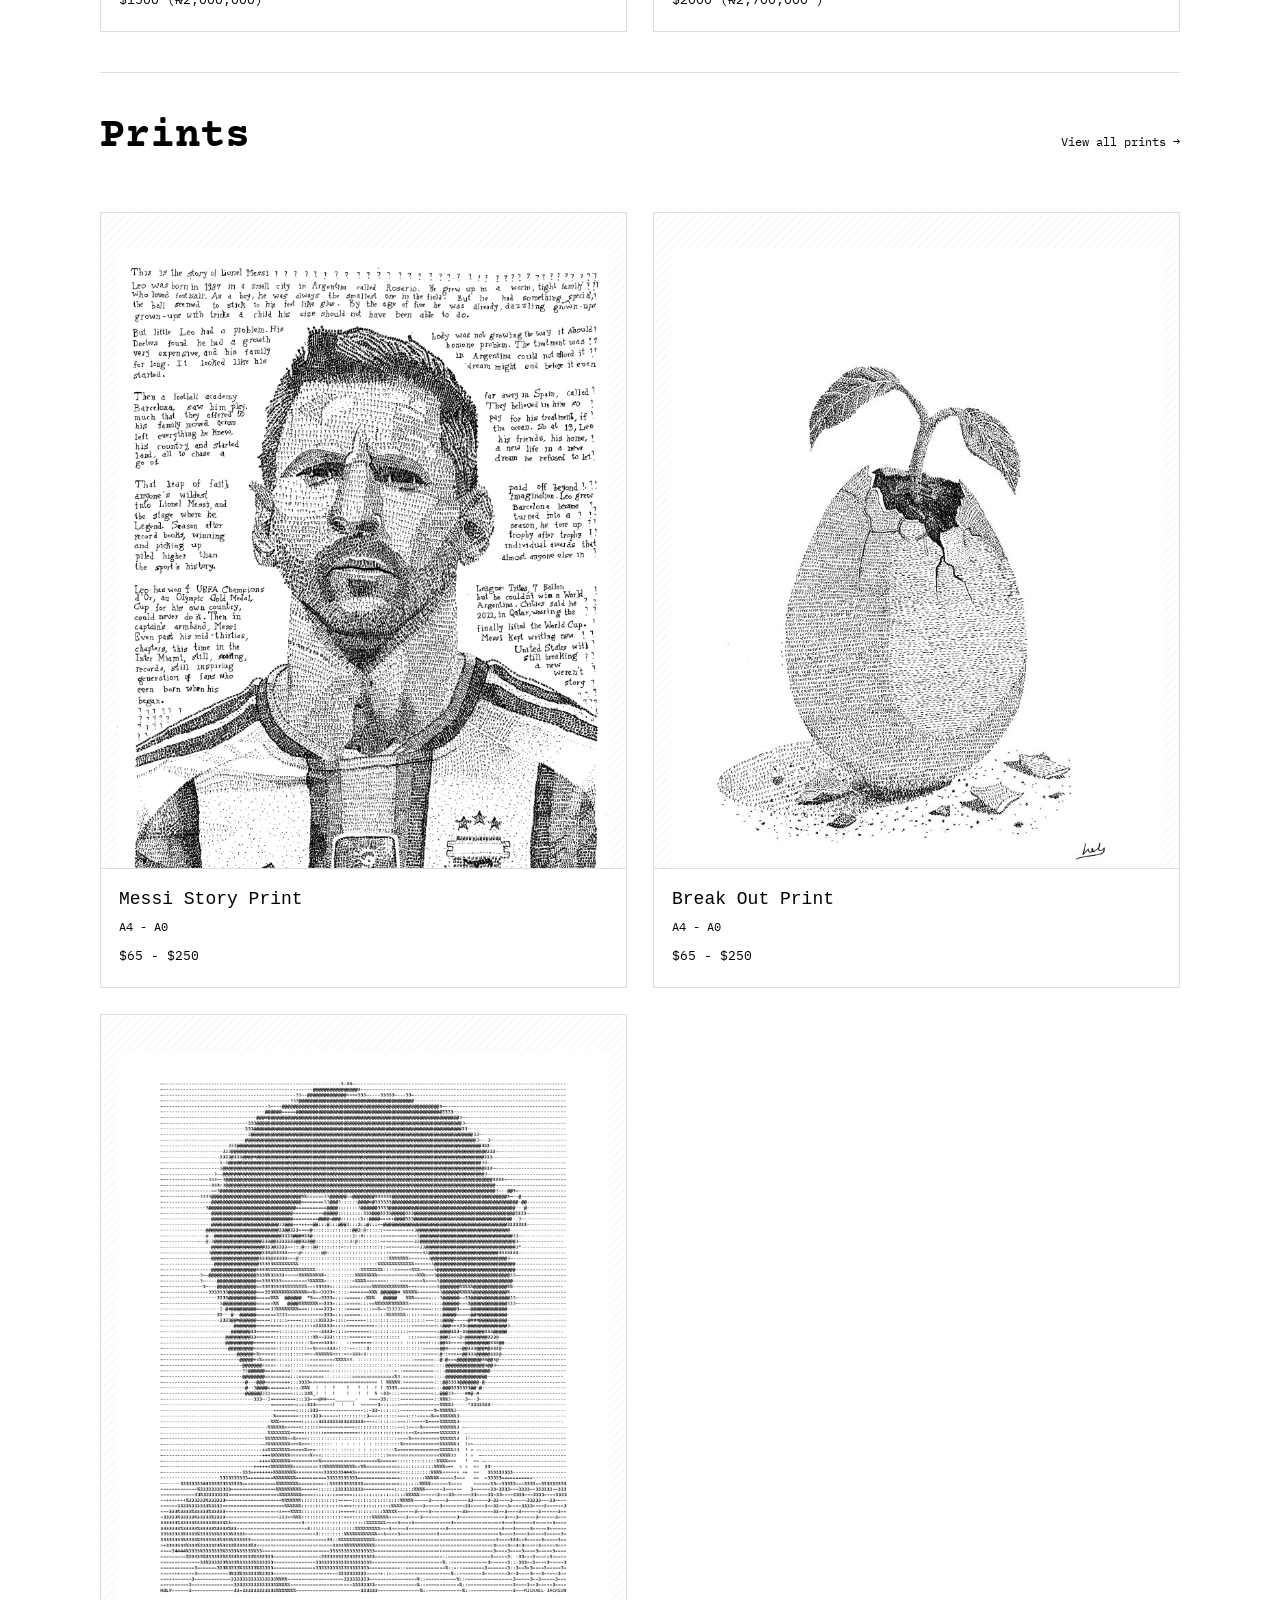
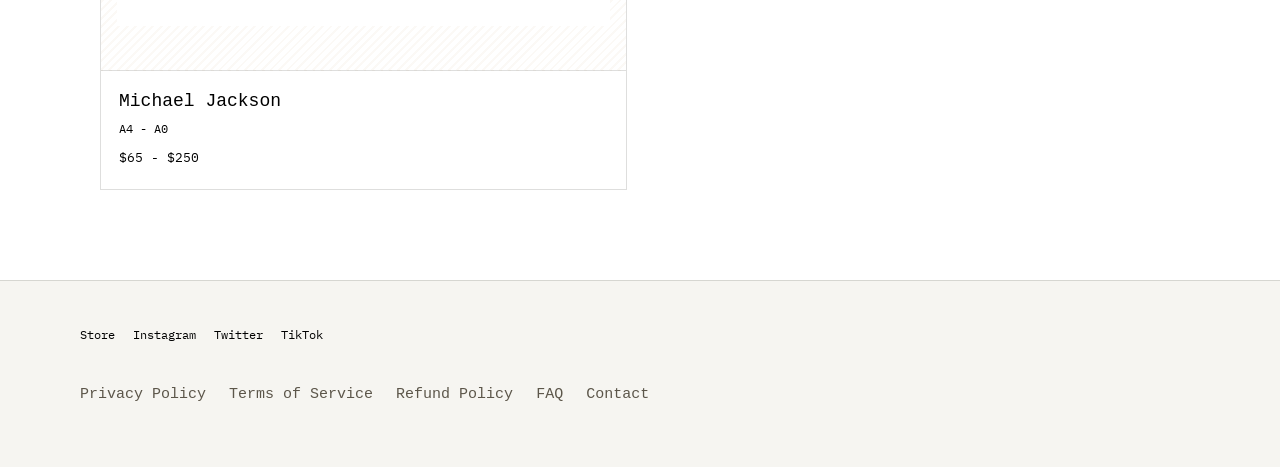
==== commit 3595f3e7: "Remove 'About Me' section from index.html Removed the 'About Me' section from the index.html file." ====
--- a/index.html
+++ b/index.html
@@ -115,40 +115,7 @@
 
     <hr class="rule">
 
-    <div class="about-block">
-
-      <div class="label">ABOUT ME</div>
-
-      <div>
-        <h2>
-          I'm Mubarak Owosheni Oluwatunmishe —
-          Holy The Artist.
-        </h2>
-
-        <p>
-          My path into art wasn't planned. I came across a TikTok comment
-          where someone had drawn a house using nothing but simple text
-          characters and emoji. I'd never seen anything like it.
-          I started digging into it, researching how it was done,
-          and realized barely anyone was actually doing this.
-          So I tried it myself.
-        </p>
-
-        <p>
-          That was the beginning. I make my art using text characters —
-          some pieces built on my phone, others hand-drawn on paper —
-          turning plain characters into a portrait, character by character.
-        </p>
-
-        <p>
-          What keeps me doing it is that same feeling I had the first
-          time I saw it: the surprise that something this simple could
-          hold this much detail, this much story. If a piece of mine
-          means something to you, I'd genuinely love to hear about it.
-        </p>
-      </div>
-
-    </div>
+
 
     <hr class="rule">
 
--- a/style.css
+++ b/style.css
@@ -28,8 +28,8 @@
   margin: 0;
   min-height: 100%;
 
-  background: var(--bg);
-  color: var(--text);
+  background-color: white;
+  color: black ;
 
   font-family: 'Courier New', Courier, monospace;
   font-size: 15px;
@@ -64,6 +64,9 @@
 a {
   color: inherit;
   text-decoration: none;
+}
+.about-photo{
+  width: 1000px;
 }
 
 button,
